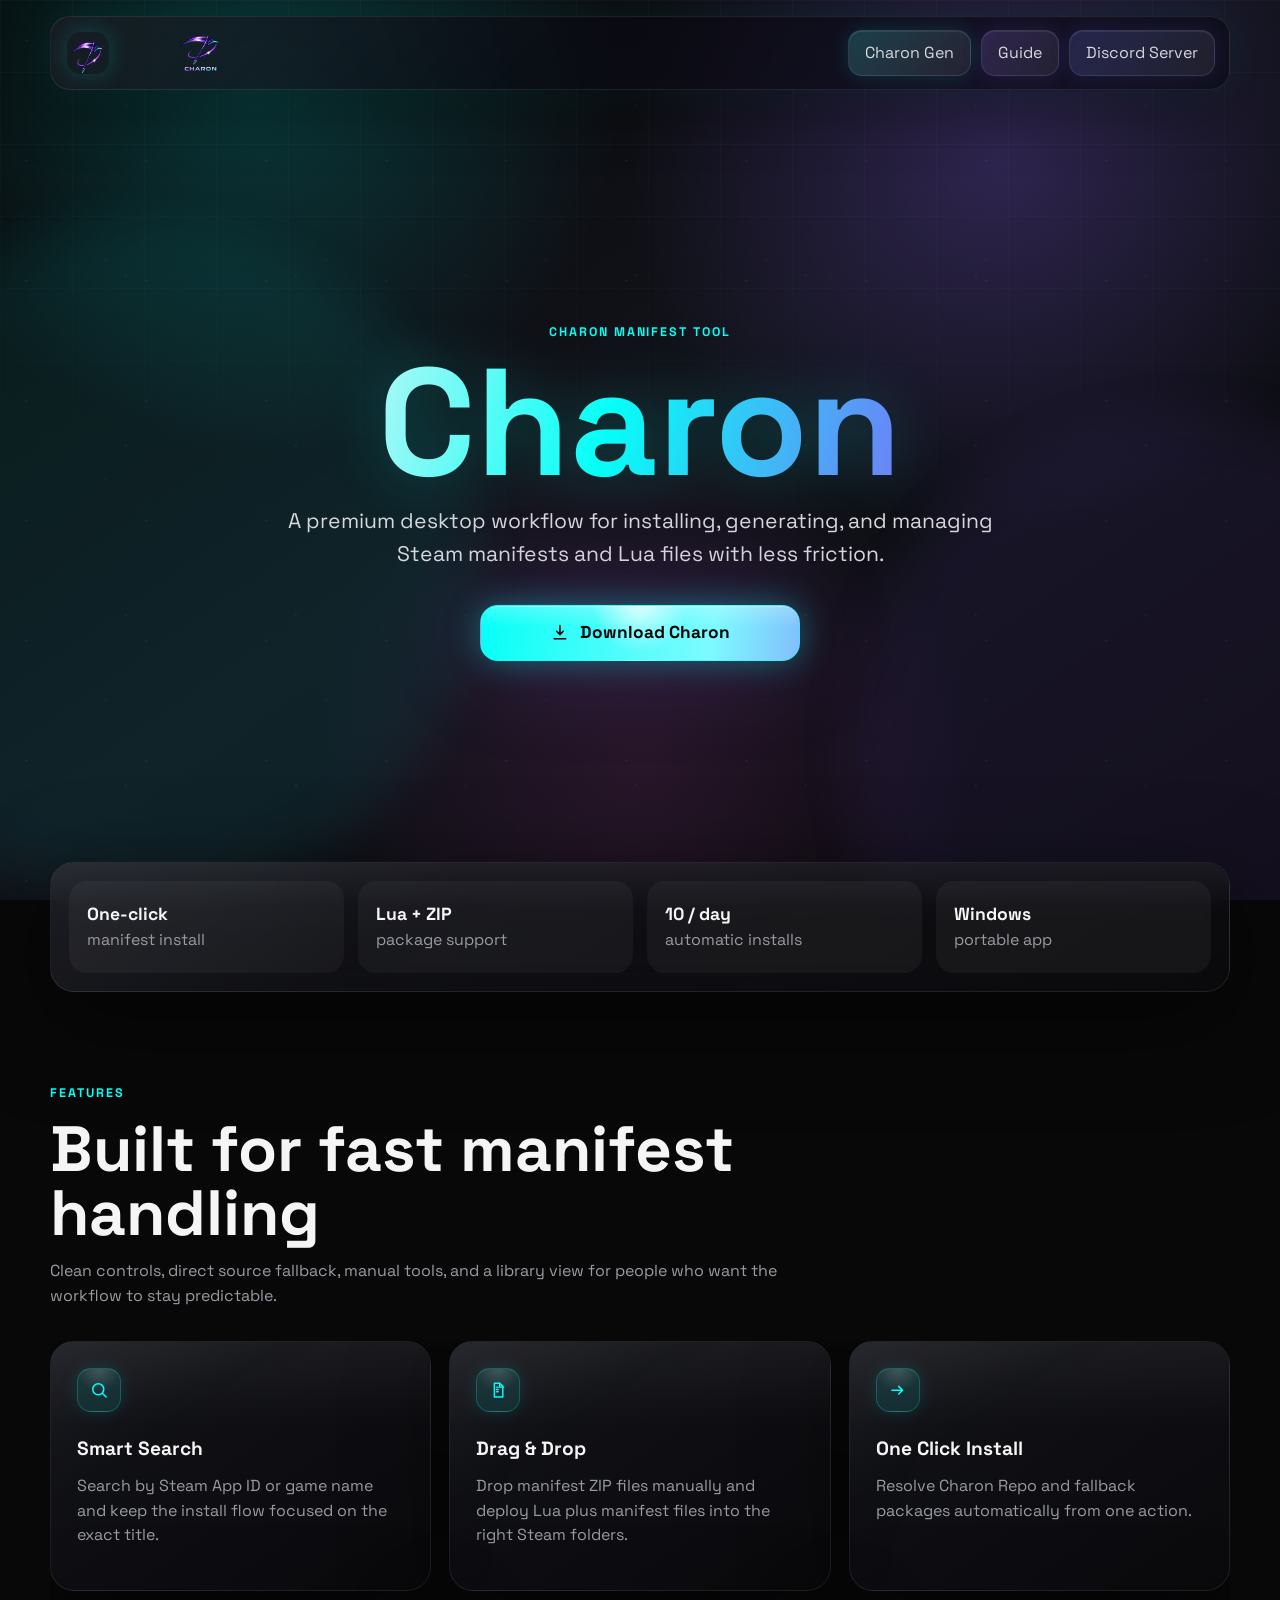
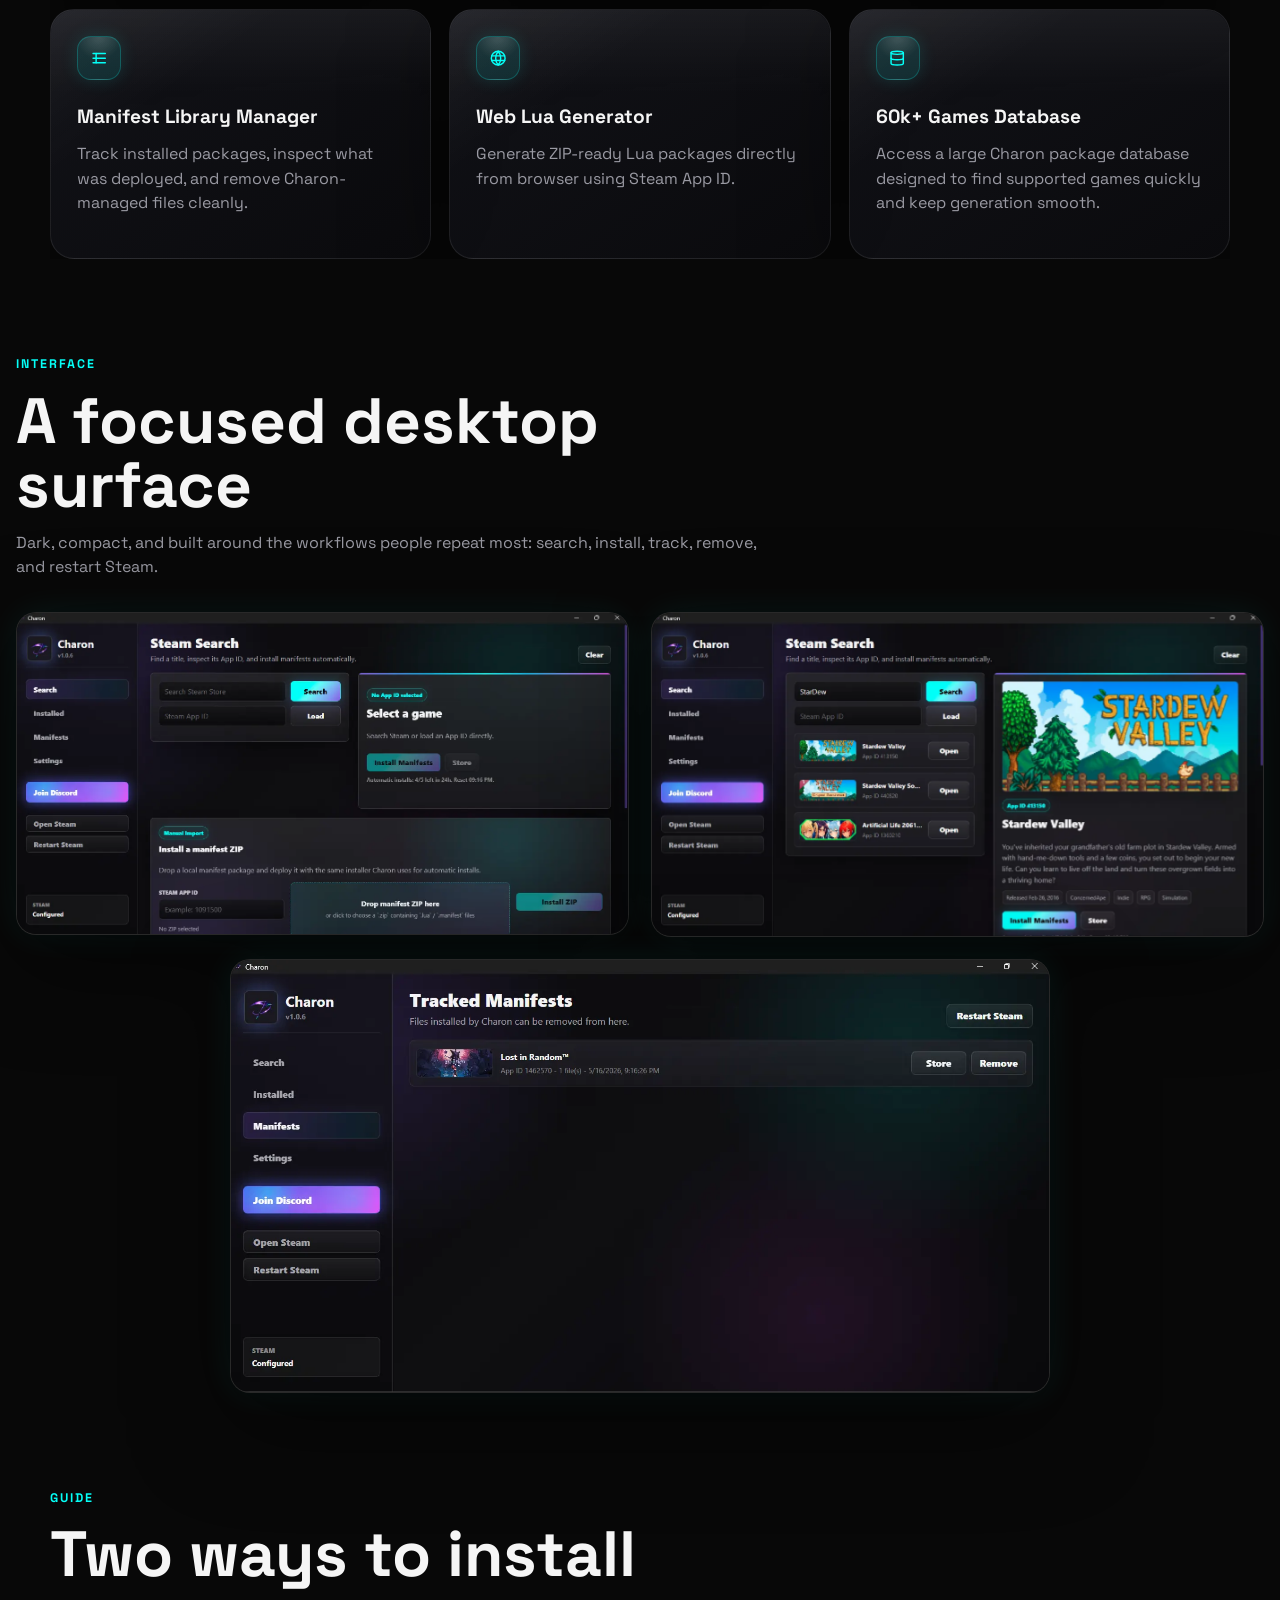
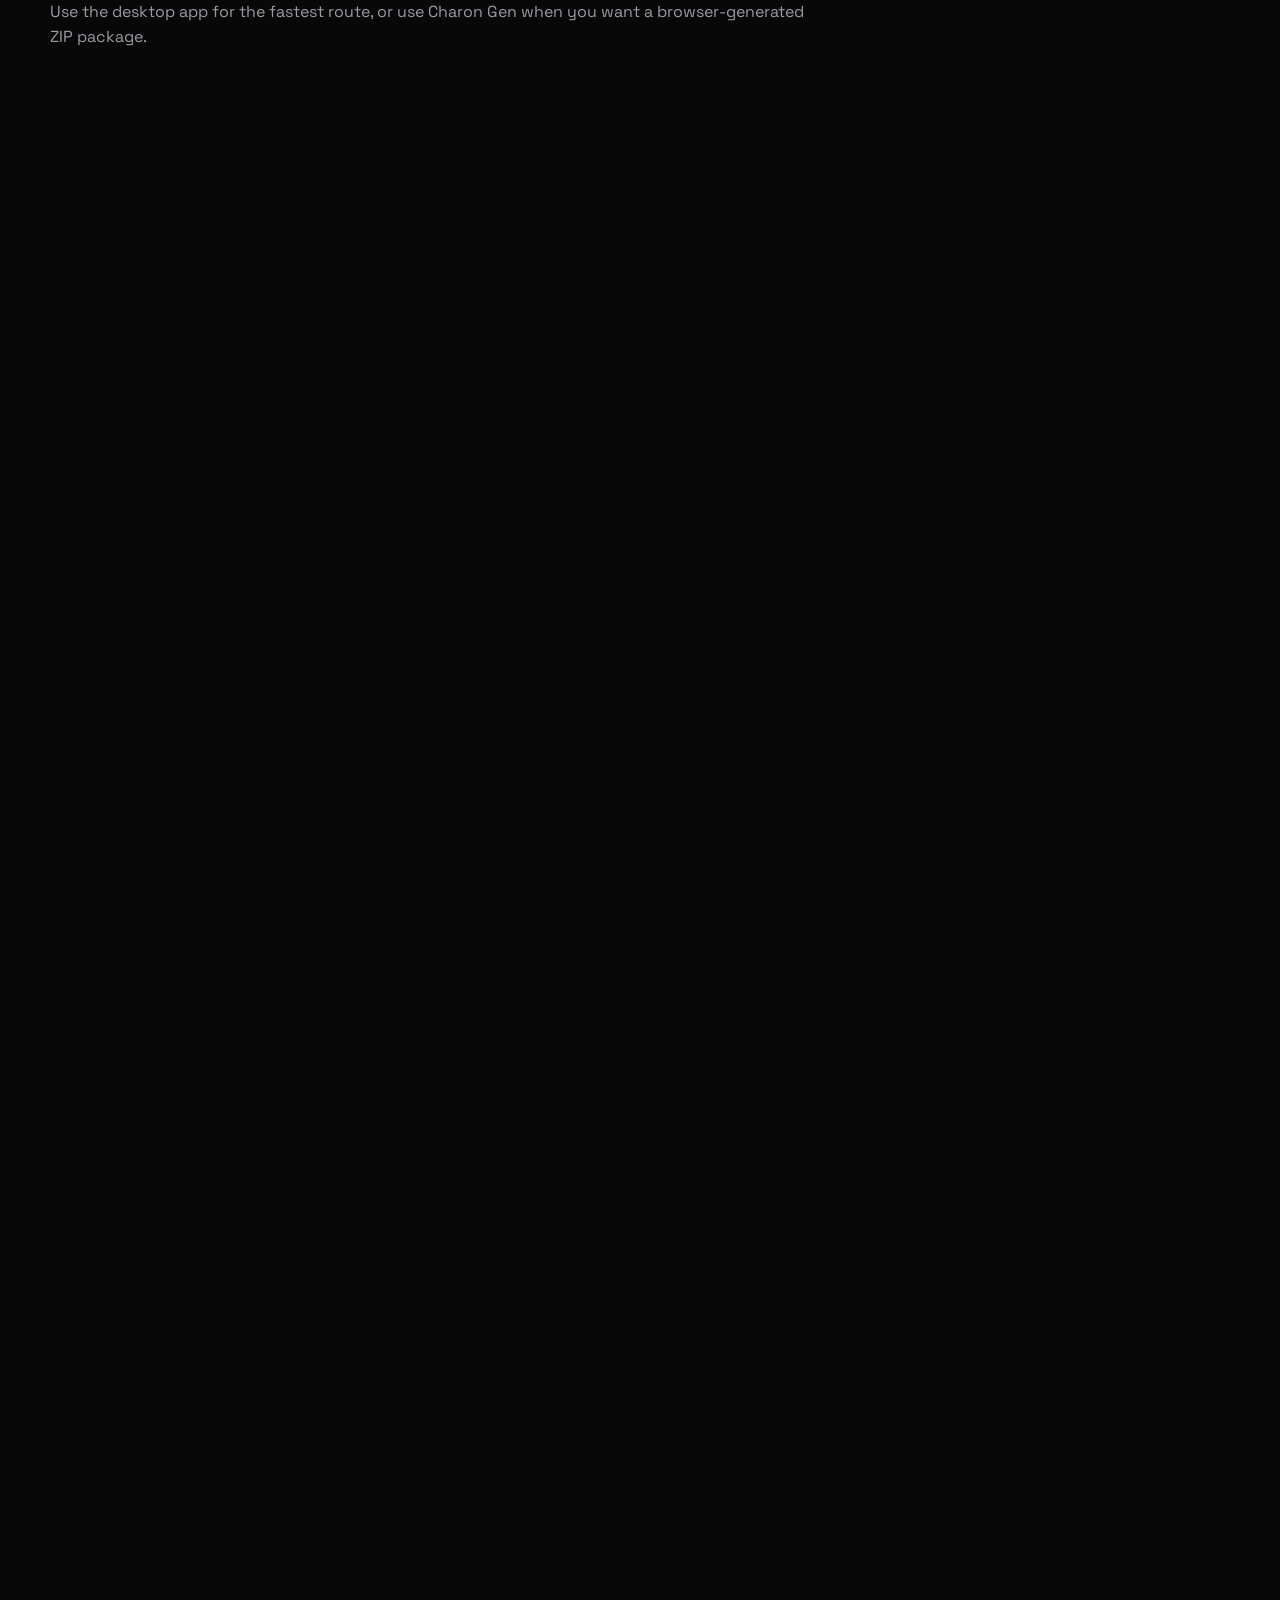
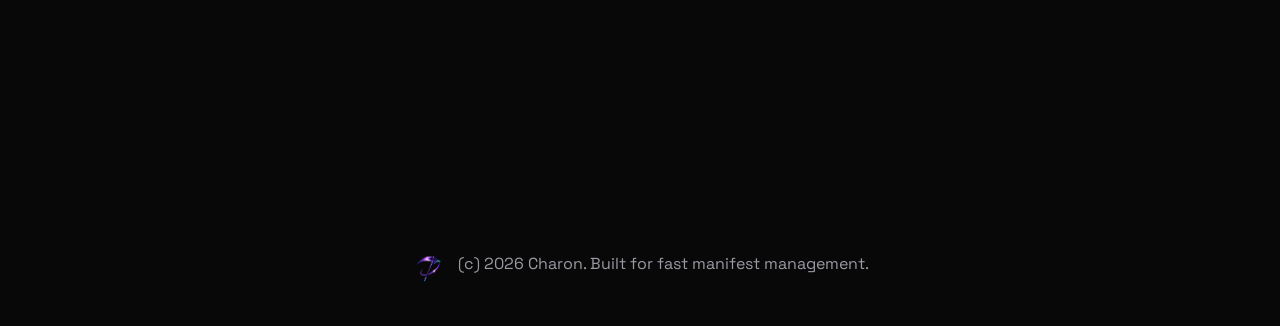
==== index.html @ f1ad20de "Polish Charon website UI interactions" ====
<!DOCTYPE html>
<html lang="en">
<head>
  <meta charset="UTF-8">
  <meta name="viewport" content="width=device-width, initial-scale=1.0">
  <meta name="theme-color" content="#080808">
  <meta name="color-scheme" content="dark">
  <title>Charon Manifest Tool - Steam Lua & Manifest Manager</title>
  <meta name="description" content="Download Charon Manifest Tool, a premium Windows app for Steam manifest and Lua management with automatic install, drag-and-drop ZIP support, manual tools, and Charon Gen.">
  <meta name="keywords" content="Charon, Charon Manifest Tool, Steam manifest tool, Steam Lua manager, Lua ZIP generator, manifest manager, Charon Gen, Steam App ID generator">
  <meta name="author" content="Charon">
  <meta name="robots" content="index, follow, max-image-preview:large">
  <meta name="googlebot" content="index, follow, max-snippet:-1, max-image-preview:large, max-video-preview:-1">
  <meta name="application-name" content="Charon Manifest Tool">
  <meta name="apple-mobile-web-app-title" content="Charon">
  <meta name="format-detection" content="telephone=no">
  <link rel="canonical" href="https://charon.co.in/">

  <meta property="og:title" content="Charon Manifest Tool - Steam Lua & Manifest Manager">
  <meta property="og:description" content="A polished Windows app for Steam manifest and Lua management with automatic install, manual ZIP support, and Charon Gen.">
  <meta property="og:type" content="website">
  <meta property="og:url" content="https://charon.co.in/">
  <meta property="og:site_name" content="Charon">
  <meta property="og:locale" content="en_US">
  <meta property="og:image" content="https://charon.co.in/images/screenshot1.png">
  <meta name="twitter:card" content="summary_large_image">
  <meta name="twitter:title" content="Charon Manifest Tool">
  <meta name="twitter:description" content="Generate, install, and manage Steam manifest packages with a premium desktop workflow.">
  <meta name="twitter:image" content="https://charon.co.in/images/screenshot1.png">

  <link rel="icon" href="favicon.ico" sizes="any">
  <link rel="icon" type="image/png" sizes="192x192" href="images/icon-192.png">
  <link rel="apple-touch-icon" href="apple-touch-icon.png">
  <link rel="manifest" href="site.webmanifest">
  <link rel="preconnect" href="https://fonts.googleapis.com">
  <link rel="preconnect" href="https://fonts.gstatic.com" crossorigin>
  <link rel="preconnect" href="https://www.dropbox.com">
  <link href="https://fonts.googleapis.com/css2?family=Space+Grotesk:wght@400;500;600;700&display=swap" rel="stylesheet">
  <link rel="stylesheet" href="style.css?v=20260529b">
</head>
<body>
  <div class="site-bg" aria-hidden="true">
    <span class="mesh mesh-a"></span>
    <span class="mesh mesh-b"></span>
    <span class="grid-glow"></span>
  </div>

  <header class="topbar" data-reveal>
    <a class="brand" href="index.html" aria-label="Charon home">
      <img src="images/charon-mark-nav.png" alt="" width="42" height="42" decoding="async">
      <img class="brand-logo" src="images/charon-logo-nav.png" alt="Charon" width="158" height="44" decoding="async">
    </a>
    <nav class="nav-links" aria-label="Primary navigation">
      <a href="charon-gen.html">Charon Gen</a>
      <a href="#guide">Guide</a>
      <a href="#discord">Discord Server</a>
    </nav>
  </header>

  <main>
    <section class="hero section-shell" id="home" data-reveal>
      <div class="hero-copy">
        <p class="eyebrow">Charon Manifest Tool</p>
        <h1>Charon</h1>
        <p class="hero-subtitle">
          A premium desktop workflow for installing, generating, and managing Steam manifests and Lua files with less friction.
        </p>
        <a class="btn btn-primary hero-download" href="https://www.dropbox.com/scl/fi/oxwr1hcsx0uu6laa6wk9m/Charon.exe?rlkey=wki4gg5u9v0lpsmtjz7ongapj&amp;st=6cywhvt1&amp;dl=1">
          <svg aria-hidden="true" viewBox="0 0 24 24"><path d="M12 3v11m0 0 4-4m-4 4-4-4M5 19h14"/></svg>
          <span>Download Charon</span>
        </a>
      </div>
    </section>

    <section class="metric-strip glass-panel" aria-label="Charon highlights" data-reveal>
      <div>
        <strong>One-click</strong>
        <span>manifest install</span>
      </div>
      <div>
        <strong>Lua + ZIP</strong>
        <span>package support</span>
      </div>
      <div>
        <strong>10 / day</strong>
        <span>automatic installs</span>
      </div>
      <div>
        <strong>Windows</strong>
        <span>portable app</span>
      </div>
    </section>

    <section class="section-shell" id="features" data-reveal>
      <div class="section-heading">
        <p class="eyebrow">Features</p>
        <h2>Built for fast manifest handling</h2>
        <p>Clean controls, direct source fallback, manual tools, and a library view for people who want the workflow to stay predictable.</p>
      </div>
      <div class="feature-grid">
        <article class="feature-card glass-panel">
          <span class="icon-chip"><svg aria-hidden="true" viewBox="0 0 24 24"><path d="m21 21-4.3-4.3M10.8 18a7.2 7.2 0 1 1 0-14.4 7.2 7.2 0 0 1 0 14.4Z"/></svg></span>
          <h3>Smart Search</h3>
          <p>Search by Steam App ID or game name and keep the install flow focused on the exact title.</p>
        </article>
        <article class="feature-card glass-panel">
          <span class="icon-chip"><svg aria-hidden="true" viewBox="0 0 24 24"><path d="M7 3h7l4 4v14H7z"/><path d="M14 3v5h5M10 8h2m-2 3h2m-2 3h2"/></svg></span>
          <h3>Drag & Drop</h3>
          <p>Drop manifest ZIP files manually and deploy Lua plus manifest files into the right Steam folders.</p>
        </article>
        <article class="feature-card glass-panel">
          <span class="icon-chip"><svg aria-hidden="true" viewBox="0 0 24 24"><path d="M5 12h14m0 0-5-5m5 5-5 5"/></svg></span>
          <h3>One Click Install</h3>
          <p>Resolve Charon Repo and fallback packages automatically from one action.</p>
        </article>
        <article class="feature-card glass-panel">
          <span class="icon-chip"><svg aria-hidden="true" viewBox="0 0 24 24"><path d="M4 6h16M4 12h16M4 18h16"/><path d="M8 6v12"/></svg></span>
          <h3>Manifest Library Manager</h3>
          <p>Track installed packages, inspect what was deployed, and remove Charon-managed files cleanly.</p>
        </article>
        <article class="feature-card glass-panel">
          <span class="icon-chip"><svg aria-hidden="true" viewBox="0 0 24 24"><path d="M12 21a9 9 0 1 0 0-18 9 9 0 0 0 0 18Z"/><path d="M3.6 9h16.8M3.6 15h16.8M12 3a14 14 0 0 1 0 18M12 3a14 14 0 0 0 0 18"/></svg></span>
          <h3>Web Lua Generator</h3>
          <p>Generate ZIP-ready Lua packages directly from browser using Steam App ID.</p>
        </article>
        <article class="feature-card glass-panel">
          <span class="icon-chip"><svg aria-hidden="true" viewBox="0 0 24 24"><path d="M4 5c0-1.1 3.6-2 8-2s8 .9 8 2-3.6 2-8 2-8-.9-8-2Z"/><path d="M4 5v14c0 1.1 3.6 2 8 2s8-.9 8-2V5"/><path d="M4 12c0 1.1 3.6 2 8 2s8-.9 8-2"/></svg></span>
          <h3>60k+ Games Database</h3>
          <p>Access a large Charon package database designed to find supported games quickly and keep generation smooth.</p>
        </article>
      </div>
    </section>

    <section class="section-shell showcase" data-reveal>
      <div class="section-heading">
        <p class="eyebrow">Interface</p>
        <h2>A focused desktop surface</h2>
        <p>Dark, compact, and built around the workflows people repeat most: search, install, track, remove, and restart Steam.</p>
      </div>
      <div class="screens">
        <picture>
          <source srcset="images/screenshot1.webp" type="image/webp">
          <img src="images/screenshot1.png" alt="Charon dashboard screenshot" width="1365" height="717" loading="lazy" decoding="async">
        </picture>
        <picture>
          <source srcset="images/screenshot2.webp" type="image/webp">
          <img src="images/screenshot2.png" alt="Charon manifest install screenshot" width="1363" height="720" loading="lazy" decoding="async">
        </picture>
        <picture>
          <source srcset="images/screenshot3.webp" type="image/webp">
          <img src="images/screenshot3.png" alt="Charon settings screenshot" width="1365" height="721" loading="lazy" decoding="async">
        </picture>
      </div>
    </section>

    <section class="section-shell" id="guide" data-reveal>
      <div class="section-heading">
        <p class="eyebrow">Guide</p>
        <h2>Two ways to install</h2>
        <p>Use the desktop app for the fastest route, or use Charon Gen when you want a browser-generated ZIP package.</p>
      </div>
      <div class="guide-grid">
        <article class="guide-card glass-panel">
          <div class="guide-title">
            <span>01</span>
            <h3>Method 1 - Automatic Install</h3>
          </div>
          <ol>
            <li>Download Charon from the download button.</li>
            <li>Open Charon and let it detect your Steam folder.</li>
            <li>Search or generate from the App ID.</li>
            <li>Install automatically and let Charon prepare the required files.</li>
            <li>Launch Steam and start from the library.</li>
          </ol>
        </article>
        <article class="guide-card glass-panel">
          <div class="guide-title">
            <span>02</span>
            <h3>Method 2 - Manual Install</h3>
          </div>
          <ol>
            <li>Open Charon Gen from the navigation.</li>
            <li>Enter the Steam App ID and wait for game details.</li>
            <li>Generate or resolve a ZIP package.</li>
            <li>Download the ZIP and keep it ready.</li>
            <li>Open Charon and drag the manifest ZIP into the manual drop area.</li>
            <li>Let Charon place the Lua and manifest files into the correct Steam folders.</li>
          </ol>
        </article>
      </div>
    </section>

    <section class="section-shell discord-section" id="discord" data-reveal>
      <div class="discord-card glass-panel">
        <div class="discord-copy">
          <p class="eyebrow">Discord</p>
          <h2>Join CHARON - A Community-Driven Discord Server</h2>
          <p class="lead">More than just a server - a place to play, connect, build, and grow.</p>
          <p>We are building a community for people who love gaming, meaningful conversations, and innovative projects - all in one place.</p>
        </div>
        <div class="discord-grid">
          <article>
            <h3>Gaming Community</h3>
            <p>Connect with players, discover new games, and join others for game nights and discussions.</p>
          </article>
          <article>
            <h3>Active Social Hub</h3>
            <p>Friendly conversations, topic-based channels, and a welcoming environment.</p>
          </article>
          <article>
            <h3>Project Showcases & Updates</h3>
            <p>Community projects and development updates.</p>
          </article>
          <article>
            <h3>Helpful & Supportive Members</h3>
            <p>Collaboration and shared interests.</p>
          </article>
        </div>
        <div class="featured-project">
          <h3>Featured Project: Charon</h3>
          <p>One of our community's flagship projects - designed to simplify Steam game management by letting you install and manage manifests and Lua files in one click, with drag-and-drop and manual installation support for a faster, smoother experience.</p>
          <p>Built to make game manifest handling faster, cleaner, and more accessible while keeping installation simple for both new and advanced users.</p>
        </div>
        <div class="resource-row">
          <span>Tutorials & Guides</span>
          <span>Bypass / Online Fix support for selected games</span>
          <span>Dedicated help channels</span>
          <span>Regular announcements & future updates</span>
        </div>
        <p class="discord-ending">Support the community by staying active, inviting friends, and sharing the server.</p>
        <p class="discord-closing">Whether you want to game, chat, showcase projects, or simply hang out - there's a place for you here.</p>
        <a class="btn btn-discord" href="https://discord.gg/Qq2yACbXyf" target="_blank" rel="noopener">
          <svg aria-hidden="true" viewBox="0 0 24 24"><path d="M8 15s1.5 1 4 1 4-1 4-1"/><path d="M9 10h.01M15 10h.01"/><path d="M7.5 18c-1.5-.5-2.5-1.5-2.5-1.5S4 12 5.5 7.5C7.3 6.2 9 5.8 9 5.8l.7 1.2A12 12 0 0 1 12 6.8a12 12 0 0 1 2.3.2l.7-1.2s1.7.4 3.5 1.7C20 12 19 16.5 19 16.5S18 17.5 16.5 18"/></svg>
          <span>Join Discord</span>
        </a>
      </div>
    </section>
  </main>

  <footer class="footer">
    <img src="images/charon-mark-nav.png" alt="" width="34" height="34" loading="lazy" decoding="async">
    <span>(c) 2026 Charon. Built for fast manifest management.</span>
  </footer>

  <script type="application/ld+json">
    {
      "@context": "https://schema.org",
      "@type": "SoftwareApplication",
      "name": "Charon Manifest Tool",
      "alternateName": "Charon",
      "url": "https://charon.co.in/",
      "downloadUrl": "https://www.dropbox.com/scl/fi/oxwr1hcsx0uu6laa6wk9m/Charon.exe?rlkey=wki4gg5u9v0lpsmtjz7ongapj&st=6cywhvt1&dl=1",
      "applicationCategory": "UtilitiesApplication",
      "operatingSystem": "Windows",
      "description": "Premium Windows app for Steam manifest and Lua management with automatic install, manual ZIP support, and Charon Gen.",
      "publisher": {
        "@type": "Organization",
        "name": "Charon",
        "url": "https://charon.co.in/"
      }
    }
  </script>
  <script type="application/ld+json">
    {
      "@context": "https://schema.org",
      "@type": "WebSite",
      "name": "Charon",
      "url": "https://charon.co.in/",
      "description": "Official website for Charon Manifest Tool and Charon Gen."
    }
  </script>
  <script src="site.js?v=20260529b" defer></script>
</body>
</html>
---- style.css ----
:root {
  color-scheme: dark;
  --bg: #080808;
  --bg-2: #111217;
  --panel: rgba(18, 18, 22, 0.72);
  --panel-strong: rgba(14, 15, 20, 0.9);
  --border: rgba(255, 255, 255, 0.1);
  --border-strong: rgba(5, 255, 247, 0.28);
  --text: #f5f5f5;
  --muted: #9a9aa3;
  --soft: #d7d7dc;
  --cyan: #05fff7;
  --blue: #29a7ff;
  --purple: #8b5cf6;
  --magenta: #ff4fd8;
  --discord: #5865f2;
  --shadow: 0 28px 95px rgba(0, 0, 0, 0.52);
  --shadow-soft: 0 16px 42px rgba(0, 0, 0, 0.3);
  --glow-sm: 0 0 18px rgba(5, 255, 247, 0.12);
  --glow: 0 0 34px rgba(5, 255, 247, 0.2), 0 0 78px rgba(139, 92, 246, 0.18);
  --glow-strong: 0 0 34px rgba(5, 255, 247, 0.34), 0 0 98px rgba(139, 92, 246, 0.28);
  --radius: 24px;
  --radius-sm: 16px;
  --max: 1180px;
}

* {
  box-sizing: border-box;
}

html {
  scroll-behavior: smooth;
  scroll-padding-top: 120px;
}

body {
  min-height: 100vh;
  margin: 0;
  font-family: "Space Grotesk", system-ui, -apple-system, BlinkMacSystemFont, "Segoe UI", sans-serif;
  background: var(--bg);
  color: var(--text);
  line-height: 1.55;
  overflow-x: hidden;
  overscroll-behavior-y: none;
  text-rendering: optimizeLegibility;
  -webkit-font-smoothing: antialiased;
}

body::selection {
  background: rgba(5, 255, 247, 0.28);
}

a {
  color: inherit;
}

a,
button,
input {
  -webkit-tap-highlight-color: transparent;
}

img {
  display: block;
  max-width: 100%;
}

.site-bg {
  position: fixed;
  inset: 0;
  z-index: -2;
  overflow: hidden;
  overflow: clip;
  contain: layout paint size;
  pointer-events: none;
  transform: translate3d(0, 0, 0);
  background:
    radial-gradient(circle at 20% 10%, rgba(5, 255, 247, 0.18), transparent 28%),
    radial-gradient(circle at 78% 18%, rgba(139, 92, 246, 0.24), transparent 30%),
    radial-gradient(circle at 50% 85%, rgba(255, 79, 216, 0.11), transparent 34%),
    linear-gradient(145deg, #070708 0%, #11131a 48%, #08080b 100%);
}

.site-bg::before {
  content: "";
  position: absolute;
  inset: 0;
  opacity: 0.28;
  background:
    radial-gradient(circle at 22% 34%, rgba(255, 255, 255, 0.18) 0 1px, transparent 1.5px),
    radial-gradient(circle at 74% 62%, rgba(5, 255, 247, 0.2) 0 1px, transparent 1.5px),
    radial-gradient(circle at 48% 18%, rgba(139, 92, 246, 0.22) 0 1px, transparent 1.5px);
  background-size: 120px 120px, 170px 170px, 220px 220px;
  animation: particle-drift 18s linear infinite;
}

.mesh {
  position: absolute;
  width: 42rem;
  aspect-ratio: 1;
  border-radius: 50%;
  filter: blur(28px);
  opacity: 0.22;
  animation: drift 20s ease-in-out infinite;
  will-change: transform;
}

.mesh-a {
  left: -12rem;
  top: 14rem;
  background: rgba(5, 255, 247, 0.32);
}

.mesh-b {
  right: -15rem;
  top: 26rem;
  background: rgba(139, 92, 246, 0.4);
  animation-delay: -8s;
}

.grid-glow {
  position: absolute;
  inset: 0;
  background-image:
    linear-gradient(rgba(255, 255, 255, 0.035) 1px, transparent 1px),
    linear-gradient(90deg, rgba(255, 255, 255, 0.035) 1px, transparent 1px);
  background-size: 72px 72px;
  mask-image: linear-gradient(to bottom, rgba(0, 0, 0, 0.7), transparent 74%);
}

.topbar {
  position: sticky;
  top: 16px;
  z-index: 20;
  width: min(var(--max), calc(100% - 32px));
  min-height: 74px;
  margin: 16px auto 0;
  padding: 12px 14px 12px 16px;
  display: flex;
  align-items: center;
  justify-content: space-between;
  gap: 20px;
  border: 1px solid rgba(255, 255, 255, 0.085);
  border-radius: 20px;
  background:
    linear-gradient(135deg, rgba(255, 255, 255, 0.055), transparent 42%),
    rgba(10, 10, 20, 0.62);
  box-shadow: 0 18px 60px rgba(0, 0, 0, 0.36), 0 0 42px rgba(5, 255, 247, 0.08);
  backdrop-filter: blur(16px);
  -webkit-backdrop-filter: blur(16px);
  backface-visibility: hidden;
  transform: translate3d(0, 0, 0);
}

.brand {
  display: inline-flex;
  align-items: center;
  gap: 12px;
  text-decoration: none;
}

.brand > img:first-child {
  width: 42px;
  height: 42px;
  border-radius: 14px;
  box-shadow: 0 0 22px rgba(5, 255, 247, 0.2);
}

.brand-logo {
  width: 158px;
  height: auto;
  max-height: 44px;
  object-fit: contain;
}

.nav-links {
  display: flex;
  align-items: center;
  justify-content: flex-end;
  gap: 10px;
  flex-wrap: wrap;
}

.nav-links a {
  position: relative;
  isolation: isolate;
  overflow: hidden;
  padding: 10px 16px;
  color: var(--soft);
  text-decoration: none;
  border-radius: 14px;
  border: 1px solid rgba(255, 255, 255, 0.1);
  background:
    linear-gradient(135deg, color-mix(in srgb, var(--nav-accent, var(--cyan)) 18%, transparent), rgba(255, 255, 255, 0.035)),
    rgba(255, 255, 255, 0.035);
  box-shadow: inset 0 1px 0 rgba(255, 255, 255, 0.08), 0 0 20px color-mix(in srgb, var(--nav-accent, var(--cyan)) 14%, transparent);
  transition: color 180ms ease, border-color 180ms ease, background 180ms ease, transform 220ms cubic-bezier(0.2, 0.8, 0.2, 1), box-shadow 180ms ease;
}

.nav-links a::after {
  content: "";
  position: absolute;
  left: 16px;
  right: 16px;
  bottom: 5px;
  height: 2px;
  border-radius: 999px;
  opacity: 0;
  background: linear-gradient(90deg, transparent, var(--nav-accent, var(--cyan)), transparent);
  box-shadow: 0 0 16px color-mix(in srgb, var(--nav-accent, var(--cyan)) 44%, transparent);
  transform: scaleX(0.28);
  transition: opacity 180ms ease, transform 220ms ease;
}

.nav-links a:nth-child(1) {
  --nav-accent: var(--cyan);
}

.nav-links a:nth-child(2) {
  --nav-accent: var(--purple);
}

.nav-links a:nth-child(3) {
  --nav-accent: var(--discord);
}

.nav-links a::before {
  content: "";
  position: absolute;
  inset: 0;
  z-index: -1;
  opacity: 0;
  background: radial-gradient(circle at 50% 0%, color-mix(in srgb, var(--nav-accent) 36%, transparent), transparent 62%);
  transition: opacity 180ms ease;
}

.nav-links a:hover,
.nav-links a:focus-visible,
.nav-links a[aria-current="page"] {
  color: var(--text);
  border-color: color-mix(in srgb, var(--nav-accent, var(--cyan)) 42%, transparent);
  background:
    linear-gradient(135deg, color-mix(in srgb, var(--nav-accent, var(--cyan)) 25%, transparent), rgba(255, 255, 255, 0.06)),
    rgba(255, 255, 255, 0.05);
  box-shadow: inset 0 1px 0 rgba(255, 255, 255, 0.12), 0 0 28px color-mix(in srgb, var(--nav-accent, var(--cyan)) 24%, transparent);
  outline: none;
}

.nav-links a:hover::before,
.nav-links a:focus-visible::before,
.nav-links a[aria-current="page"]::before {
  opacity: 1;
}

.nav-links a:hover::after,
.nav-links a:focus-visible::after,
.nav-links a[aria-current="page"]::after {
  opacity: 1;
  transform: scaleX(1);
}

.section-shell {
  width: min(var(--max), calc(100% - 32px));
  margin: 0 auto;
  scroll-margin-top: 120px;
}

.glass-panel {
  position: relative;
  border: 1px solid rgba(255, 255, 255, 0.085);
  border-radius: var(--radius);
  background:
    linear-gradient(145deg, rgba(255, 255, 255, 0.052), transparent 32%),
    linear-gradient(145deg, rgba(20, 21, 28, 0.78), rgba(12, 12, 16, 0.68));
  box-shadow: var(--shadow);
  backdrop-filter: blur(18px);
  -webkit-backdrop-filter: blur(18px);
  backface-visibility: hidden;
}

.glass-panel::before {
  content: "";
  position: absolute;
  inset: 0;
  pointer-events: none;
  border-radius: inherit;
  background: linear-gradient(180deg, rgba(255, 255, 255, 0.08), transparent 34%);
  opacity: 0.65;
}

.hero {
  min-height: calc(100vh - 128px);
  display: grid;
  place-items: center;
  padding: 7rem 0 5rem;
  text-align: center;
}

.hero-copy {
  max-width: 900px;
}

.eyebrow {
  margin: 0 0 14px;
  color: var(--cyan);
  font-size: 0.78rem;
  font-weight: 700;
  letter-spacing: 0.16em;
  text-transform: uppercase;
}

h1,
h2,
h3,
p {
  margin-top: 0;
}

.hero h1 {
  margin-bottom: 18px;
  font-size: clamp(4.4rem, 13vw, 9.5rem);
  line-height: 0.86;
  letter-spacing: 0;
  background: linear-gradient(105deg, #f5f5f5 0%, var(--cyan) 26%, var(--purple) 55%, var(--magenta) 76%, #fff 100%);
  background-size: 180% 100%;
  -webkit-background-clip: text;
  background-clip: text;
  color: transparent;
  filter: drop-shadow(0 0 28px rgba(5, 255, 247, 0.22));
  animation: title-shimmer 8s ease-in-out infinite;
}

.hero-subtitle {
  max-width: 740px;
  margin: 0 auto 34px;
  color: var(--soft);
  font-size: clamp(1.05rem, 2vw, 1.32rem);
}

.btn {
  min-height: 56px;
  display: inline-flex;
  align-items: center;
  justify-content: center;
  gap: 10px;
  padding: 0 32px;
  color: var(--text);
  font: inherit;
  font-weight: 700;
  text-decoration: none;
  border: 1px solid rgba(255, 255, 255, 0.11);
  border-radius: 18px;
  cursor: pointer;
  position: relative;
  overflow: hidden;
  transition: transform 220ms cubic-bezier(0.2, 0.8, 0.2, 1), box-shadow 220ms ease, filter 220ms ease, border-color 220ms ease;
  backface-visibility: hidden;
}

.btn svg,
.btn span,
.icon-chip svg {
  position: relative;
  z-index: 1;
}

.btn svg,
.icon-chip svg {
  width: 1.15em;
  height: 1.15em;
  fill: none;
  stroke: currentColor;
  stroke-width: 1.9;
  stroke-linecap: round;
  stroke-linejoin: round;
}

.btn::before {
  content: "";
  position: absolute;
  inset: 0;
  transform: translateX(-120%);
  background: linear-gradient(90deg, transparent, rgba(255, 255, 255, 0.32), transparent);
  transition: transform 680ms ease;
}

.btn::after {
  content: "";
  position: absolute;
  inset: 1px;
  pointer-events: none;
  border-radius: calc(18px - 1px);
  background: linear-gradient(180deg, rgba(255, 255, 255, 0.28), transparent 38%);
  opacity: 0.75;
}

.btn:hover,
.btn:focus-visible {
  transform: translateY(-2px) scale(1.03);
  outline: none;
}

.btn:active {
  transform: translateY(0) scale(0.985);
  filter: brightness(0.92);
}

.btn:hover::before,
.btn:focus-visible::before {
  transform: translateX(120%);
}

.btn-primary {
  color: #050505;
  border-color: rgba(5, 255, 247, 0.42);
  background:
    radial-gradient(circle at 50% 0%, rgba(255, 255, 255, 0.72), transparent 28%),
    linear-gradient(100deg, var(--cyan), #7cfbff, var(--purple), var(--magenta));
  background-size: 100% 100%, 220% 100%;
  box-shadow: var(--glow-strong), inset 0 1px 0 rgba(255, 255, 255, 0.45);
  animation: gradient-shift 9s ease-in-out infinite;
}

.btn-primary:hover,
.btn-primary:focus-visible {
  box-shadow: 0 0 42px rgba(5, 255, 247, 0.42), 0 0 118px rgba(139, 92, 246, 0.34);
}

.btn-secondary {
  color: var(--text);
  border-color: rgba(5, 255, 247, 0.2);
  background:
    linear-gradient(180deg, rgba(255, 255, 255, 0.08), rgba(255, 255, 255, 0.025)),
    rgba(5, 255, 247, 0.035);
  box-shadow: var(--shadow-soft), var(--glow-sm), inset 0 1px 0 rgba(255, 255, 255, 0.1);
}

.btn-secondary:hover,
.btn-secondary:focus-visible {
  border-color: rgba(5, 255, 247, 0.42);
  box-shadow: var(--shadow-soft), 0 0 34px rgba(5, 255, 247, 0.18);
}

.btn-ghost {
  min-height: 48px;
  color: var(--soft);
  border-color: transparent;
  background: transparent;
  box-shadow: none;
}

.hero-download {
  min-width: min(320px, 100%);
  font-size: 1.08rem;
}

.btn-discord {
  border-color: rgba(88, 101, 242, 0.42);
  background: linear-gradient(90deg, var(--discord), #a855f7);
  box-shadow: 0 0 28px rgba(88, 101, 242, 0.3), 0 0 66px rgba(168, 85, 247, 0.2);
}

.metric-strip {
  width: min(var(--max), calc(100% - 32px));
  margin: 0 auto 92px;
  padding: 18px;
  display: grid;
  grid-template-columns: repeat(4, 1fr);
  gap: 14px;
}

.metric-strip div {
  min-height: 92px;
  padding: 18px;
  display: grid;
  align-content: center;
  border-radius: 18px;
  background: rgba(255, 255, 255, 0.045);
}

.metric-strip strong {
  font-size: 1.1rem;
}

.metric-strip span {
  color: var(--muted);
}

.section-heading {
  max-width: 760px;
  margin-bottom: 32px;
}

.section-heading h2,
.discord-copy h2 {
  margin-bottom: 14px;
  font-size: clamp(2.2rem, 5vw, 4rem);
  line-height: 1;
  letter-spacing: 0;
}

.section-heading p:not(.eyebrow),
.discord-copy p,
.featured-project p,
.discord-ending,
.discord-closing {
  color: var(--muted);
}

.feature-grid {
  display: grid;
  grid-template-columns: repeat(3, 1fr);
  gap: 18px;
  margin-bottom: 96px;
}

.feature-card {
  position: relative;
  overflow: hidden;
  min-height: 232px;
  padding: 26px;
  transition: transform 220ms cubic-bezier(0.2, 0.8, 0.2, 1), border-color 220ms ease, box-shadow 220ms ease;
  backface-visibility: hidden;
}

.feature-card::after {
  content: "";
  position: absolute;
  inset: auto 16px 0;
  height: 2px;
  opacity: 0;
  border-radius: 999px;
  background: linear-gradient(90deg, transparent, var(--cyan), var(--purple), transparent);
  box-shadow: var(--glow-sm);
  transition: opacity 220ms ease;
}

.feature-card:hover {
  transform: perspective(900px) translateY(-6px) rotateX(1deg);
  border-color: var(--border-strong);
  box-shadow: var(--shadow), var(--glow);
}

.feature-card:hover::after {
  opacity: 1;
}

.icon-chip {
  width: 44px;
  height: 44px;
  margin-bottom: 22px;
  display: grid;
  place-items: center;
  border-radius: 14px;
  color: var(--cyan);
  background:
    radial-gradient(circle at 50% 0%, rgba(255, 255, 255, 0.16), transparent 48%),
    rgba(5, 255, 247, 0.1);
  border: 1px solid rgba(5, 255, 247, 0.22);
  box-shadow: var(--glow-sm);
}

.feature-card h3,
.guide-card h3,
.discord-grid h3,
.featured-project h3 {
  margin-bottom: 10px;
  font-size: 1.2rem;
}

.feature-card p,
.guide-card li,
.discord-grid p {
  color: var(--muted);
}

.showcase {
  width: min(1420px, calc(100% - 32px));
  margin-bottom: 96px;
}

.screens {
  display: grid;
  grid-template-columns: repeat(2, minmax(0, 1fr));
  gap: 22px;
  align-items: start;
}

.screens picture,
.screens img {
  width: 100%;
  height: auto;
}

.screens picture {
  display: block;
}

.screens img {
  object-fit: contain;
  border-radius: 20px;
  border: 1px solid var(--border);
  background: rgba(255, 255, 255, 0.04);
  box-shadow: var(--shadow), 0 0 36px rgba(5, 255, 247, 0.08);
  backface-visibility: hidden;
}

.screens picture:nth-child(3) {
  grid-column: 1 / -1;
  justify-self: center;
  width: min(820px, 100%);
}

.guide-grid {
  display: grid;
  grid-template-columns: repeat(2, 1fr);
  gap: 18px;
  margin-bottom: 96px;
}

.guide-card {
  padding: 28px;
}

.guide-title {
  display: flex;
  gap: 16px;
  align-items: center;
  margin-bottom: 18px;
}

.guide-title span {
  width: 48px;
  height: 48px;
  display: grid;
  place-items: center;
  border-radius: 16px;
  color: #050505;
  font-weight: 700;
  background: linear-gradient(90deg, var(--cyan), var(--purple));
}

.guide-card ol {
  margin: 0;
  padding-left: 22px;
}

.guide-card li + li {
  margin-top: 10px;
}

.discord-section {
  margin-bottom: 72px;
}

.discord-card {
  padding: clamp(26px, 5vw, 54px);
  overflow: hidden;
  position: relative;
}

.discord-card::after {
  content: "";
  position: absolute;
  inset: auto -12% -30% 45%;
  height: 360px;
  background: radial-gradient(circle, rgba(88, 101, 242, 0.26), transparent 68%);
  pointer-events: none;
}

.discord-copy,
.discord-grid,
.featured-project,
.resource-row,
.discord-ending,
.discord-closing,
.discord-card .btn {
  position: relative;
  z-index: 1;
}

.lead {
  font-size: 1.16rem;
  color: var(--soft) !important;
}

.discord-grid {
  display: grid;
  grid-template-columns: repeat(2, 1fr);
  gap: 14px;
  margin: 28px 0;
}

.discord-grid article,
.featured-project {
  padding: 20px;
  border: 1px solid rgba(88, 101, 242, 0.2);
  border-radius: 18px;
  background: rgba(88, 101, 242, 0.07);
}

.resource-row {
  display: flex;
  gap: 10px;
  flex-wrap: wrap;
  margin: 20px 0;
}

.resource-row span {
  padding: 10px 12px;
  border: 1px solid rgba(5, 255, 247, 0.18);
  border-radius: 999px;
  color: var(--soft);
  background: rgba(5, 255, 247, 0.06);
}

.footer {
  width: min(var(--max), calc(100% - 32px));
  margin: 0 auto;
  padding: 34px 0 44px;
  display: flex;
  align-items: center;
  justify-content: center;
  gap: 12px;
  color: var(--muted);
}

.footer img {
  border-radius: 12px;
}

[data-reveal] {
  opacity: 1;
  transform: translateY(0);
}

[data-reveal].is-visible {
  animation: reveal-in 620ms ease both;
}

@keyframes reveal-in {
  from {
    opacity: 0;
    transform: translateY(18px);
  }

  to {
    opacity: 1;
    transform: translateY(0);
  }
}

@keyframes drift {
  0%, 100% {
    transform: translate3d(0, 0, 0) scale(1);
  }
  50% {
    transform: translate3d(30px, -24px, 0) scale(1.06);
  }
}

@keyframes particle-drift {
  from {
    transform: translate3d(0, 0, 0);
  }

  to {
    transform: translate3d(-120px, 80px, 0);
  }
}

@keyframes gradient-shift {
  0%, 100% {
    background-position: 0 0, 0% 50%;
  }

  50% {
    background-position: 0 0, 100% 50%;
  }
}

@keyframes title-shimmer {
  0%, 100% {
    background-position: 0% 50%;
  }

  50% {
    background-position: 100% 50%;
  }
}

@media (max-width: 980px) {
  .topbar {
    align-items: flex-start;
    flex-direction: column;
  }

  .nav-links {
    width: 100%;
    justify-content: flex-start;
  }

  .metric-strip,
  .feature-grid,
  .guide-grid,
  .discord-grid {
    grid-template-columns: repeat(2, 1fr);
  }
}

@media (max-width: 720px) {
  .mesh {
    width: 28rem;
  }

  .mesh-a {
    left: -15rem;
  }

  .mesh-b {
    right: -16rem;
  }

  .topbar,
  .section-shell,
  .metric-strip,
  .footer {
    width: min(100% - 24px, var(--max));
  }

  .brand-logo {
    width: 128px;
  }

  .nav-links {
    gap: 4px;
  }

  .nav-links a {
    padding: 9px 10px;
    font-size: 0.92rem;
  }

  .hero {
    min-height: auto;
    padding: 5.5rem 0 4.5rem;
  }

  .metric-strip,
  .feature-grid,
  .guide-grid,
  .discord-grid,
  .screens {
    grid-template-columns: 1fr;
  }

  .screens picture:nth-child(3) {
    grid-column: auto;
    width: 100%;
  }

  .metric-strip {
    margin-bottom: 64px;
  }

  .feature-grid,
  .showcase,
  .guide-grid {
    margin-bottom: 72px;
  }
}

@media (pointer: fine) {
  .nav-links a:hover {
    transform: translateY(-1px);
  }
}

@supports (content-visibility: auto) {
  .feature-grid,
  .guide-grid,
  .discord-section {
    content-visibility: auto;
    contain-intrinsic-size: auto 720px;
  }
}

@media (prefers-reduced-motion: reduce) {
  *,
  *::before,
  *::after {
    scroll-behavior: auto !important;
    animation: none !important;
    transition-duration: 0.01ms !important;
  }
}
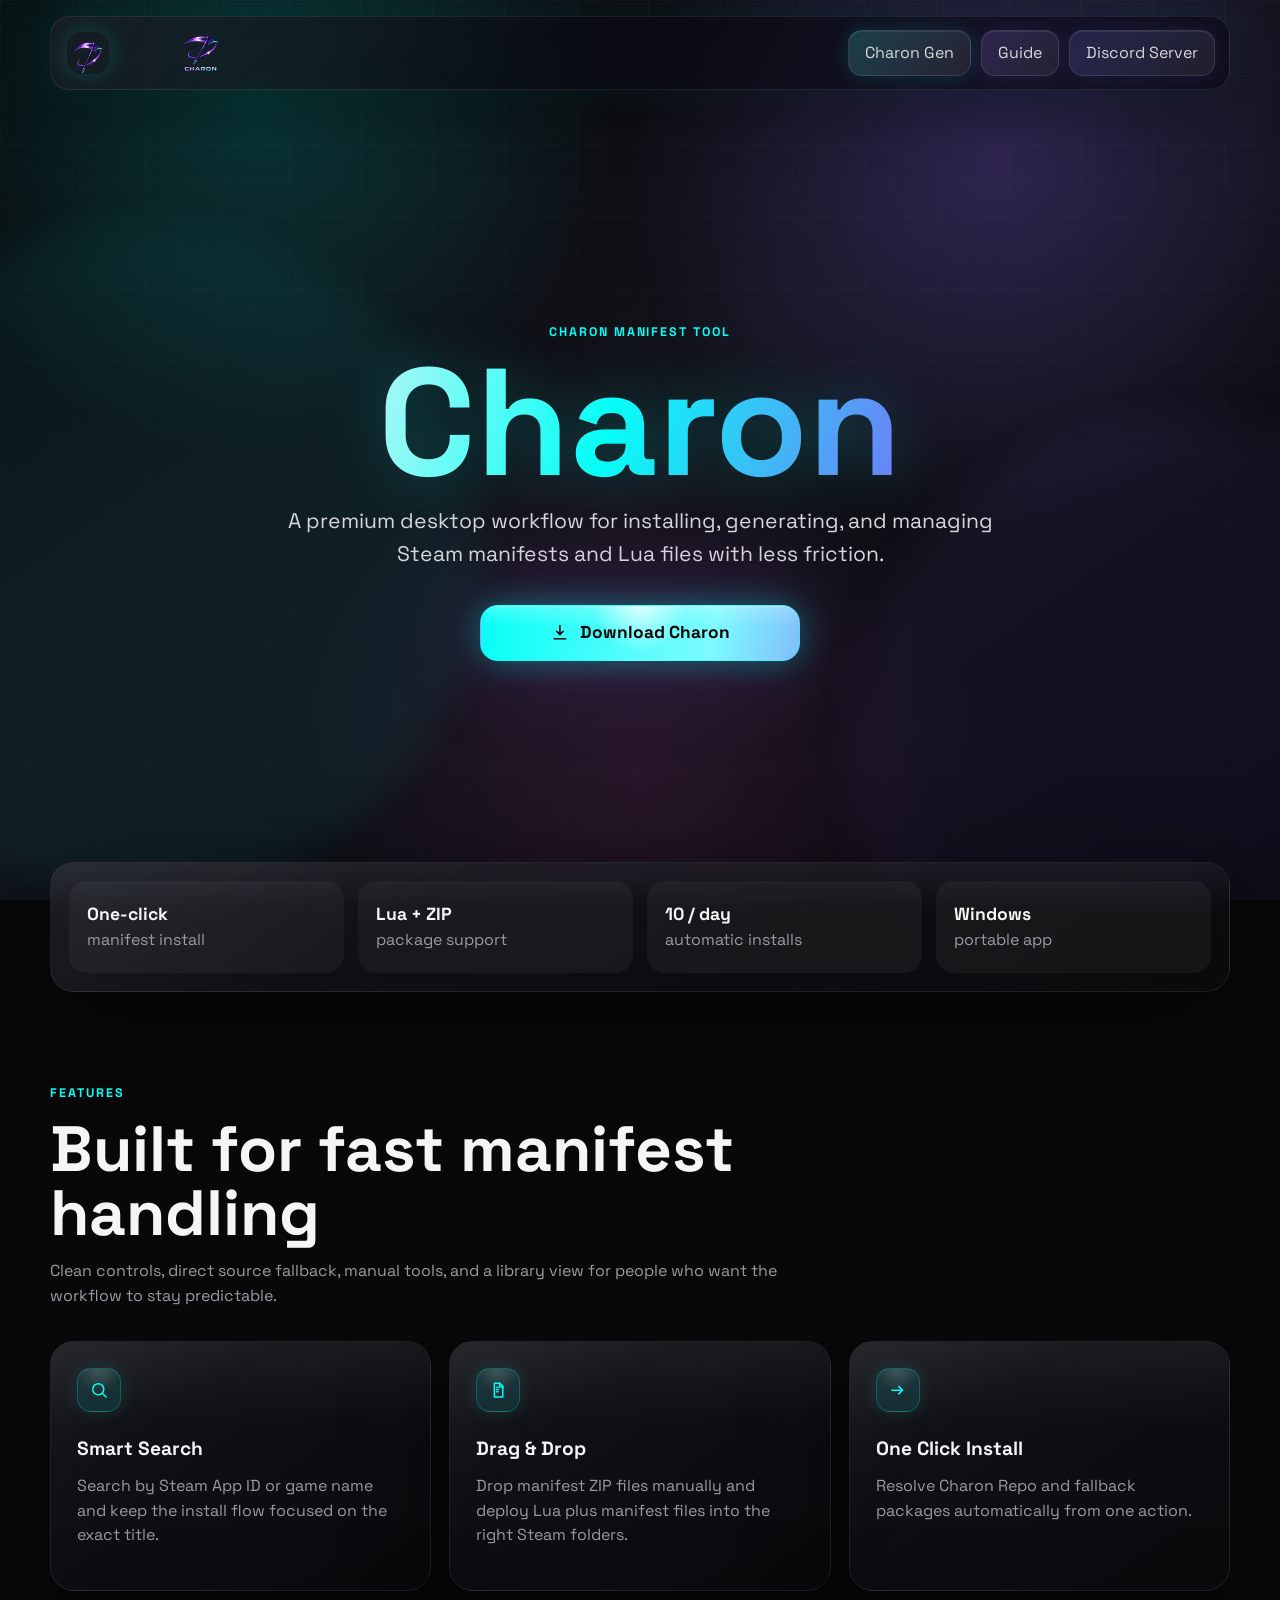
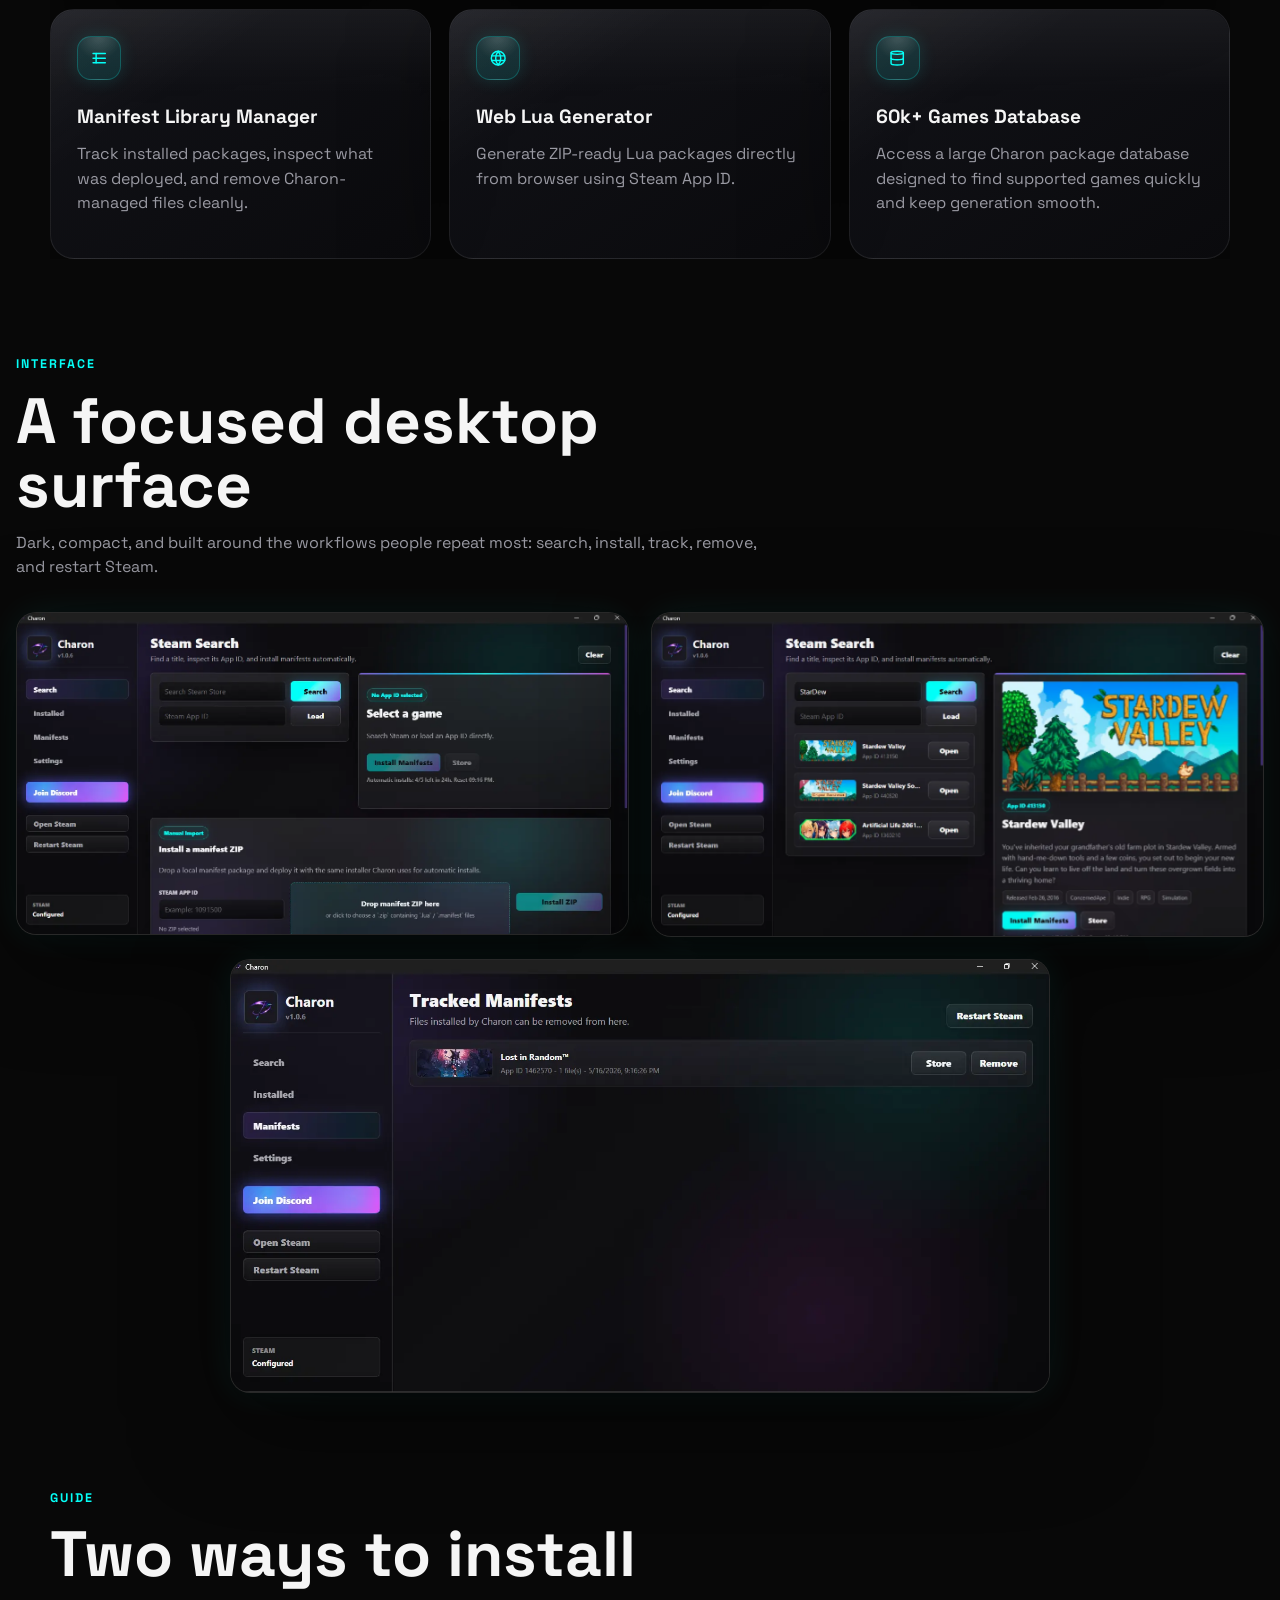
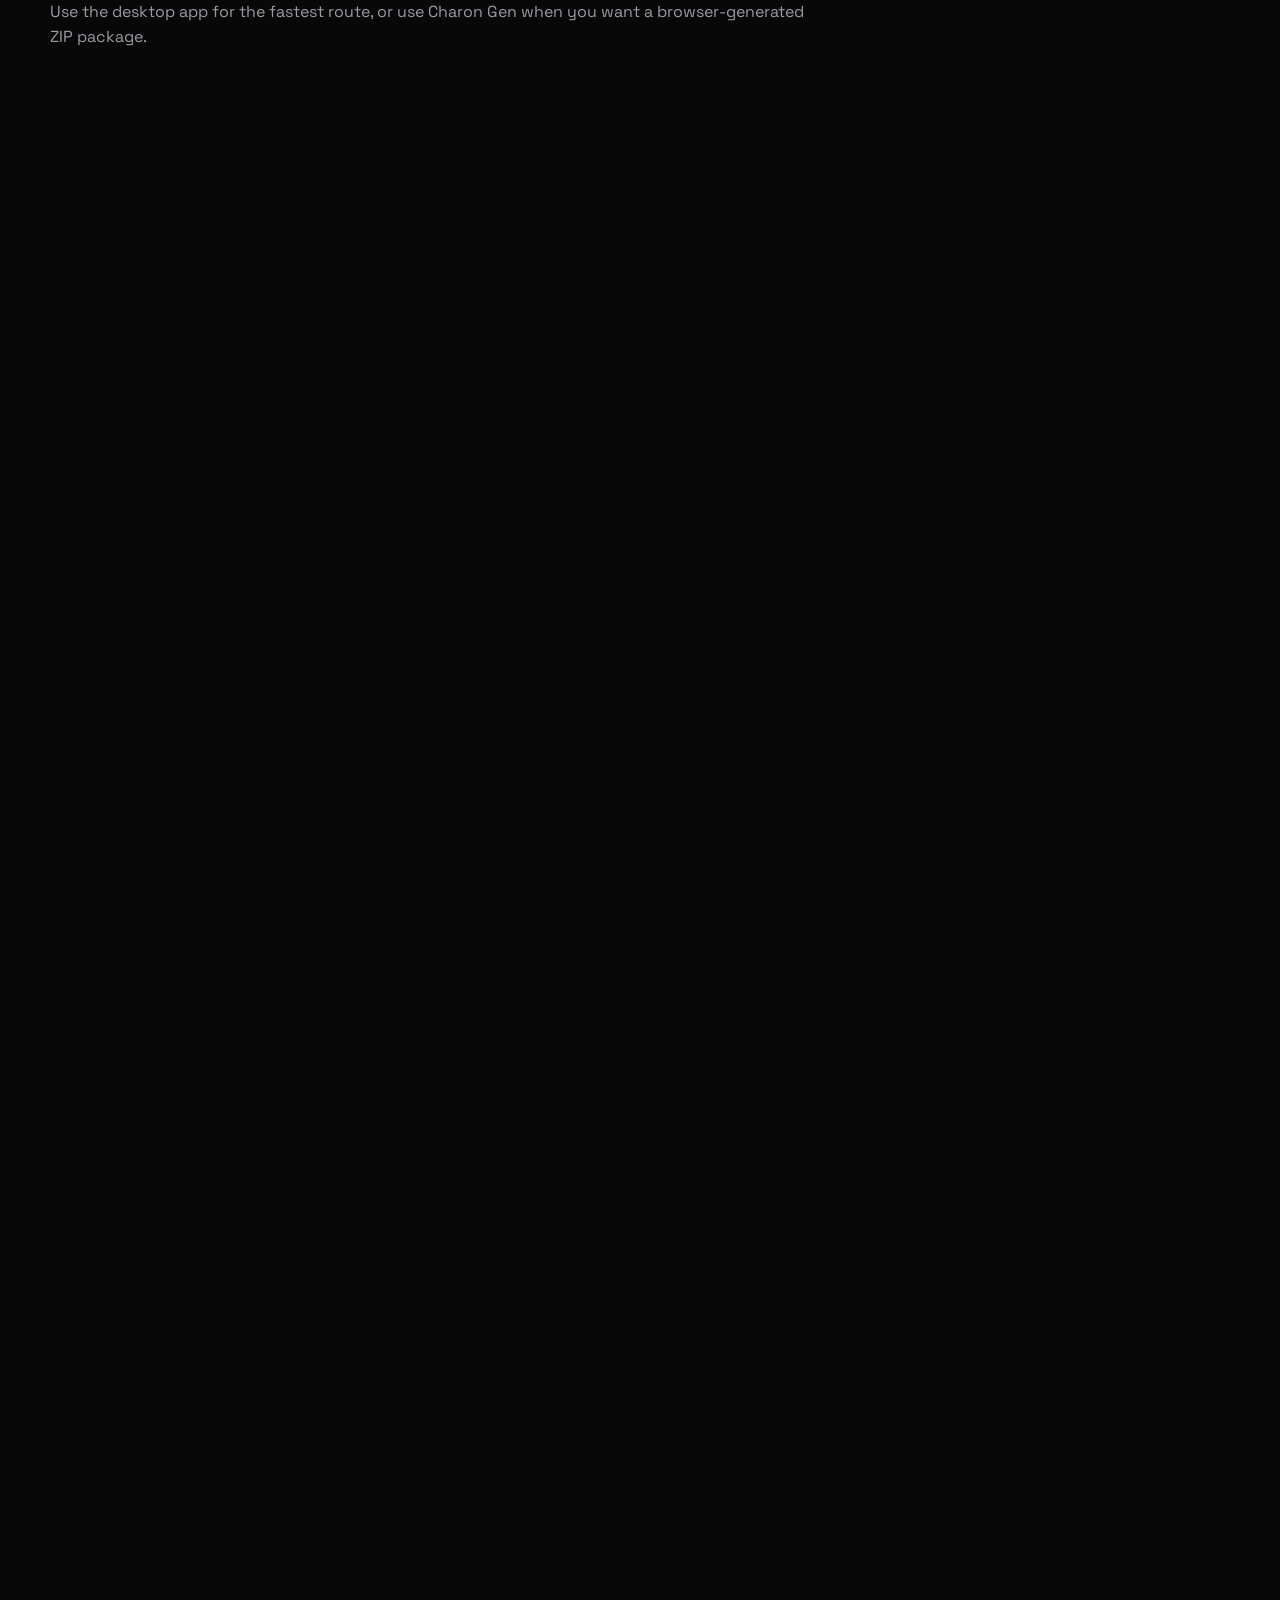
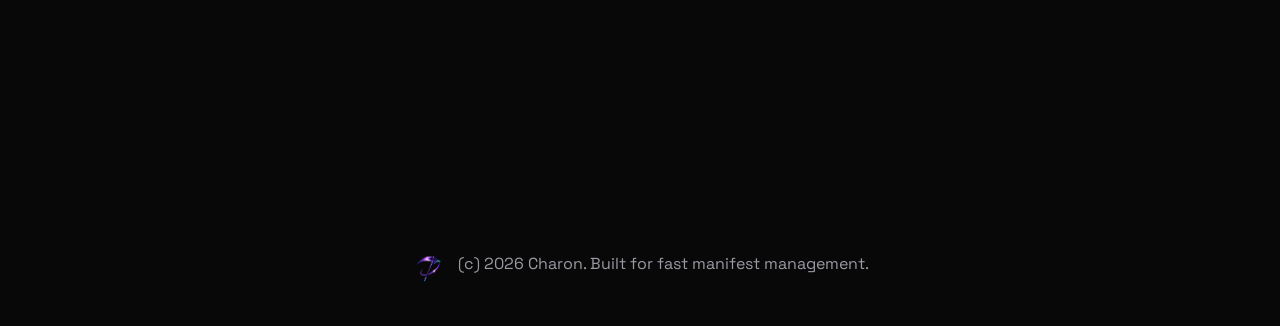
==== commit 1367850b: "Fix generator search alignment and thumbnails" ====
--- a/index.html
+++ b/index.html
@@ -36,7 +36,7 @@
   <link rel="preconnect" href="https://fonts.gstatic.com" crossorigin>
   <link rel="preconnect" href="https://www.dropbox.com">
   <link href="https://fonts.googleapis.com/css2?family=Space+Grotesk:wght@400;500;600;700&display=swap" rel="stylesheet">
-  <link rel="stylesheet" href="style.css?v=20260529b">
+  <link rel="stylesheet" href="style.css?v=20260529c">
 </head>
 <body>
   <div class="site-bg" aria-hidden="true">
@@ -269,6 +269,6 @@
       "description": "Official website for Charon Manifest Tool and Charon Gen."
     }
   </script>
-  <script src="site.js?v=20260529b" defer></script>
+  <script src="site.js?v=20260529c" defer></script>
 </body>
 </html>
--- a/style.css
+++ b/style.css
@@ -85,13 +85,13 @@
   content: "";
   position: absolute;
   inset: 0;
-  opacity: 0.28;
+  opacity: 0.18;
   background:
     radial-gradient(circle at 22% 34%, rgba(255, 255, 255, 0.18) 0 1px, transparent 1.5px),
     radial-gradient(circle at 74% 62%, rgba(5, 255, 247, 0.2) 0 1px, transparent 1.5px),
     radial-gradient(circle at 48% 18%, rgba(139, 92, 246, 0.22) 0 1px, transparent 1.5px);
   background-size: 120px 120px, 170px 170px, 220px 220px;
-  animation: particle-drift 18s linear infinite;
+  animation: particle-drift 34s linear infinite;
 }
 
 .mesh {
@@ -99,9 +99,9 @@
   width: 42rem;
   aspect-ratio: 1;
   border-radius: 50%;
-  filter: blur(28px);
-  opacity: 0.22;
-  animation: drift 20s ease-in-out infinite;
+  filter: blur(22px);
+  opacity: 0.18;
+  animation: drift 34s ease-in-out infinite;
   will-change: transform;
 }
 
@@ -146,8 +146,8 @@
     linear-gradient(135deg, rgba(255, 255, 255, 0.055), transparent 42%),
     rgba(10, 10, 20, 0.62);
   box-shadow: 0 18px 60px rgba(0, 0, 0, 0.36), 0 0 42px rgba(5, 255, 247, 0.08);
-  backdrop-filter: blur(16px);
-  -webkit-backdrop-filter: blur(16px);
+  backdrop-filter: blur(14px);
+  -webkit-backdrop-filter: blur(14px);
   backface-visibility: hidden;
   transform: translate3d(0, 0, 0);
 }
@@ -273,8 +273,8 @@
     linear-gradient(145deg, rgba(255, 255, 255, 0.052), transparent 32%),
     linear-gradient(145deg, rgba(20, 21, 28, 0.78), rgba(12, 12, 16, 0.68));
   box-shadow: var(--shadow);
-  backdrop-filter: blur(18px);
-  -webkit-backdrop-filter: blur(18px);
+  backdrop-filter: blur(12px);
+  -webkit-backdrop-filter: blur(12px);
   backface-visibility: hidden;
 }
 
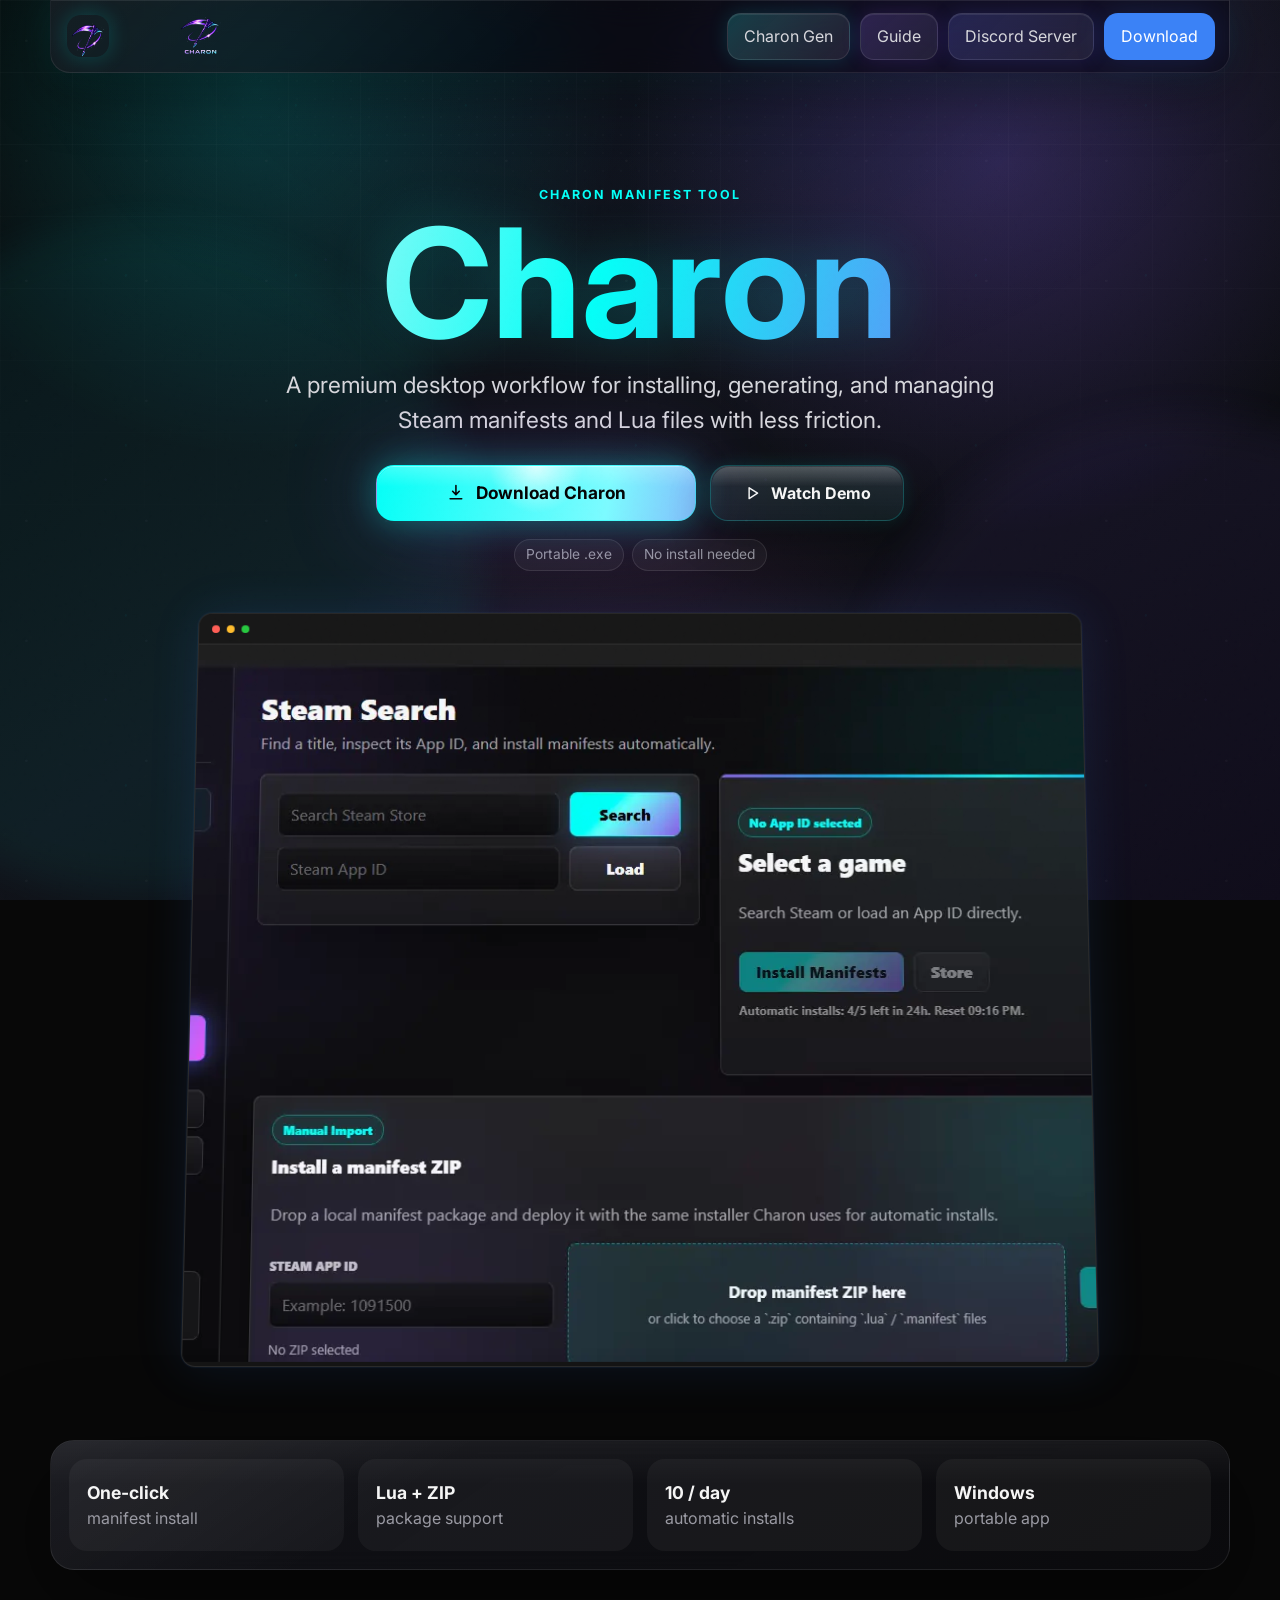
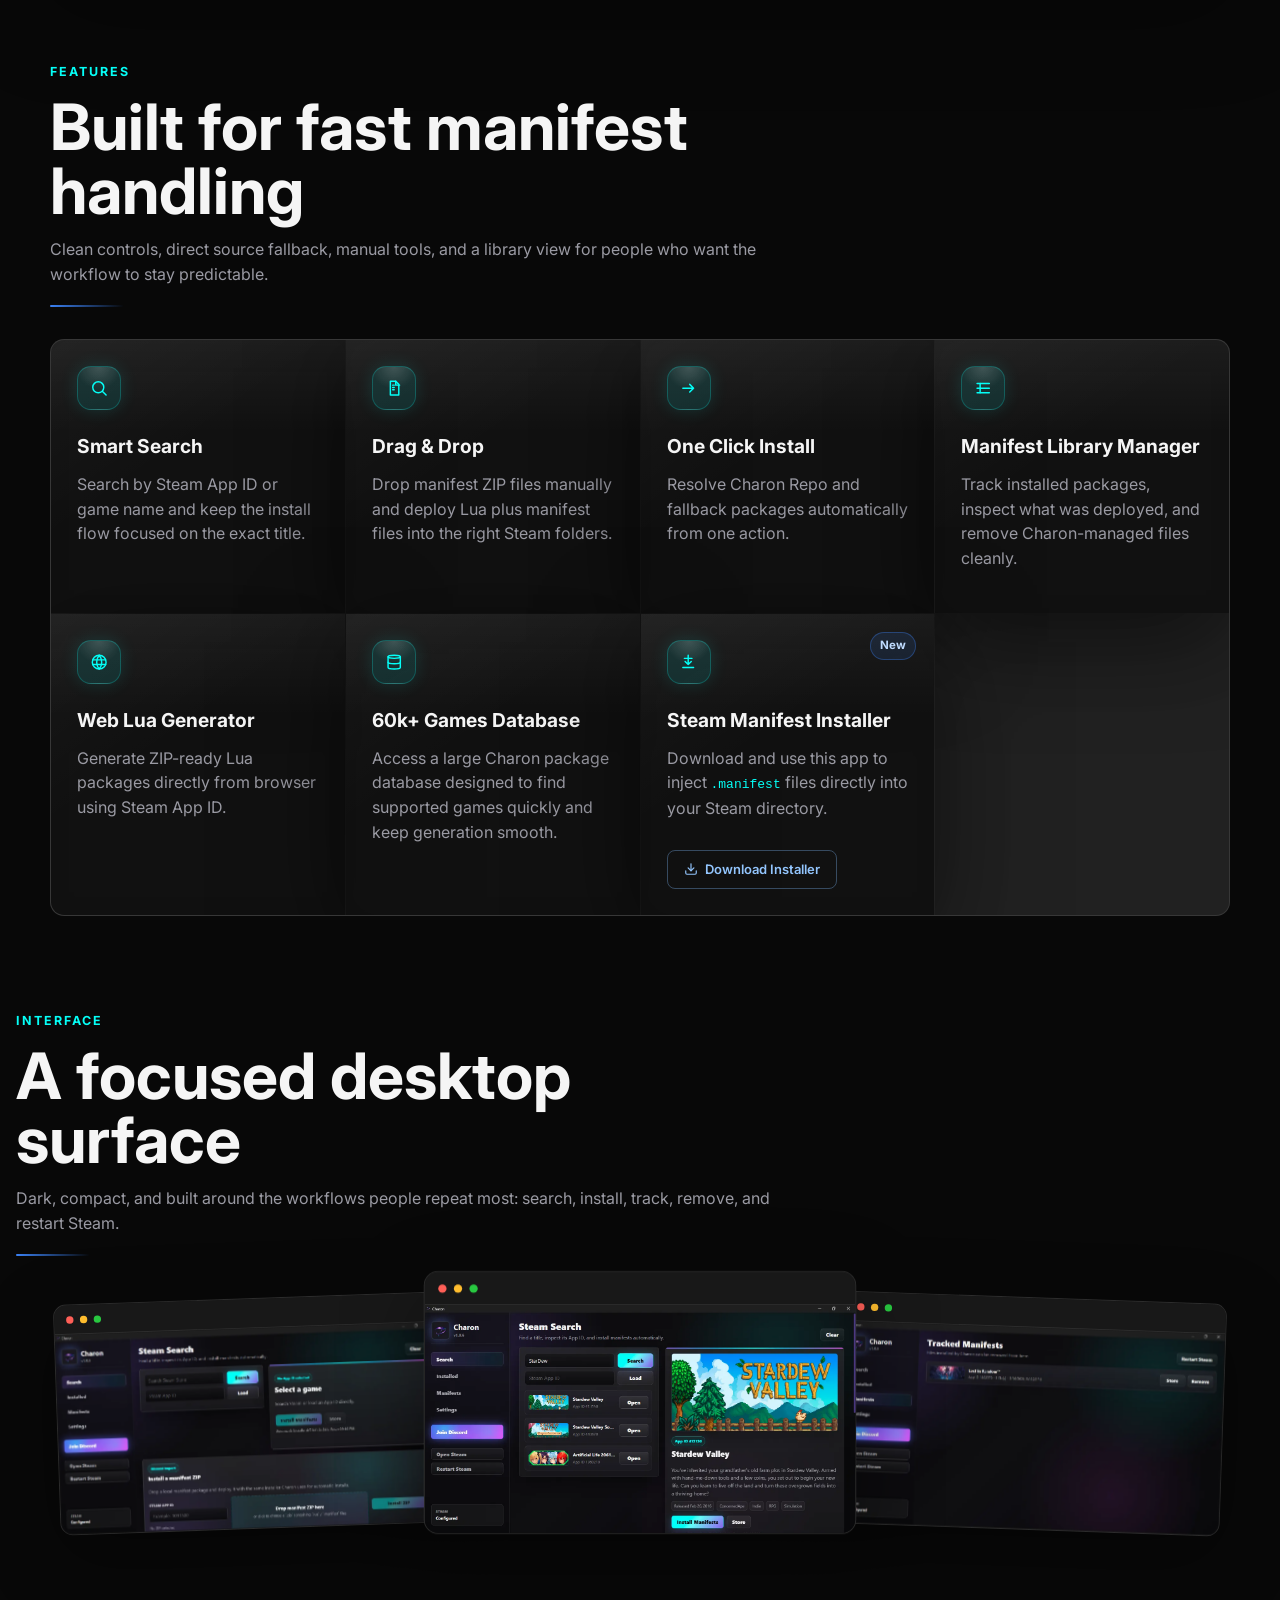
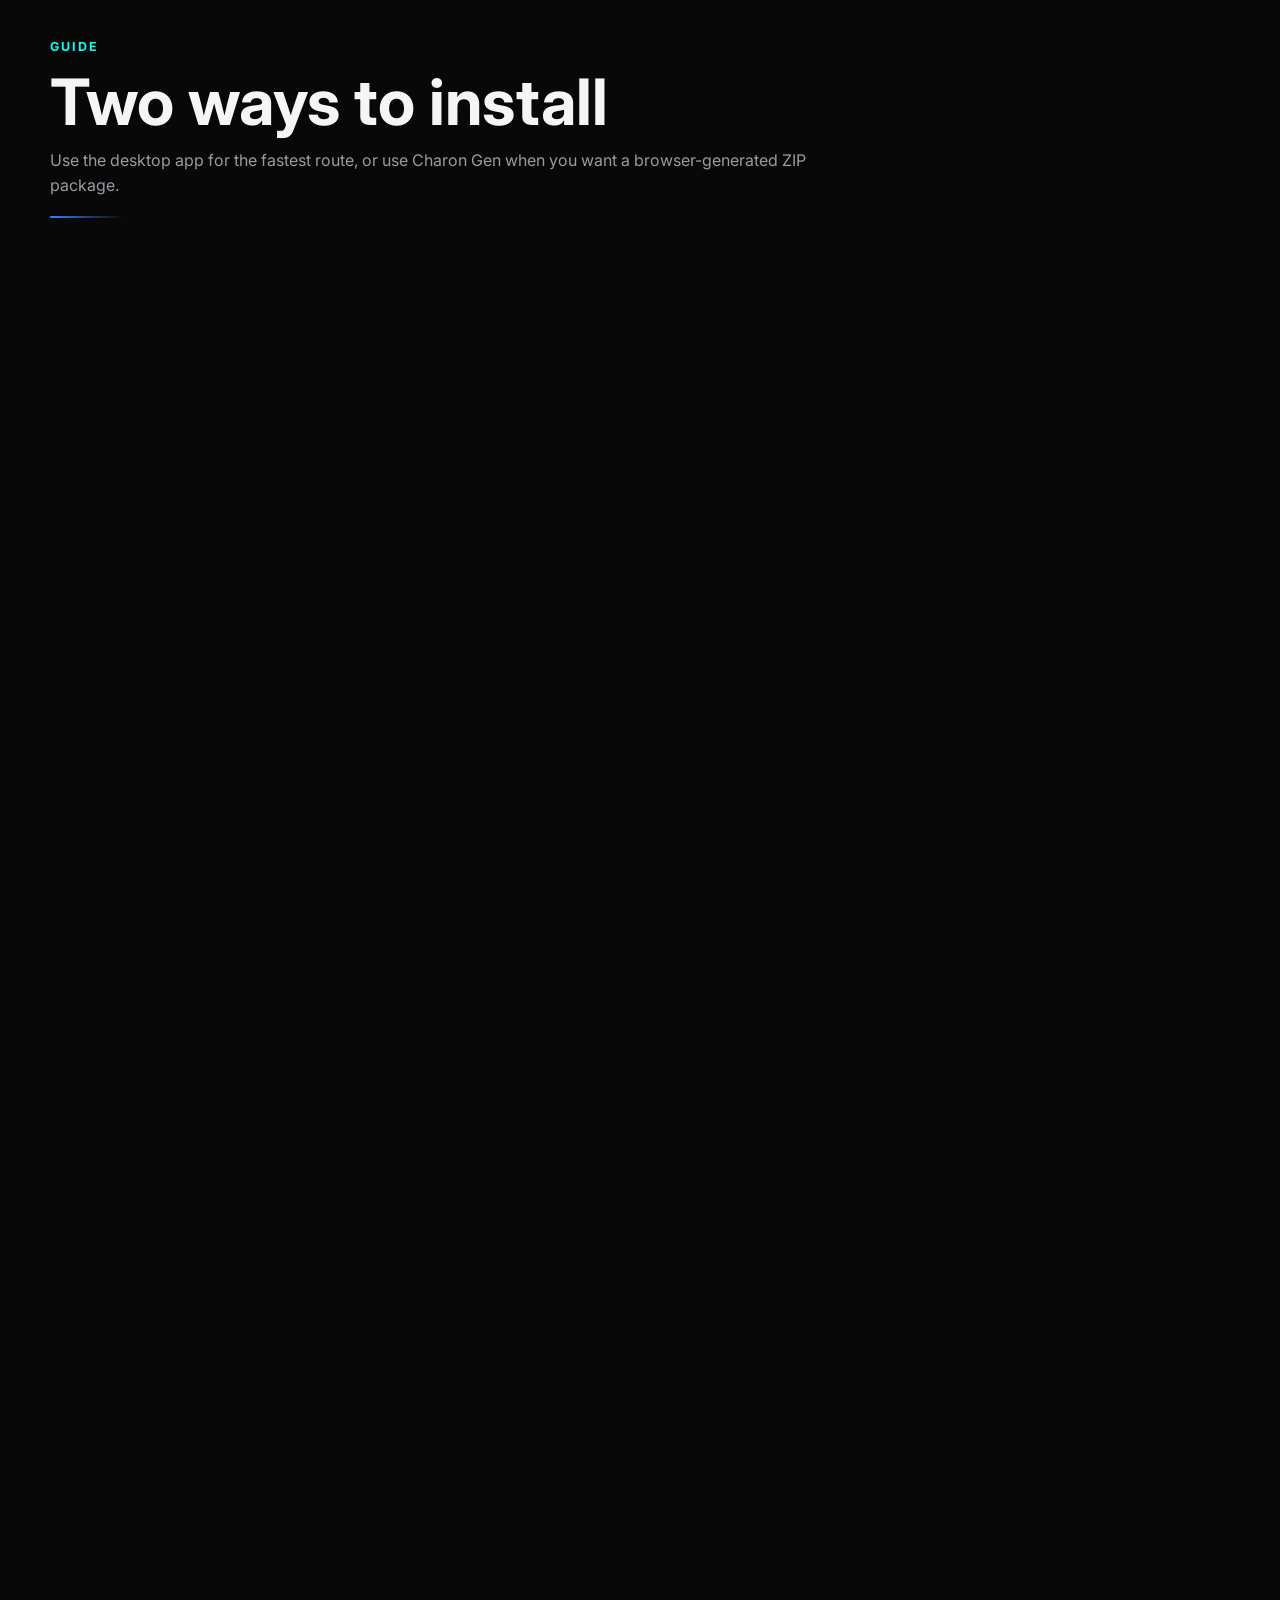
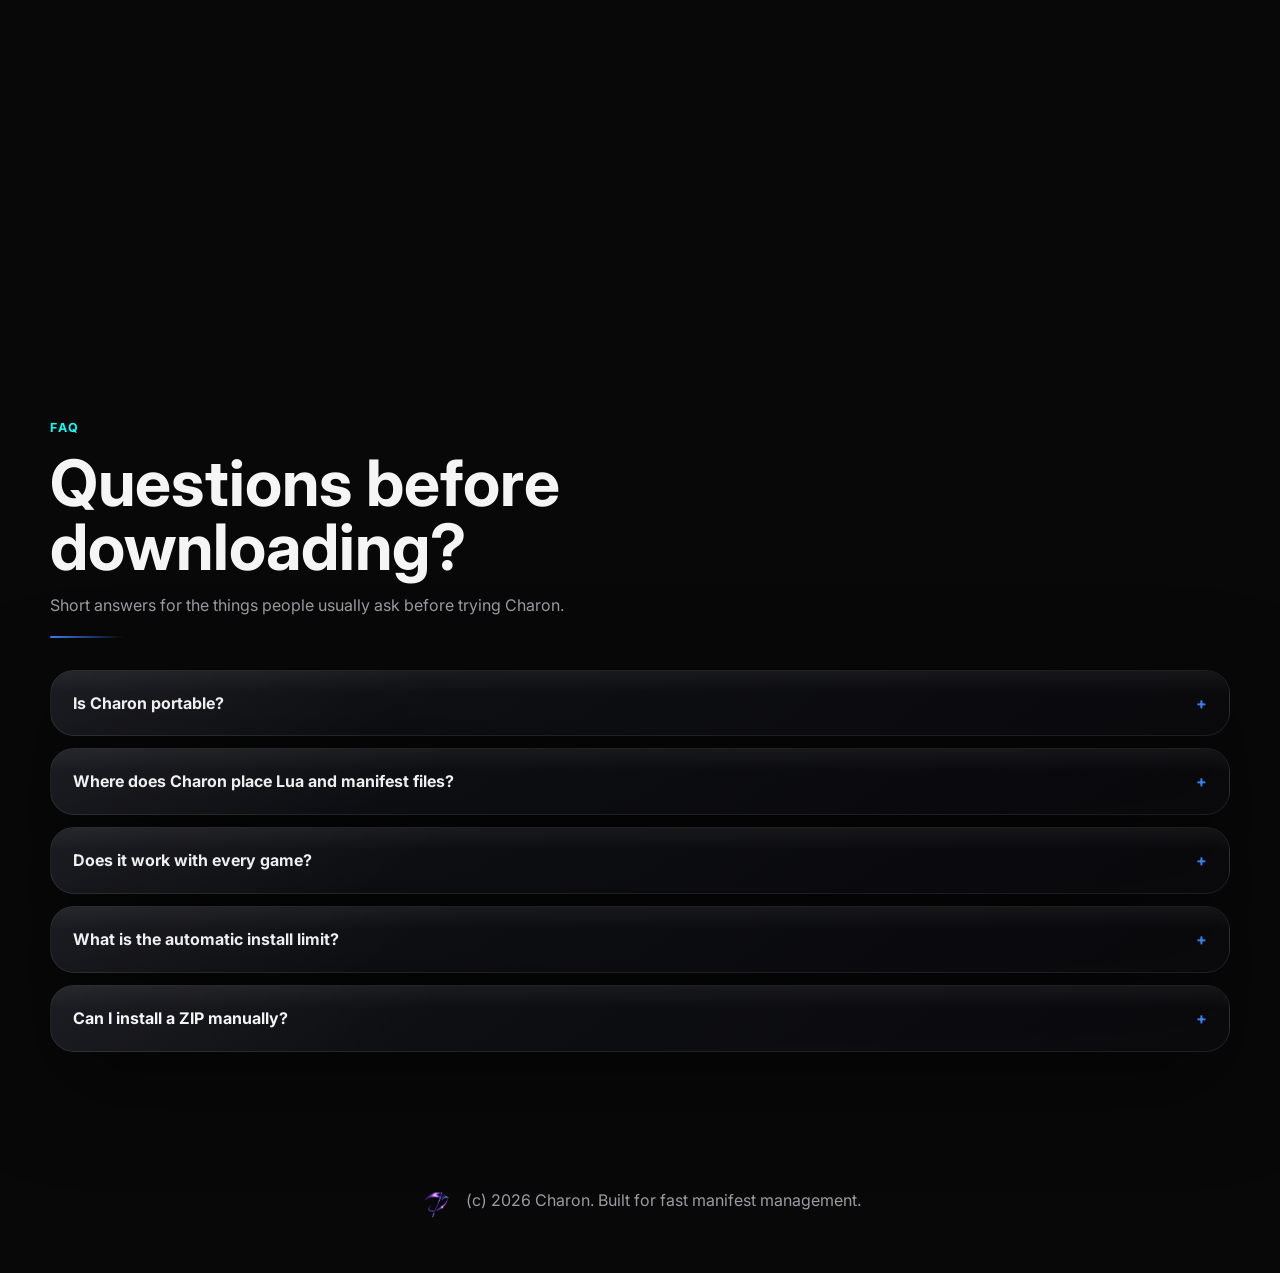
==== commit 5a8a4cb9: "Polish Charon website homepage" ====
--- a/index.html
+++ b/index.html
@@ -35,8 +35,8 @@
   <link rel="preconnect" href="https://fonts.googleapis.com">
   <link rel="preconnect" href="https://fonts.gstatic.com" crossorigin>
   <link rel="preconnect" href="https://www.dropbox.com">
-  <link href="https://fonts.googleapis.com/css2?family=Space+Grotesk:wght@400;500;600;700&display=swap" rel="stylesheet">
-  <link rel="stylesheet" href="style.css?v=20260529c">
+  <link href="https://fonts.googleapis.com/css2?family=Inter:wght@400;500;600;700;800&family=Space+Grotesk:wght@400;500;600;700&display=swap" rel="stylesheet">
+  <link rel="stylesheet" href="style.css?v=20260602a">
 </head>
 <body>
   <div class="site-bg" aria-hidden="true">
@@ -50,10 +50,16 @@
       <img src="images/charon-mark-nav.png" alt="" width="42" height="42" decoding="async">
       <img class="brand-logo" src="images/charon-logo-nav.png" alt="Charon" width="158" height="44" decoding="async">
     </a>
-    <nav class="nav-links" aria-label="Primary navigation">
+    <button class="nav-toggle" type="button" aria-label="Open navigation" aria-expanded="false" aria-controls="primary-nav">
+      <span></span>
+      <span></span>
+      <span></span>
+    </button>
+    <nav class="nav-links" id="primary-nav" aria-label="Primary navigation">
       <a href="charon-gen.html">Charon Gen</a>
       <a href="#guide">Guide</a>
       <a href="#discord">Discord Server</a>
+      <a class="nav-download" href="https://www.dropbox.com/scl/fi/oxwr1hcsx0uu6laa6wk9m/Charon.exe?rlkey=wki4gg5u9v0lpsmtjz7ongapj&amp;st=6cywhvt1&amp;dl=1">Download</a>
     </nav>
   </header>
 
@@ -65,10 +71,39 @@
         <p class="hero-subtitle">
           A premium desktop workflow for installing, generating, and managing Steam manifests and Lua files with less friction.
         </p>
-        <a class="btn btn-primary hero-download" href="https://www.dropbox.com/scl/fi/oxwr1hcsx0uu6laa6wk9m/Charon.exe?rlkey=wki4gg5u9v0lpsmtjz7ongapj&amp;st=6cywhvt1&amp;dl=1">
-          <svg aria-hidden="true" viewBox="0 0 24 24"><path d="M12 3v11m0 0 4-4m-4 4-4-4M5 19h14"/></svg>
-          <span>Download Charon</span>
-        </a>
+        <div class="hero-cta-row">
+          <a class="btn btn-primary hero-download" href="https://www.dropbox.com/scl/fi/oxwr1hcsx0uu6laa6wk9m/Charon.exe?rlkey=wki4gg5u9v0lpsmtjz7ongapj&amp;st=6cywhvt1&amp;dl=1">
+            <svg aria-hidden="true" viewBox="0 0 24 24"><path d="M12 3v11m0 0 4-4m-4 4-4-4M5 19h14"/></svg>
+            <span>Download Charon</span>
+          </a>
+          <a class="btn btn-secondary" href="https://drive.google.com/file/d/1zFi4BKB8sHG7lF1yZrAUVuvqOsPmZD2d/view?usp=sharing" target="_blank" rel="noopener">
+            <svg aria-hidden="true" viewBox="0 0 24 24"><path d="m8 5 11 7-11 7z"/></svg>
+            <span>Watch Demo</span>
+          </a>
+        </div>
+        <div class="hero-trust">
+          <span>Portable .exe</span>
+          <span>No install needed</span>
+        </div>
+        <div class="hero-demo" aria-label="Charon interface preview">
+          <div class="browser-frame">
+            <div class="browser-bar"><span></span><span></span><span></span></div>
+            <div class="demo-reel">
+              <picture>
+                <source srcset="images/screenshot1.webp" type="image/webp">
+                <img src="images/screenshot1.png" alt="Charon app dashboard preview" width="1365" height="717" decoding="async">
+              </picture>
+              <picture>
+                <source srcset="images/screenshot2.webp" type="image/webp">
+                <img src="images/screenshot2.png" alt="Charon install preview" width="1363" height="720" decoding="async">
+              </picture>
+              <picture>
+                <source srcset="images/screenshot3.webp" type="image/webp">
+                <img src="images/screenshot3.png" alt="Charon settings preview" width="1365" height="721" decoding="async">
+              </picture>
+            </div>
+          </div>
+        </div>
       </div>
     </section>
 
@@ -128,6 +163,16 @@
           <h3>60k+ Games Database</h3>
           <p>Access a large Charon package database designed to find supported games quickly and keep generation smooth.</p>
         </article>
+        <article class="feature-card glass-panel installer-feature">
+          <span class="new-badge">New</span>
+          <span class="icon-chip"><svg aria-hidden="true" viewBox="0 0 24 24"><path d="M12 3v12m0 0 4-4m-4 4-4-4"/><path d="M5 19h14"/><path d="M7 7h10"/></svg></span>
+          <h3>Steam Manifest Installer</h3>
+          <p>Download and use this app to inject <code>.manifest</code> files directly into your Steam directory.</p>
+          <a href="https://www.dropbox.com/scl/fi/a5bk24ax0eu8mdgujydmv/CharonManifestInstaller.exe?rlkey=ll5zh0bi7sjn643wbot878tcf&amp;st=6qbaeeq2&amp;dl=1" class="feature-download-btn" download>
+            <svg aria-hidden="true" width="14" height="14" viewBox="0 0 24 24"><path d="M21 15v4a2 2 0 0 1-2 2H5a2 2 0 0 1-2-2v-4"/><path d="m7 10 5 5 5-5"/><path d="M12 15V3"/></svg>
+            <span>Download Installer</span>
+          </a>
+        </article>
       </div>
     </section>
 
@@ -138,18 +183,27 @@
         <p>Dark, compact, and built around the workflows people repeat most: search, install, track, remove, and restart Steam.</p>
       </div>
       <div class="screens">
-        <picture>
-          <source srcset="images/screenshot1.webp" type="image/webp">
-          <img src="images/screenshot1.png" alt="Charon dashboard screenshot" width="1365" height="717" loading="lazy" decoding="async">
-        </picture>
-        <picture>
-          <source srcset="images/screenshot2.webp" type="image/webp">
-          <img src="images/screenshot2.png" alt="Charon manifest install screenshot" width="1363" height="720" loading="lazy" decoding="async">
-        </picture>
-        <picture>
-          <source srcset="images/screenshot3.webp" type="image/webp">
-          <img src="images/screenshot3.png" alt="Charon settings screenshot" width="1365" height="721" loading="lazy" decoding="async">
-        </picture>
+        <button class="screenshot-frame" type="button" data-lightbox="images/screenshot1.png" aria-label="Open Charon dashboard screenshot">
+          <span class="browser-bar"><span></span><span></span><span></span></span>
+          <picture>
+            <source srcset="images/screenshot1.webp" type="image/webp">
+            <img src="images/screenshot1.png" alt="Charon dashboard screenshot" width="1365" height="717" loading="lazy" decoding="async">
+          </picture>
+        </button>
+        <button class="screenshot-frame" type="button" data-lightbox="images/screenshot2.png" aria-label="Open Charon manifest install screenshot">
+          <span class="browser-bar"><span></span><span></span><span></span></span>
+          <picture>
+            <source srcset="images/screenshot2.webp" type="image/webp">
+            <img src="images/screenshot2.png" alt="Charon manifest install screenshot" width="1363" height="720" loading="lazy" decoding="async">
+          </picture>
+        </button>
+        <button class="screenshot-frame" type="button" data-lightbox="images/screenshot3.png" aria-label="Open Charon settings screenshot">
+          <span class="browser-bar"><span></span><span></span><span></span></span>
+          <picture>
+            <source srcset="images/screenshot3.webp" type="image/webp">
+            <img src="images/screenshot3.png" alt="Charon settings screenshot" width="1365" height="721" loading="lazy" decoding="async">
+          </picture>
+        </button>
       </div>
     </section>
 
@@ -196,6 +250,7 @@
           <p class="eyebrow">Discord</p>
           <h2>Join CHARON - A Community-Driven Discord Server</h2>
           <p class="lead">More than just a server - a place to play, connect, build, and grow.</p>
+          <p class="discord-count" id="discord-count">Checking Discord community activity...</p>
           <p>We are building a community for people who love gaming, meaningful conversations, and innovative projects - all in one place.</p>
         </div>
         <div class="discord-grid">
@@ -235,7 +290,42 @@
         </a>
       </div>
     </section>
+
+    <section class="section-shell faq-section" id="faq" data-reveal>
+      <div class="section-heading">
+        <p class="eyebrow">FAQ</p>
+        <h2>Questions before downloading?</h2>
+        <p>Short answers for the things people usually ask before trying Charon.</p>
+      </div>
+      <div class="faq-list">
+        <details class="faq-item glass-panel">
+          <summary>Is Charon portable?</summary>
+          <p>Yes. Charon is shared as a portable Windows `.exe`, so users can run it without a traditional installer.</p>
+        </details>
+        <details class="faq-item glass-panel">
+          <summary>Where does Charon place Lua and manifest files?</summary>
+          <p>Lua files go into Steam's `config/stplug-in` folder, and `.manifest` files go into Steam's `depotcache` folder.</p>
+        </details>
+        <details class="faq-item glass-panel">
+          <summary>Does it work with every game?</summary>
+          <p>Charon depends on available Lua and manifest packages. If a package is missing or broken, use the Discord community to request or report it.</p>
+        </details>
+        <details class="faq-item glass-panel">
+          <summary>What is the automatic install limit?</summary>
+          <p>The desktop app currently allows 10 automatic manifest installs per 24 hours.</p>
+        </details>
+        <details class="faq-item glass-panel">
+          <summary>Can I install a ZIP manually?</summary>
+          <p>Yes. Download or generate a ZIP, then drag it into the manual import area inside Charon.</p>
+        </details>
+      </div>
+    </section>
   </main>
+
+  <div class="lightbox" id="screenshot-lightbox" aria-hidden="true" role="dialog" aria-label="Screenshot preview">
+    <button class="lightbox-close" type="button" aria-label="Close screenshot preview">×</button>
+    <img src="" alt="">
+  </div>
 
   <footer class="footer">
     <img src="images/charon-mark-nav.png" alt="" width="34" height="34" loading="lazy" decoding="async">
@@ -269,6 +359,6 @@
       "description": "Official website for Charon Manifest Tool and Charon Gen."
     }
   </script>
-  <script src="site.js?v=20260529c" defer></script>
+  <script src="site.js?v=20260602a" defer></script>
 </body>
 </html>
--- a/style.css
+++ b/style.css
@@ -14,6 +14,9 @@
   --purple: #8b5cf6;
   --magenta: #ff4fd8;
   --discord: #5865f2;
+  --accent: #3b82f6;
+  --accent-glow: rgba(59, 130, 246, 0.15);
+  --accent-dim: rgba(59, 130, 246, 0.08);
   --shadow: 0 28px 95px rgba(0, 0, 0, 0.52);
   --shadow-soft: 0 16px 42px rgba(0, 0, 0, 0.3);
   --glow-sm: 0 0 18px rgba(5, 255, 247, 0.12);
@@ -33,10 +36,20 @@
   scroll-padding-top: 120px;
 }
 
+body::before {
+  content: "";
+  position: fixed;
+  inset: 0;
+  z-index: 1;
+  pointer-events: none;
+  opacity: 0.22;
+  background-image: url("data:image/svg+xml,%3Csvg viewBox='0 0 200 200' xmlns='http://www.w3.org/2000/svg'%3E%3Cfilter id='n'%3E%3CfeTurbulence type='fractalNoise' baseFrequency='0.9' numOctaves='4' stitchTiles='stitch'/%3E%3C/filter%3E%3Crect width='100%25' height='100%25' filter='url(%23n)' opacity='0.04'/%3E%3C/svg%3E");
+}
+
 body {
   min-height: 100vh;
   margin: 0;
-  font-family: "Space Grotesk", system-ui, -apple-system, BlinkMacSystemFont, "Segoe UI", sans-serif;
+  font-family: "Inter", "Space Grotesk", system-ui, -apple-system, BlinkMacSystemFont, "Segoe UI", sans-serif;
   background: var(--bg);
   color: var(--text);
   line-height: 1.55;
@@ -44,6 +57,10 @@
   overscroll-behavior-y: none;
   text-rendering: optimizeLegibility;
   -webkit-font-smoothing: antialiased;
+}
+
+body.nav-open {
+  overflow: hidden;
 }
 
 body::selection {
@@ -128,28 +145,45 @@
   mask-image: linear-gradient(to bottom, rgba(0, 0, 0, 0.7), transparent 74%);
 }
 
+.grid-glow::after {
+  content: "";
+  position: absolute;
+  inset: 0;
+  opacity: 0.42;
+  background-image: radial-gradient(rgba(255, 255, 255, 0.15) 1px, transparent 1px);
+  background-size: 18px 18px;
+  mask-image: radial-gradient(ellipse 80% 50% at 50% 0%, #000, transparent 70%);
+}
+
 .topbar {
   position: sticky;
-  top: 16px;
-  z-index: 20;
+  top: 0;
+  z-index: 100;
   width: min(var(--max), calc(100% - 32px));
-  min-height: 74px;
-  margin: 16px auto 0;
+  min-height: 68px;
+  margin: 0 auto;
   padding: 12px 14px 12px 16px;
   display: flex;
   align-items: center;
   justify-content: space-between;
   gap: 20px;
   border: 1px solid rgba(255, 255, 255, 0.085);
-  border-radius: 20px;
+  border-radius: 0 0 20px 20px;
   background:
     linear-gradient(135deg, rgba(255, 255, 255, 0.055), transparent 42%),
     rgba(10, 10, 20, 0.62);
   box-shadow: 0 18px 60px rgba(0, 0, 0, 0.36), 0 0 42px rgba(5, 255, 247, 0.08);
-  backdrop-filter: blur(14px);
-  -webkit-backdrop-filter: blur(14px);
+  backdrop-filter: blur(16px) saturate(180%);
+  -webkit-backdrop-filter: blur(16px) saturate(180%);
   backface-visibility: hidden;
   transform: translate3d(0, 0, 0);
+}
+
+.topbar.scrolled {
+  border-color: rgba(255, 255, 255, 0.16);
+  background:
+    linear-gradient(135deg, rgba(255, 255, 255, 0.06), transparent 42%),
+    rgba(8, 8, 8, 0.82);
 }
 
 .brand {
@@ -179,6 +213,39 @@
   justify-content: flex-end;
   gap: 10px;
   flex-wrap: wrap;
+}
+
+.nav-toggle {
+  display: none;
+  width: 44px;
+  height: 44px;
+  padding: 0;
+  border: 1px solid var(--border);
+  border-radius: 12px;
+  background: rgba(255, 255, 255, 0.045);
+  color: var(--text);
+}
+
+.nav-toggle span {
+  display: block;
+  width: 18px;
+  height: 2px;
+  margin: 4px auto;
+  border-radius: 999px;
+  background: currentColor;
+  transition: transform 180ms ease, opacity 180ms ease;
+}
+
+.nav-toggle[aria-expanded="true"] span:nth-child(1) {
+  transform: translateY(6px) rotate(45deg);
+}
+
+.nav-toggle[aria-expanded="true"] span:nth-child(2) {
+  opacity: 0;
+}
+
+.nav-toggle[aria-expanded="true"] span:nth-child(3) {
+  transform: translateY(-6px) rotate(-45deg);
 }
 
 .nav-links a {
@@ -197,6 +264,13 @@
   transition: color 180ms ease, border-color 180ms ease, background 180ms ease, transform 220ms cubic-bezier(0.2, 0.8, 0.2, 1), box-shadow 180ms ease;
 }
 
+.nav-links .nav-download {
+  color: #fff;
+  border-color: rgba(59, 130, 246, 0.56);
+  background: var(--accent);
+  box-shadow: 0 0 32px var(--accent-glow);
+}
+
 .nav-links a::after {
   content: "";
   position: absolute;
@@ -289,15 +363,17 @@
 }
 
 .hero {
+  position: relative;
   min-height: calc(100vh - 128px);
   display: grid;
   place-items: center;
   padding: 7rem 0 5rem;
   text-align: center;
+  background: radial-gradient(ellipse 80% 50% at 50% -10%, rgba(59, 130, 246, 0.08), transparent 70%);
 }
 
 .hero-copy {
-  max-width: 900px;
+  max-width: 1040px;
 }
 
 .eyebrow {
@@ -332,9 +408,103 @@
 
 .hero-subtitle {
   max-width: 740px;
-  margin: 0 auto 34px;
+  margin: 0 auto 28px;
   color: var(--soft);
-  font-size: clamp(1.05rem, 2vw, 1.32rem);
+  font-size: clamp(1.12rem, 2vw, 1.42rem);
+}
+
+.hero-cta-row {
+  display: flex;
+  justify-content: center;
+  align-items: center;
+  gap: 14px;
+  flex-wrap: wrap;
+}
+
+.hero-trust {
+  margin: 18px auto 34px;
+  display: flex;
+  justify-content: center;
+  gap: 8px;
+  flex-wrap: wrap;
+  color: var(--muted);
+  font-size: 0.86rem;
+}
+
+.hero-trust span {
+  min-height: 28px;
+  display: inline-flex;
+  align-items: center;
+  padding: 4px 11px;
+  border: 1px solid var(--border);
+  border-radius: 999px;
+  background: rgba(255, 255, 255, 0.045);
+}
+
+.version-badge {
+  color: var(--text) !important;
+  border-color: rgba(59, 130, 246, 0.36) !important;
+  background: rgba(59, 130, 246, 0.12) !important;
+}
+
+.hero-demo {
+  width: min(900px, 100%);
+  margin: 0 auto;
+  perspective: 1000px;
+}
+
+.browser-frame,
+.screenshot-frame {
+  overflow: hidden;
+  border: 1px solid var(--border);
+  border-radius: 14px;
+  background: #151515;
+}
+
+.browser-frame {
+  box-shadow: 0 0 0 1px rgba(59, 130, 246, 0.06), 0 0 50px rgba(59, 130, 246, 0.12);
+  transform: rotateX(3deg);
+}
+
+.browser-bar {
+  min-height: 32px;
+  display: flex;
+  align-items: center;
+  gap: 7px;
+  padding: 0 13px;
+  border-bottom: 1px solid var(--border);
+  background: #181818;
+}
+
+.browser-bar span {
+  width: 8px;
+  height: 8px;
+  border-radius: 50%;
+  background: #ff5f57;
+}
+
+.browser-bar span:nth-child(2) {
+  background: #ffbd2e;
+}
+
+.browser-bar span:nth-child(3) {
+  background: #28c840;
+}
+
+.demo-reel {
+  display: grid;
+  grid-template-columns: repeat(3, 100%);
+  overflow: hidden;
+}
+
+.demo-reel picture {
+  animation: demo-slide 12s ease-in-out infinite;
+}
+
+.demo-reel img {
+  width: 100%;
+  aspect-ratio: 1365 / 717;
+  object-fit: cover;
 }
 
 .btn {
@@ -491,6 +661,16 @@
   margin-bottom: 32px;
 }
 
+.section-heading::after {
+  content: "";
+  display: block;
+  width: 74px;
+  height: 2px;
+  margin-top: 18px;
+  border-radius: 999px;
+  background: linear-gradient(90deg, var(--accent), transparent);
+}
+
 .section-heading h2,
 .discord-copy h2 {
   margin-bottom: 14px;
@@ -509,16 +689,25 @@
 
 .feature-grid {
   display: grid;
-  grid-template-columns: repeat(3, 1fr);
-  gap: 18px;
+  grid-template-columns: repeat(auto-fit, minmax(280px, 1fr));
+  gap: 1px;
   margin-bottom: 96px;
+  overflow: hidden;
+  border: 1px solid var(--border);
+  border-radius: 14px;
+  background: var(--border);
 }
 
 .feature-card {
   position: relative;
   overflow: hidden;
   min-height: 232px;
+  border: 0;
+  border-radius: 0;
   padding: 26px;
+  background:
+    linear-gradient(145deg, rgba(255, 255, 255, 0.035), transparent 42%),
+    rgba(15, 15, 15, 0.94);
   transition: transform 220ms cubic-bezier(0.2, 0.8, 0.2, 1), border-color 220ms ease, box-shadow 220ms ease;
   backface-visibility: hidden;
 }
@@ -536,9 +725,13 @@
 }
 
 .feature-card:hover {
-  transform: perspective(900px) translateY(-6px) rotateX(1deg);
+  transform: translateY(-4px);
   border-color: var(--border-strong);
   box-shadow: var(--shadow), var(--glow);
+}
+
+.feature-card:hover .icon-chip {
+  transform: scale(1.08);
 }
 
 .feature-card:hover::after {
@@ -558,6 +751,56 @@
     rgba(5, 255, 247, 0.1);
   border: 1px solid rgba(5, 255, 247, 0.22);
   box-shadow: var(--glow-sm);
+  transition: transform 200ms ease;
+}
+
+.feature-card code {
+  color: var(--cyan);
+}
+
+.new-badge {
+  position: absolute;
+  top: 18px;
+  right: 18px;
+  z-index: 2;
+  padding: 4px 9px;
+  border: 1px solid rgba(59, 130, 246, 0.34);
+  border-radius: 999px;
+  color: #bfdbfe;
+  font-size: 0.72rem;
+  font-weight: 700;
+  background: rgba(59, 130, 246, 0.12);
+}
+
+.feature-download-btn {
+  display: inline-flex;
+  align-items: center;
+  gap: 7px;
+  margin-top: 14px;
+  padding: 8px 16px;
+  color: #93c5fd;
+  border: 1px solid rgba(126, 184, 247, 0.35);
+  border-radius: 8px;
+  text-decoration: none;
+  font-size: 13px;
+  font-weight: 600;
+  transition: background 150ms ease, border-color 150ms ease, transform 150ms ease;
+}
+
+.feature-download-btn svg {
+  fill: none;
+  stroke: currentColor;
+  stroke-width: 2;
+  stroke-linecap: round;
+  stroke-linejoin: round;
+}
+
+.feature-download-btn:hover,
+.feature-download-btn:focus-visible {
+  background: rgba(126, 184, 247, 0.1);
+  border-color: rgba(126, 184, 247, 0.6);
+  transform: translateY(-1px);
+  outline: none;
 }
 
 .feature-card h3,
@@ -581,34 +824,63 @@
 
 .screens {
   display: grid;
-  grid-template-columns: repeat(2, minmax(0, 1fr));
-  gap: 22px;
-  align-items: start;
+  grid-template-columns: repeat(3, minmax(0, 1fr));
+  gap: 0;
+  align-items: center;
+  perspective: 1000px;
 }
 
 .screens picture,
+.screens img,
+.screenshot-frame {
+  width: 100%;
+}
+
+.screenshot-frame {
+  padding: 0;
+  color: inherit;
+  cursor: zoom-in;
+  box-shadow: 0 24px 78px rgba(0, 0, 0, 0.38);
+  transition: transform 220ms ease, border-color 220ms ease;
+}
+
 .screens img {
-  width: 100%;
   height: auto;
-}
-
-.screens picture {
-  display: block;
-}
-
-.screens img {
   object-fit: contain;
-  border-radius: 20px;
-  border: 1px solid var(--border);
-  background: rgba(255, 255, 255, 0.04);
-  box-shadow: var(--shadow), 0 0 36px rgba(5, 255, 247, 0.08);
   backface-visibility: hidden;
 }
 
-.screens picture:nth-child(3) {
-  grid-column: 1 / -1;
-  justify-self: center;
-  width: min(820px, 100%);
+.screenshot-frame:nth-child(1) {
+  transform: rotate(-2deg) translateX(24px) scale(0.92);
+  z-index: 1;
+}
+
+.screenshot-frame:nth-child(2) {
+  transform: translateY(-12px) scale(1.04);
+  z-index: 3;
+}
+
+.screenshot-frame:nth-child(3) {
+  transform: rotate(2deg) translateX(-24px) scale(0.92);
+  z-index: 1;
+}
+
+.screenshot-frame:hover,
+.screenshot-frame:focus-visible {
+  border-color: var(--border-hover);
+  outline: none;
+  z-index: 4;
+}
+
+.discord-count {
+  display: inline-flex;
+  width: fit-content;
+  margin: 4px 0 18px;
+  padding: 6px 12px;
+  border: 1px solid rgba(88, 101, 242, 0.26);
+  border-radius: 999px;
+  color: #c7d2fe !important;
+  background: rgba(88, 101, 242, 0.11);
 }
 
 .guide-grid {
@@ -717,7 +989,7 @@
 .footer {
   width: min(var(--max), calc(100% - 32px));
   margin: 0 auto;
-  padding: 34px 0 44px;
+  padding: 42px 0 56px;
   display: flex;
   align-items: center;
   justify-content: center;
@@ -725,6 +997,85 @@
   color: var(--muted);
 }
 
+.faq-section {
+  margin-bottom: 90px;
+}
+
+.faq-list {
+  display: grid;
+  gap: 12px;
+}
+
+.faq-item {
+  padding: 0;
+  overflow: hidden;
+}
+
+.faq-item summary {
+  cursor: pointer;
+  padding: 20px 22px;
+  color: var(--text);
+  font-weight: 700;
+  list-style: none;
+}
+
+.faq-item summary::-webkit-details-marker {
+  display: none;
+}
+
+.faq-item summary::after {
+  content: "+";
+  float: right;
+  color: var(--accent);
+}
+
+.faq-item[open] summary::after {
+  content: "–";
+}
+
+.faq-item p {
+  margin: 0;
+  padding: 0 22px 22px;
+  color: var(--muted);
+}
+
+.lightbox {
+  position: fixed;
+  inset: 0;
+  z-index: 200;
+  display: none;
+  place-items: center;
+  padding: 28px;
+  background: rgba(0, 0, 0, 0.82);
+  backdrop-filter: blur(12px);
+}
+
+.lightbox.is-open {
+  display: grid;
+}
+
+.lightbox img {
+  max-width: min(1200px, 96vw);
+  max-height: 86vh;
+  border: 1px solid var(--border-hover);
+  border-radius: 14px;
+  background: #111;
+}
+
+.lightbox-close {
+  position: fixed;
+  top: 18px;
+  right: 20px;
+  width: 44px;
+  height: 44px;
+  border: 1px solid var(--border);
+  border-radius: 999px;
+  color: var(--text);
+  background: rgba(255, 255, 255, 0.08);
+  font-size: 28px;
+  cursor: pointer;
+}
+
 .footer img {
   border-radius: 12px;
 }
@@ -789,19 +1140,53 @@
   }
 }
 
+@keyframes demo-slide {
+  0%, 28% {
+    transform: translateX(0);
+  }
+  36%, 64% {
+    transform: translateX(-100%);
+  }
+  72%, 100% {
+    transform: translateX(-200%);
+  }
+}
+
 @media (max-width: 980px) {
   .topbar {
-    align-items: flex-start;
-    flex-direction: column;
+    align-items: center;
+    flex-direction: row;
   }
 
   .nav-links {
+    position: fixed;
+    top: 76px;
+    left: 16px;
+    right: 16px;
+    display: none;
+    padding: 16px;
+    border: 1px solid var(--border);
+    border-radius: 18px;
+    background: rgba(8, 8, 8, 0.94);
+    backdrop-filter: blur(18px);
+    -webkit-backdrop-filter: blur(18px);
+    box-shadow: var(--shadow);
+  }
+
+  .nav-links.is-open {
+    display: grid;
+    justify-content: stretch;
+  }
+
+  .nav-links a {
     width: 100%;
-    justify-content: flex-start;
+  }
+
+  .nav-toggle {
+    display: block;
   }
 
   .metric-strip,
-  .feature-grid,
   .guide-grid,
   .discord-grid {
     grid-template-columns: repeat(2, 1fr);
@@ -847,16 +1232,24 @@
   }
 
   .metric-strip,
-  .feature-grid,
   .guide-grid,
   .discord-grid,
   .screens {
     grid-template-columns: 1fr;
   }
 
-  .screens picture:nth-child(3) {
-    grid-column: auto;
-    width: 100%;
+  .feature-grid {
+    grid-template-columns: 1fr;
+  }
+
+  .screens {
+    gap: 16px;
+  }
+
+  .screenshot-frame:nth-child(1),
+  .screenshot-frame:nth-child(2),
+  .screenshot-frame:nth-child(3) {
+    transform: none;
   }
 
   .metric-strip {
@@ -867,6 +1260,18 @@
   .showcase,
   .guide-grid {
     margin-bottom: 72px;
+  }
+}
+
+@media (max-width: 480px) {
+  .hero-cta-row .btn,
+  .hero-download {
+    width: 100%;
+    min-height: 44px;
+  }
+
+  .feature-grid {
+    grid-template-columns: 1fr;
   }
 }
 
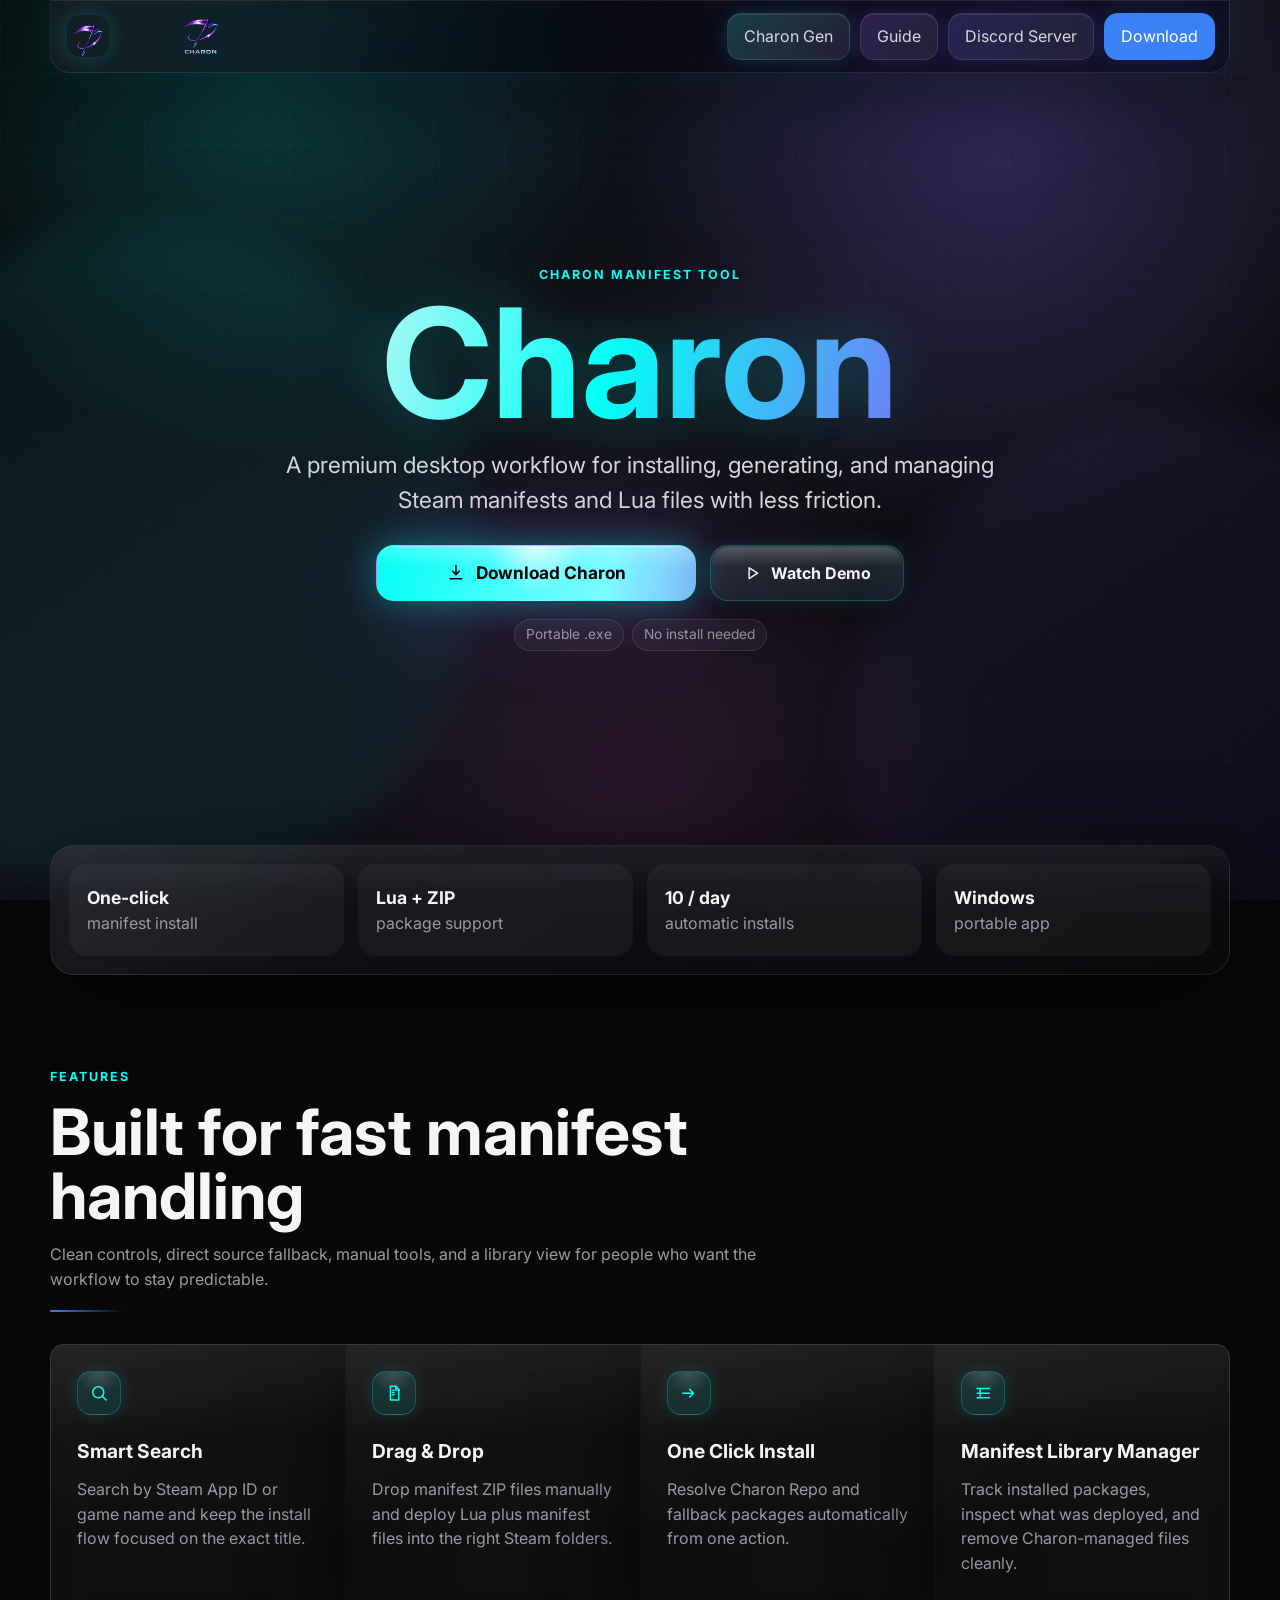
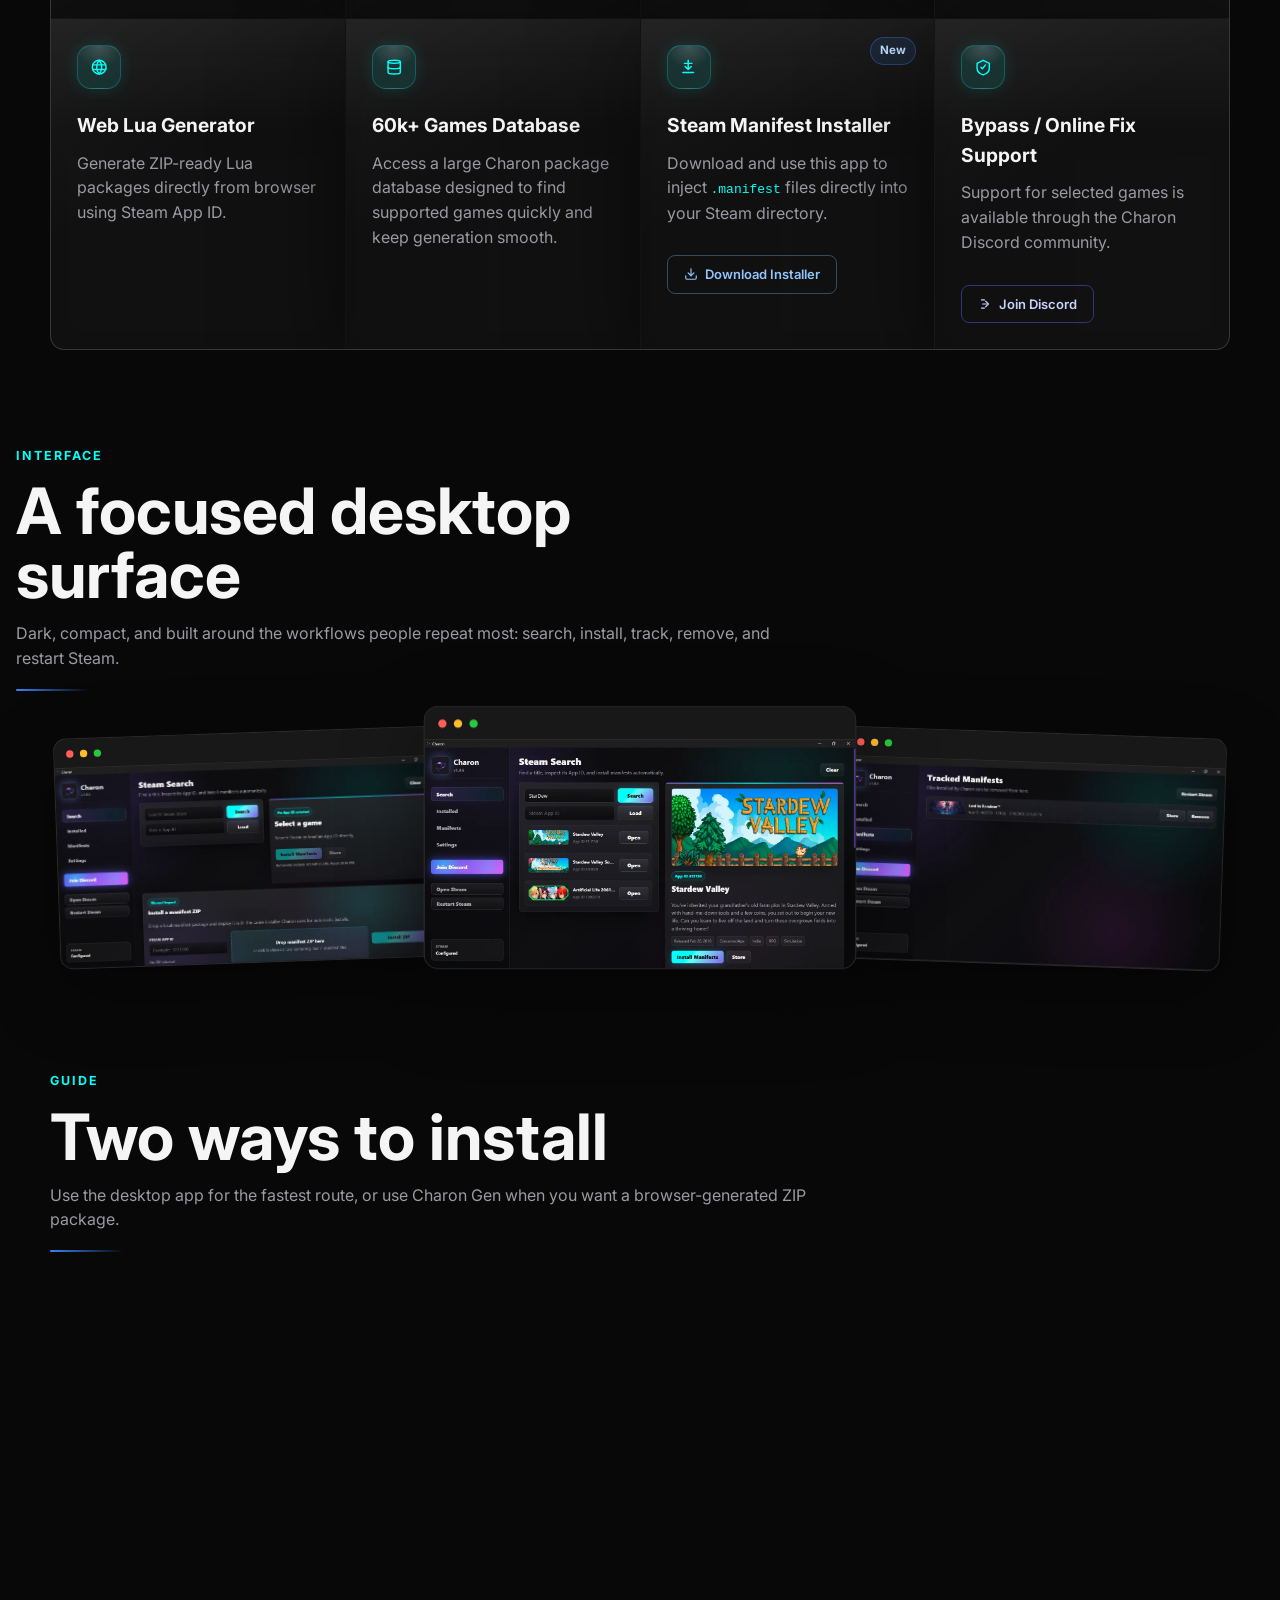
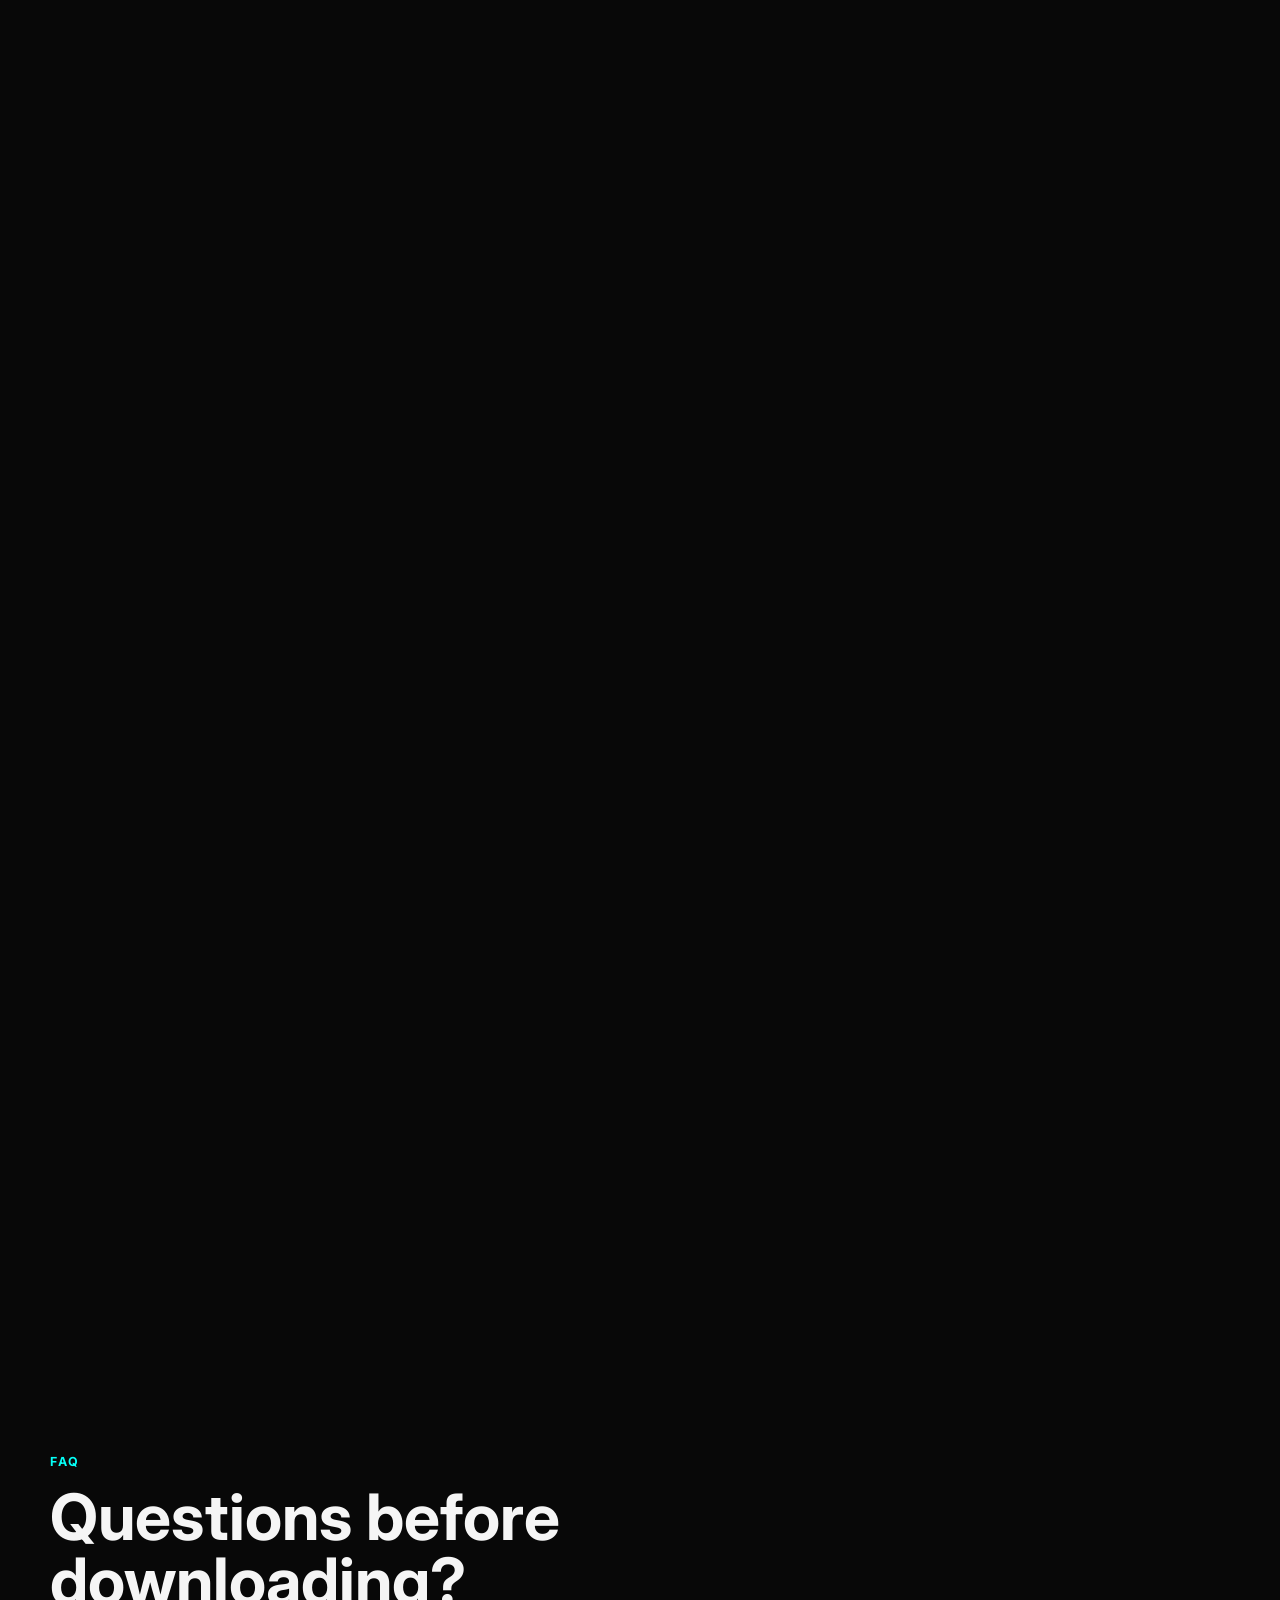
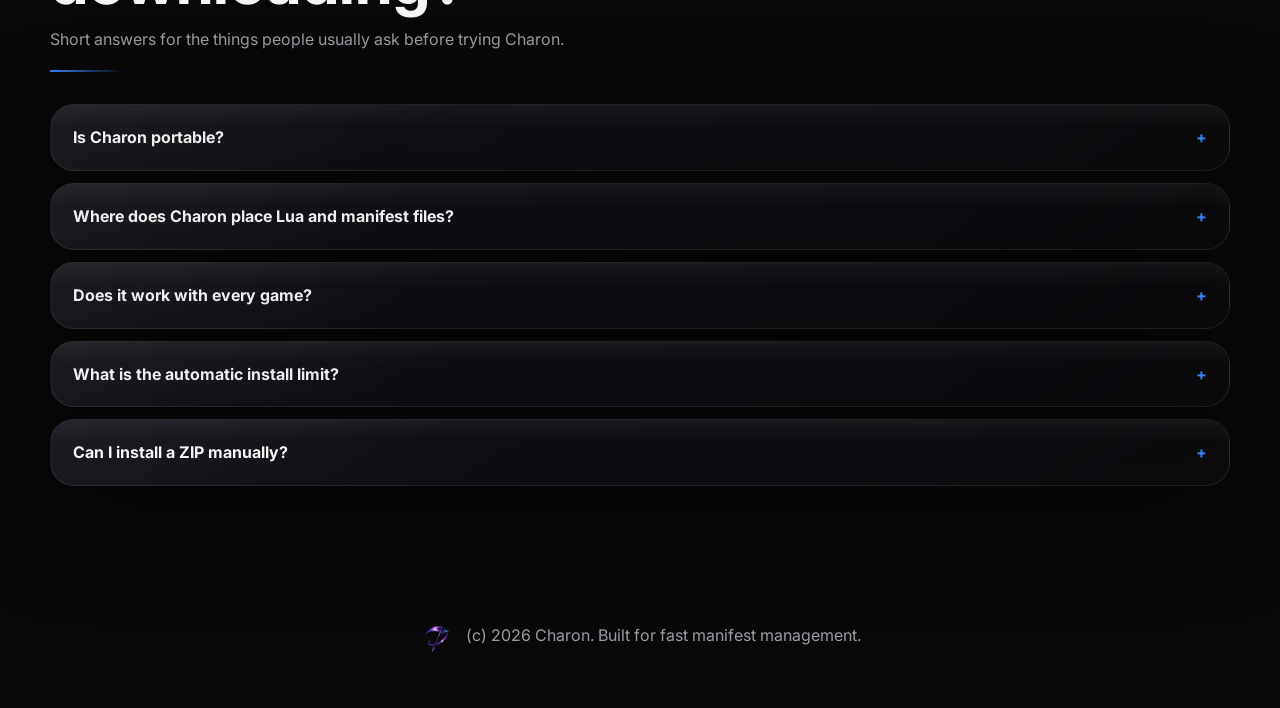
==== commit 57ee0930: "Update homepage feature grid" ====
--- a/index.html
+++ b/index.html
@@ -85,25 +85,6 @@
           <span>Portable .exe</span>
           <span>No install needed</span>
         </div>
-        <div class="hero-demo" aria-label="Charon interface preview">
-          <div class="browser-frame">
-            <div class="browser-bar"><span></span><span></span><span></span></div>
-            <div class="demo-reel">
-              <picture>
-                <source srcset="images/screenshot1.webp" type="image/webp">
-                <img src="images/screenshot1.png" alt="Charon app dashboard preview" width="1365" height="717" decoding="async">
-              </picture>
-              <picture>
-                <source srcset="images/screenshot2.webp" type="image/webp">
-                <img src="images/screenshot2.png" alt="Charon install preview" width="1363" height="720" decoding="async">
-              </picture>
-              <picture>
-                <source srcset="images/screenshot3.webp" type="image/webp">
-                <img src="images/screenshot3.png" alt="Charon settings preview" width="1365" height="721" decoding="async">
-              </picture>
-            </div>
-          </div>
-        </div>
       </div>
     </section>
 
@@ -171,6 +152,15 @@
           <a href="https://www.dropbox.com/scl/fi/a5bk24ax0eu8mdgujydmv/CharonManifestInstaller.exe?rlkey=ll5zh0bi7sjn643wbot878tcf&amp;st=6qbaeeq2&amp;dl=1" class="feature-download-btn" download>
             <svg aria-hidden="true" width="14" height="14" viewBox="0 0 24 24"><path d="M21 15v4a2 2 0 0 1-2 2H5a2 2 0 0 1-2-2v-4"/><path d="m7 10 5 5 5-5"/><path d="M12 15V3"/></svg>
             <span>Download Installer</span>
+          </a>
+        </article>
+        <article class="feature-card glass-panel">
+          <span class="icon-chip"><svg aria-hidden="true" viewBox="0 0 24 24"><path d="M12 3 4 7v6c0 5 3.4 7.6 8 9 4.6-1.4 8-4 8-9V7z"/><path d="m9 12 2 2 4-5"/></svg></span>
+          <h3>Bypass / Online Fix Support</h3>
+          <p>Support for selected games is available through the Charon Discord community.</p>
+          <a href="https://discord.gg/Qq2yACbXyf" class="feature-download-btn discord-feature-btn" target="_blank" rel="noopener">
+            <svg aria-hidden="true" width="14" height="14" viewBox="0 0 24 24"><path d="M8 12h8"/><path d="M13 7l5 5-5 5"/><path d="M6 5h5"/><path d="M6 19h5"/></svg>
+            <span>Join Discord</span>
           </a>
         </article>
       </div>
--- a/style.css
+++ b/style.css
@@ -447,23 +447,11 @@
   background: rgba(59, 130, 246, 0.12) !important;
 }
 
-.hero-demo {
-  width: min(900px, 100%);
-  margin: 0 auto;
-  perspective: 1000px;
-}
-
-.browser-frame,
 .screenshot-frame {
   overflow: hidden;
   border: 1px solid var(--border);
   border-radius: 14px;
   background: #151515;
-}
-
-.browser-frame {
-  box-shadow: 0 0 0 1px rgba(59, 130, 246, 0.06), 0 0 50px rgba(59, 130, 246, 0.12);
-  transform: rotateX(3deg);
 }
 
 .browser-bar {
@@ -489,22 +477,6 @@
 
 .browser-bar span:nth-child(3) {
   background: #28c840;
-}
-
-.demo-reel {
-  display: grid;
-  grid-template-columns: repeat(3, 100%);
-  overflow: hidden;
-}
-
-.demo-reel picture {
-  animation: demo-slide 12s ease-in-out infinite;
-}
-
-.demo-reel img {
-  width: 100%;
-  aspect-ratio: 1365 / 717;
-  object-fit: cover;
 }
 
 .btn {
@@ -803,6 +775,17 @@
   outline: none;
 }
 
+.discord-feature-btn {
+  color: #c7d2fe;
+  border-color: rgba(88, 101, 242, 0.45);
+}
+
+.discord-feature-btn:hover,
+.discord-feature-btn:focus-visible {
+  background: rgba(88, 101, 242, 0.14);
+  border-color: rgba(88, 101, 242, 0.72);
+}
+
 .feature-card h3,
 .guide-card h3,
 .discord-grid h3,
@@ -1137,18 +1120,6 @@
 
   50% {
     background-position: 100% 50%;
-  }
-}
-
-@keyframes demo-slide {
-  0%, 28% {
-    transform: translateX(0);
-  }
-  36%, 64% {
-    transform: translateX(-100%);
-  }
-  72%, 100% {
-    transform: translateX(-200%);
   }
 }
 
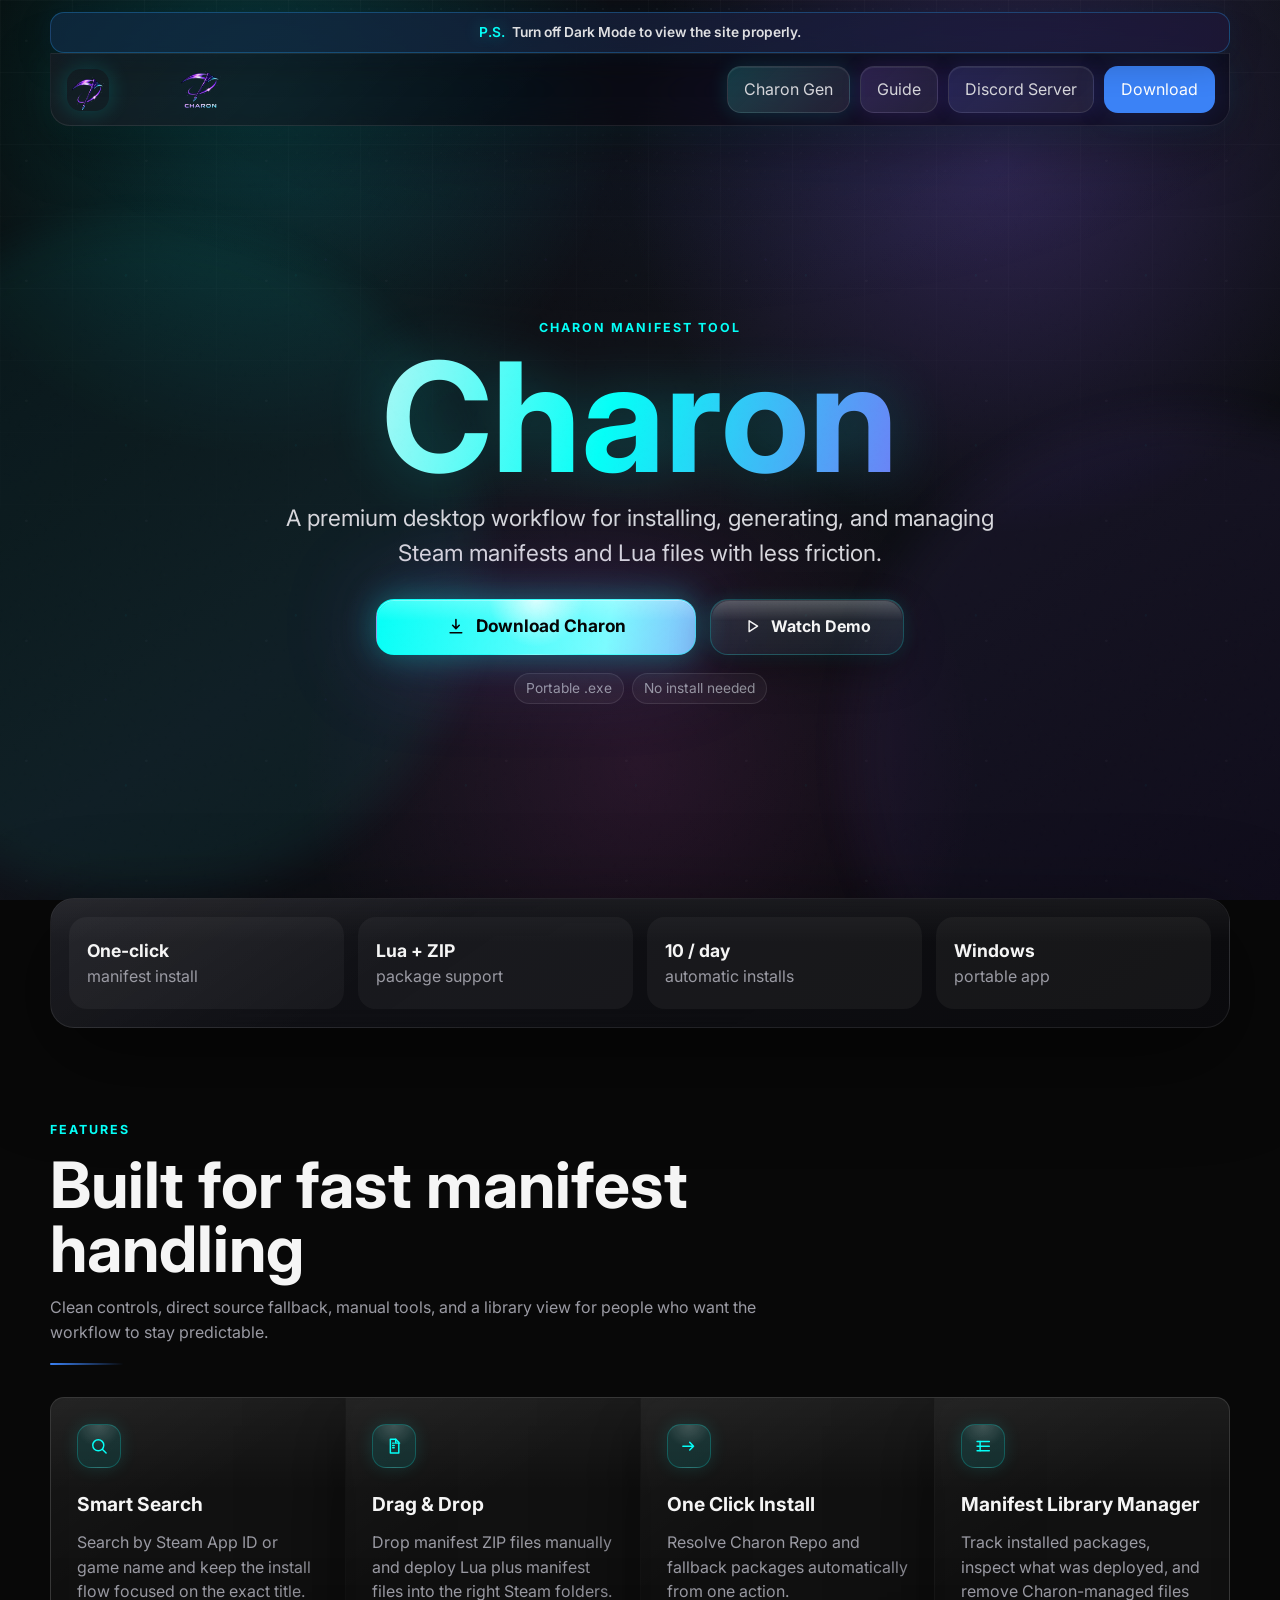
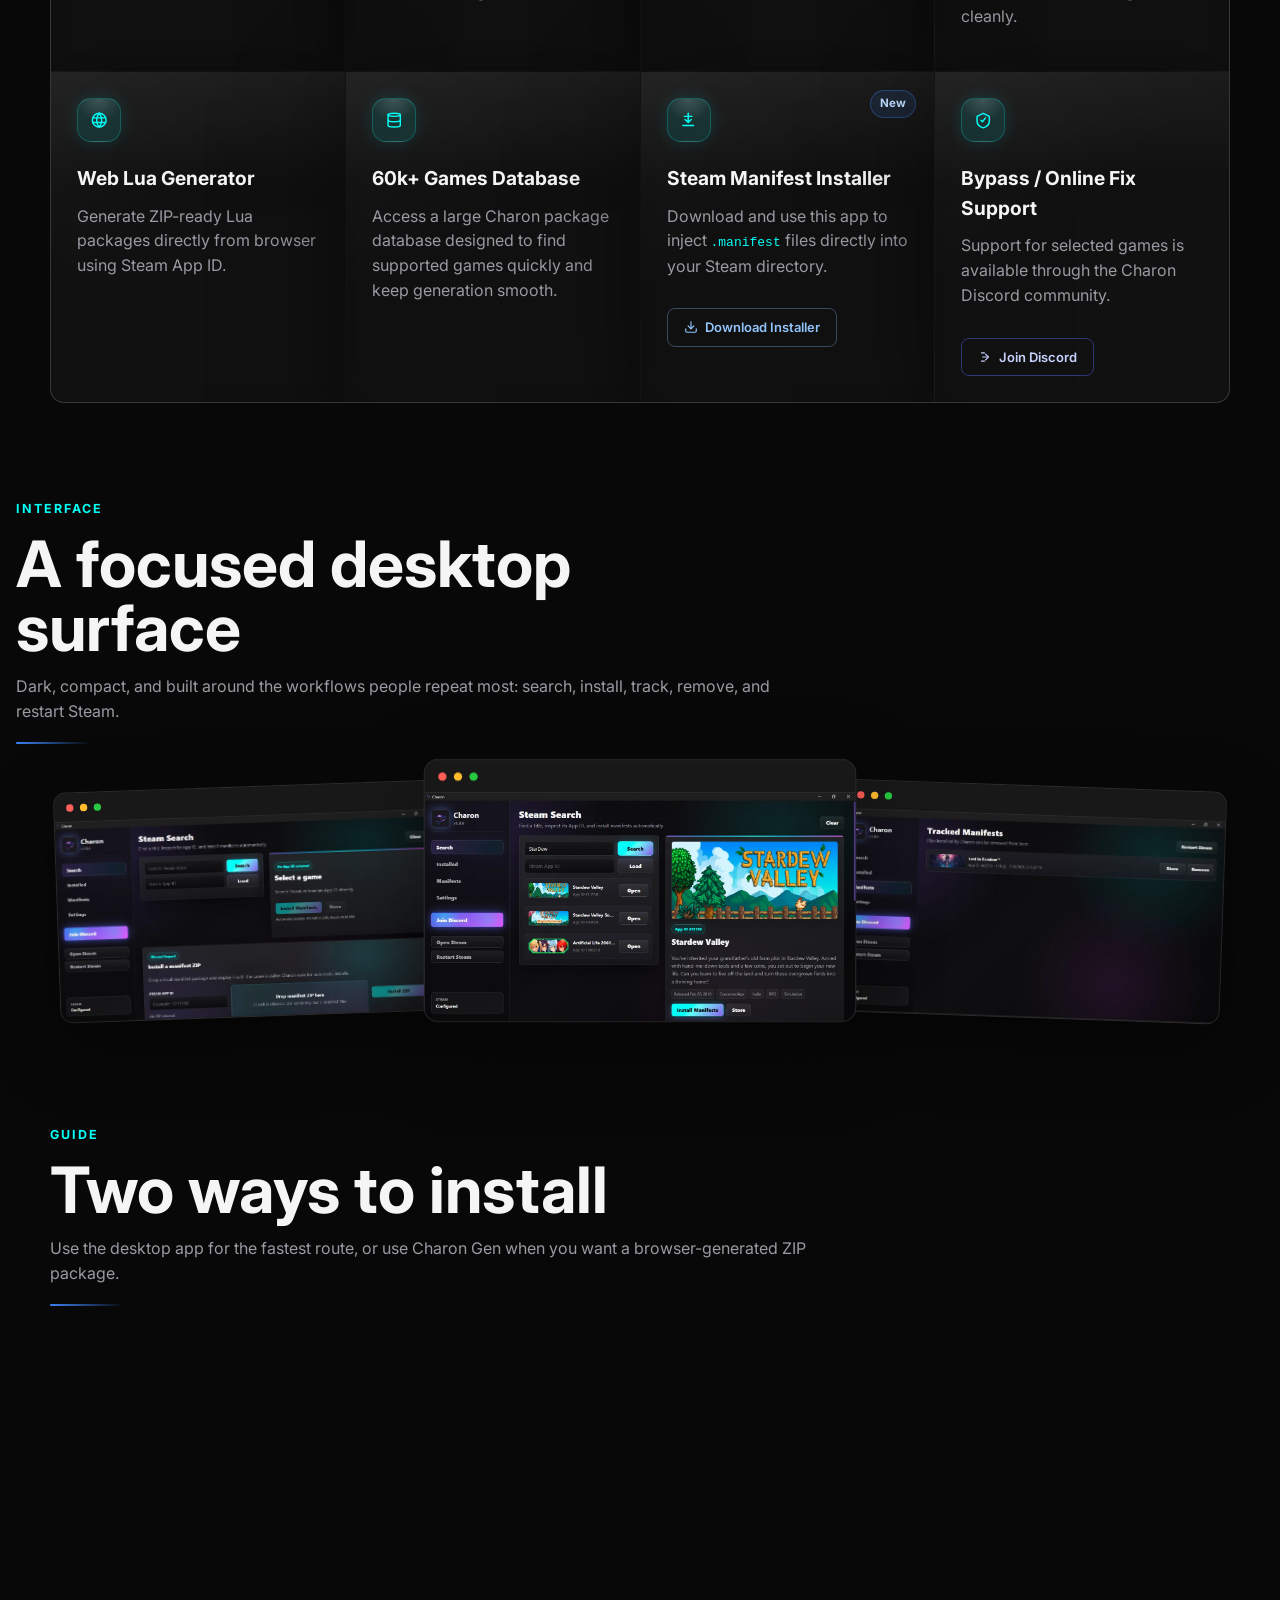
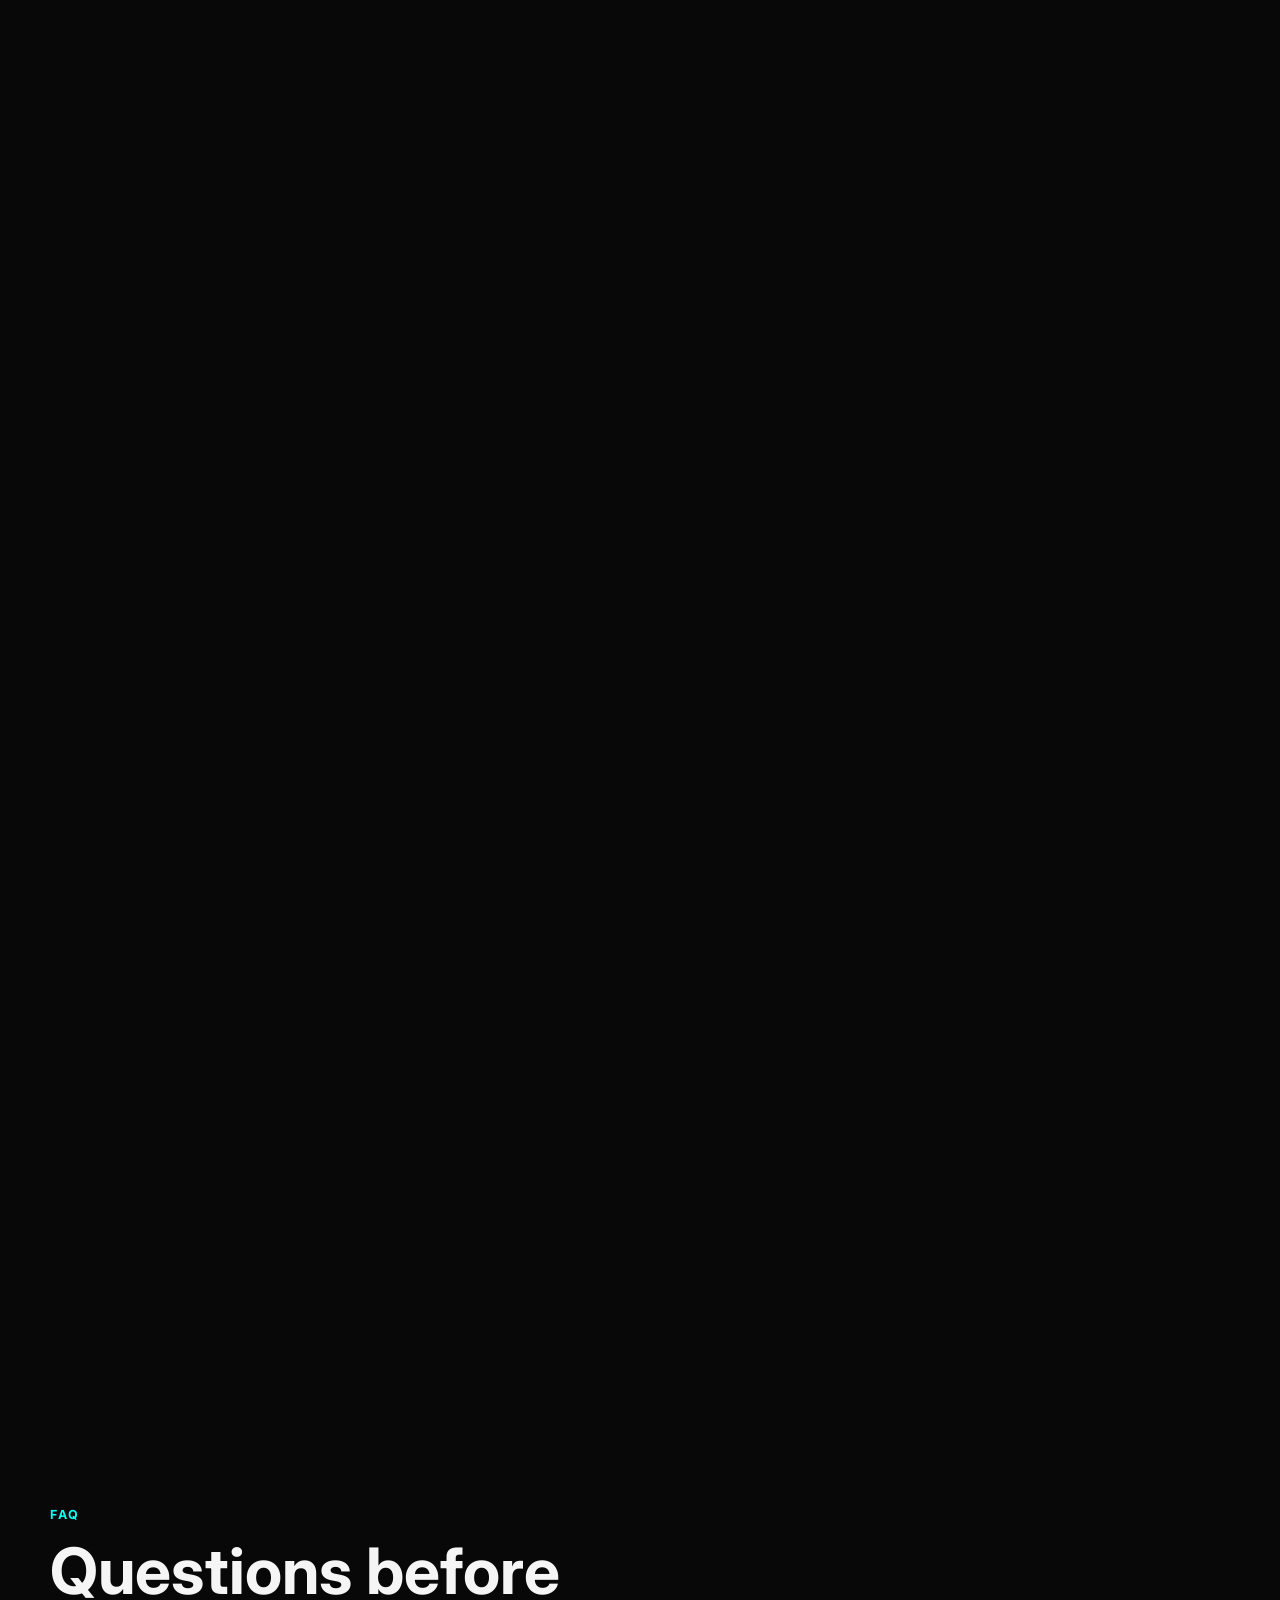
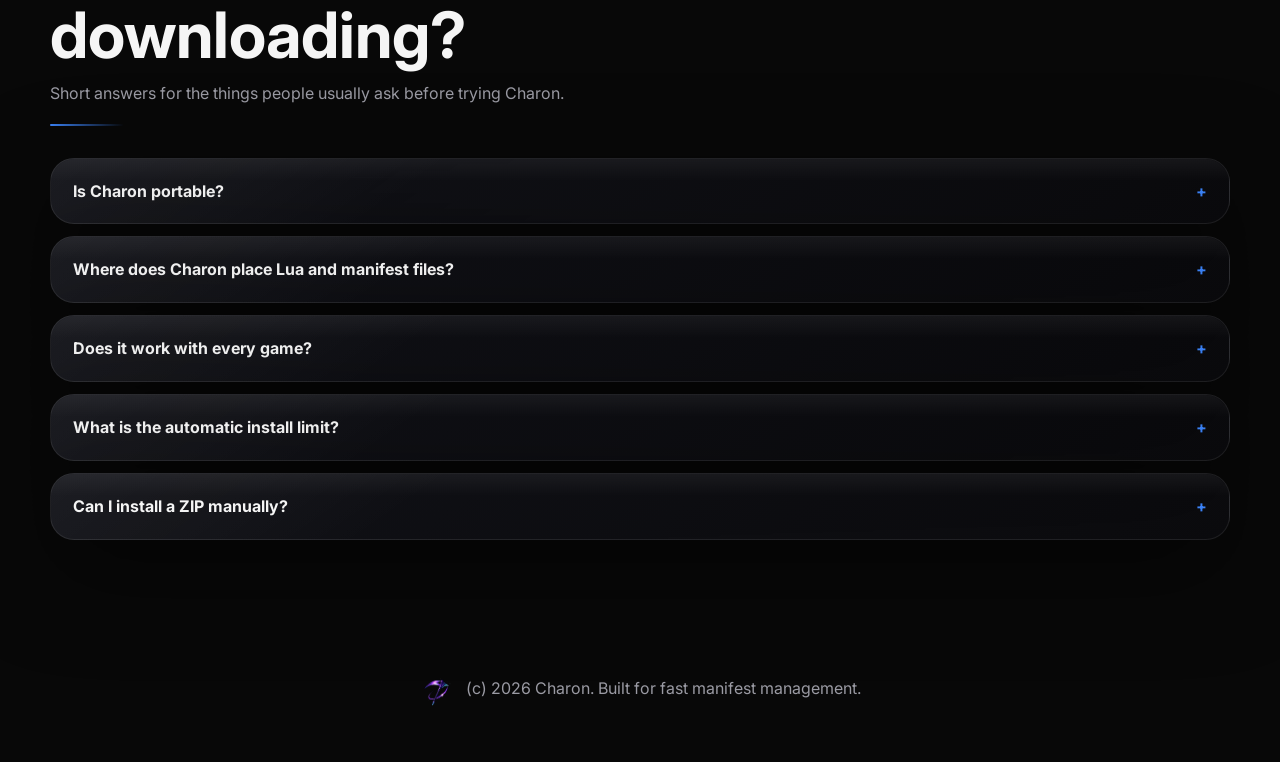
==== commit ad4658c7: "Add dark mode viewing notice" ====
--- a/index.html
+++ b/index.html
@@ -3,8 +3,11 @@
 <head>
   <meta charset="UTF-8">
   <meta name="viewport" content="width=device-width, initial-scale=1.0">
-  <meta name="theme-color" content="#080808">
-  <meta name="color-scheme" content="dark">
+  <script>
+    document.documentElement.setAttribute("data-theme", "light");
+  </script>
+  <meta name="theme-color" content="#ffffff">
+  <meta name="color-scheme" content="light">
   <title>Charon Manifest Tool - Steam Lua & Manifest Manager</title>
   <meta name="description" content="Download Charon Manifest Tool, a premium Windows app for Steam manifest and Lua management with automatic install, drag-and-drop ZIP support, manual tools, and Charon Gen.">
   <meta name="keywords" content="Charon, Charon Manifest Tool, Steam manifest tool, Steam Lua manager, Lua ZIP generator, manifest manager, Charon Gen, Steam App ID generator">
@@ -36,13 +39,17 @@
   <link rel="preconnect" href="https://fonts.gstatic.com" crossorigin>
   <link rel="preconnect" href="https://www.dropbox.com">
   <link href="https://fonts.googleapis.com/css2?family=Inter:wght@400;500;600;700;800&family=Space+Grotesk:wght@400;500;600;700&display=swap" rel="stylesheet">
-  <link rel="stylesheet" href="style.css?v=20260602a">
+  <link rel="stylesheet" href="style.css?v=20260602c">
 </head>
 <body>
   <div class="site-bg" aria-hidden="true">
     <span class="mesh mesh-a"></span>
     <span class="mesh mesh-b"></span>
     <span class="grid-glow"></span>
+  </div>
+
+  <div class="theme-ps" role="note">
+    <span>P.S.</span> Turn off Dark Mode to view the site properly.
   </div>
 
   <header class="topbar" data-reveal>
--- a/style.css
+++ b/style.css
@@ -1,5 +1,5 @@
 :root {
-  color-scheme: dark;
+  color-scheme: light;
   --bg: #080808;
   --bg-2: #111217;
   --panel: rgba(18, 18, 22, 0.72);
@@ -27,6 +27,10 @@
   --max: 1180px;
 }
 
+html[data-theme="light"] {
+  color-scheme: light;
+}
+
 * {
   box-sizing: border-box;
 }
@@ -153,6 +157,32 @@
   background-image: radial-gradient(rgba(255, 255, 255, 0.15) 1px, transparent 1px);
   background-size: 18px 18px;
   mask-image: radial-gradient(ellipse 80% 50% at 50% 0%, #000, transparent 70%);
+}
+
+.theme-ps {
+  position: relative;
+  z-index: 120;
+  width: min(var(--max), calc(100% - 32px));
+  margin: 12px auto 0;
+  padding: 9px 14px;
+  border: 1px solid rgba(41, 167, 255, 0.3);
+  border-radius: 14px;
+  background:
+    linear-gradient(135deg, rgba(41, 167, 255, 0.16), rgba(139, 92, 246, 0.12)),
+    rgba(10, 10, 18, 0.74);
+  color: rgba(245, 245, 245, 0.9);
+  box-shadow: 0 10px 34px rgba(0, 0, 0, 0.22), 0 0 28px rgba(41, 167, 255, 0.08);
+  backdrop-filter: blur(14px) saturate(170%);
+  -webkit-backdrop-filter: blur(14px) saturate(170%);
+  font-size: 0.86rem;
+  font-weight: 600;
+  text-align: center;
+}
+
+.theme-ps span {
+  color: var(--cyan);
+  margin-right: 4px;
+  text-shadow: 0 0 16px rgba(5, 255, 247, 0.42);
 }
 
 .topbar {
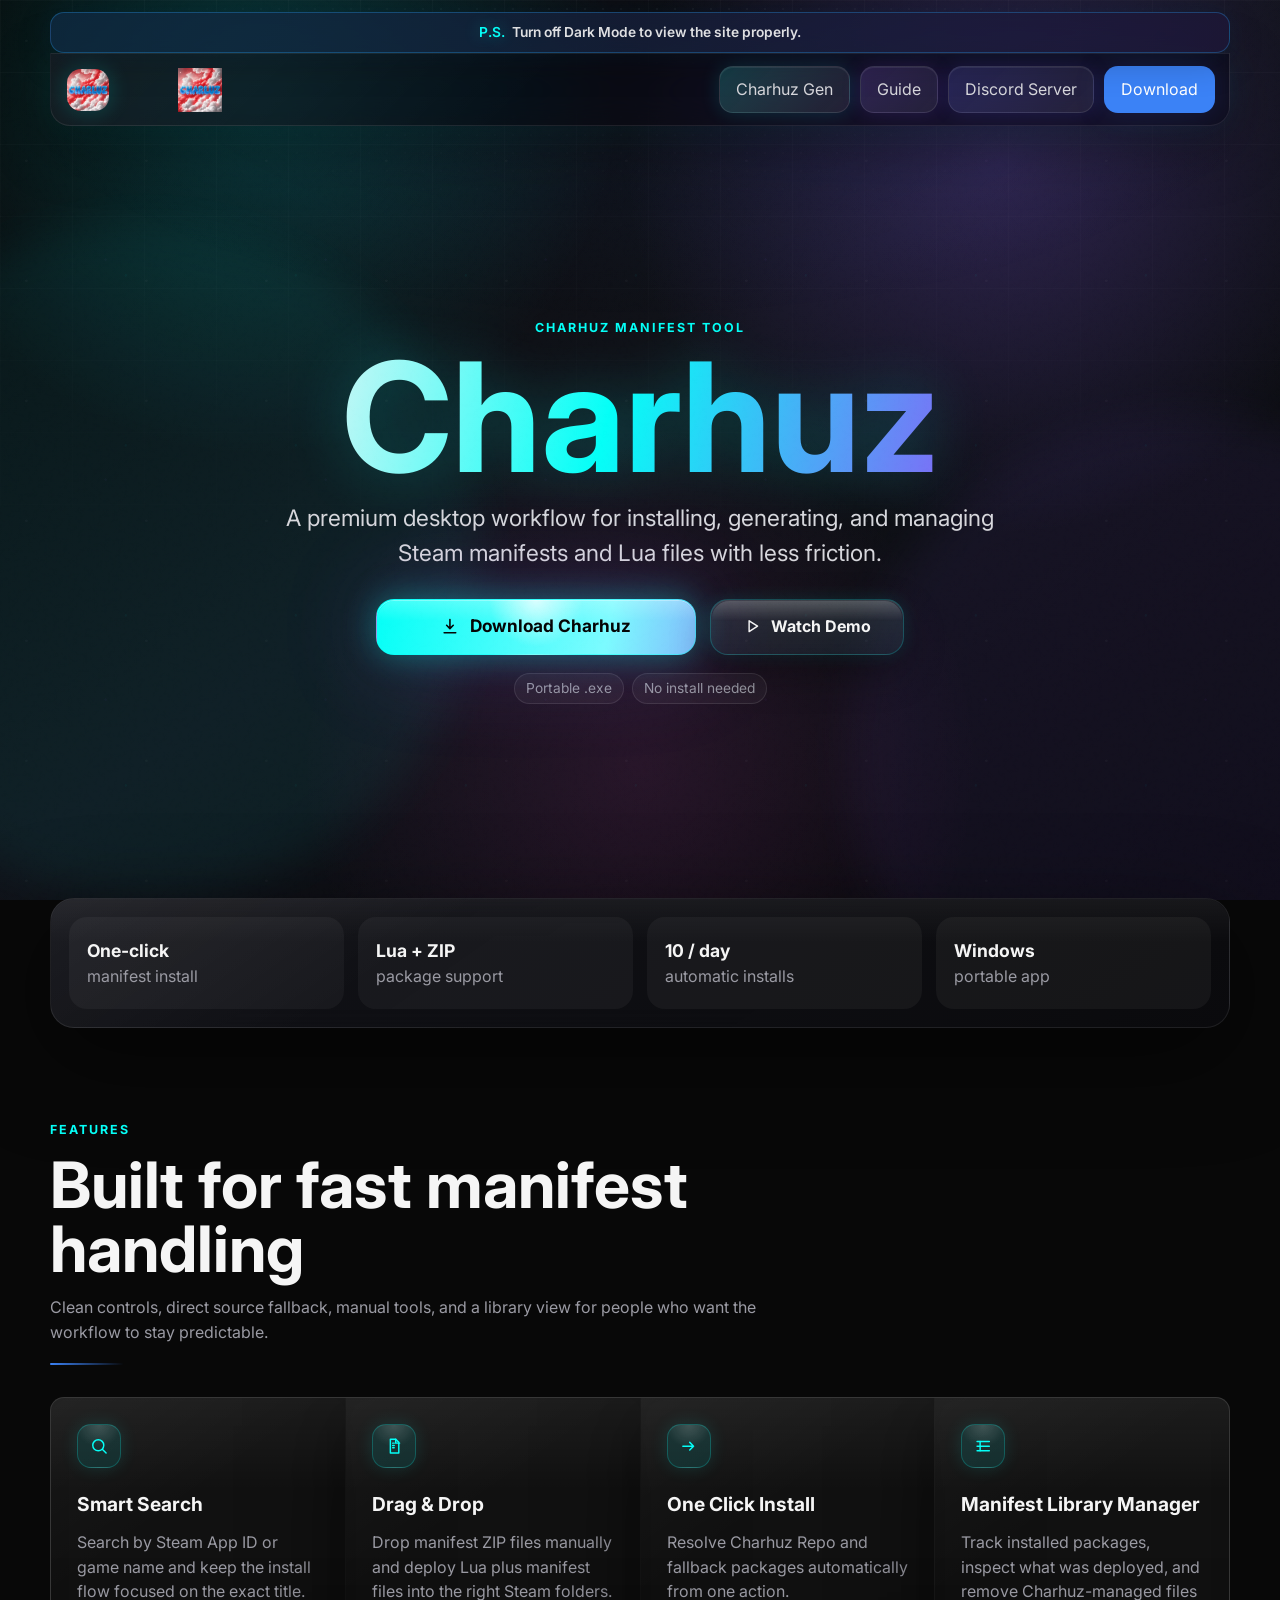
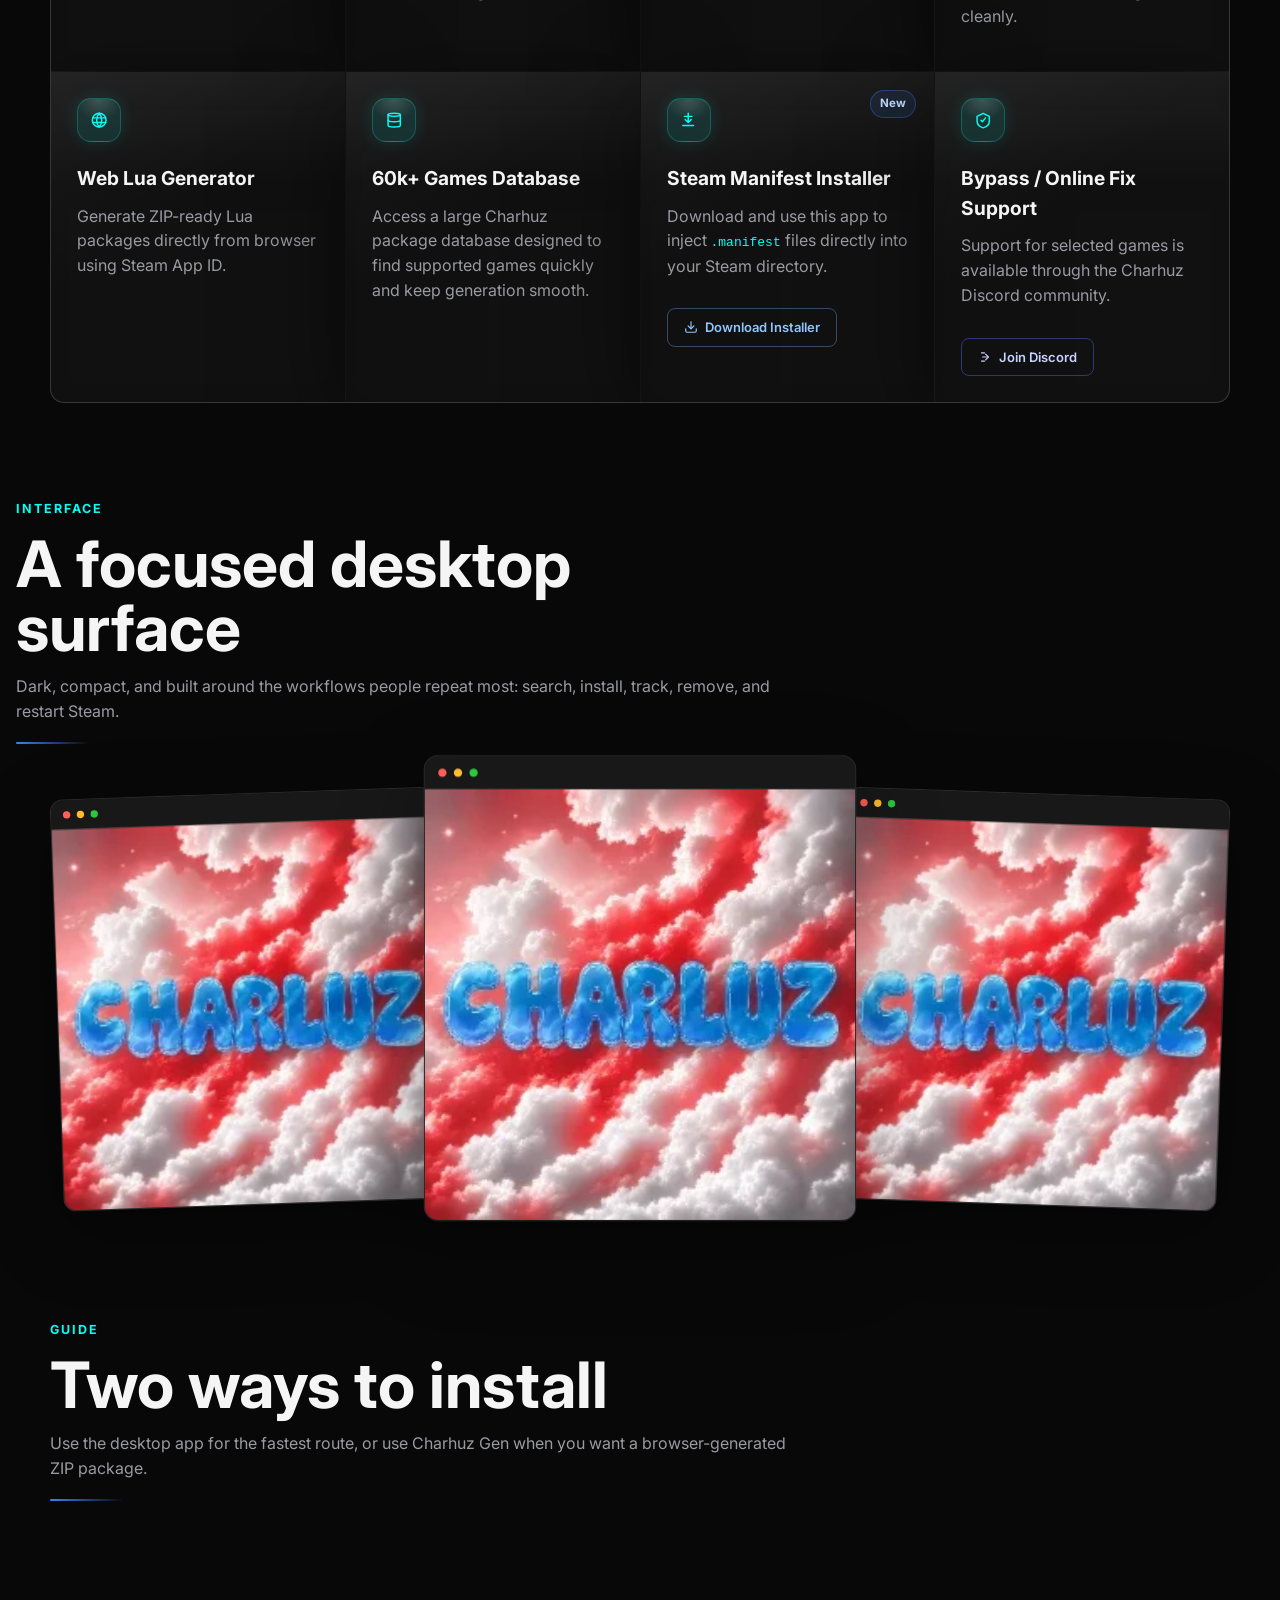
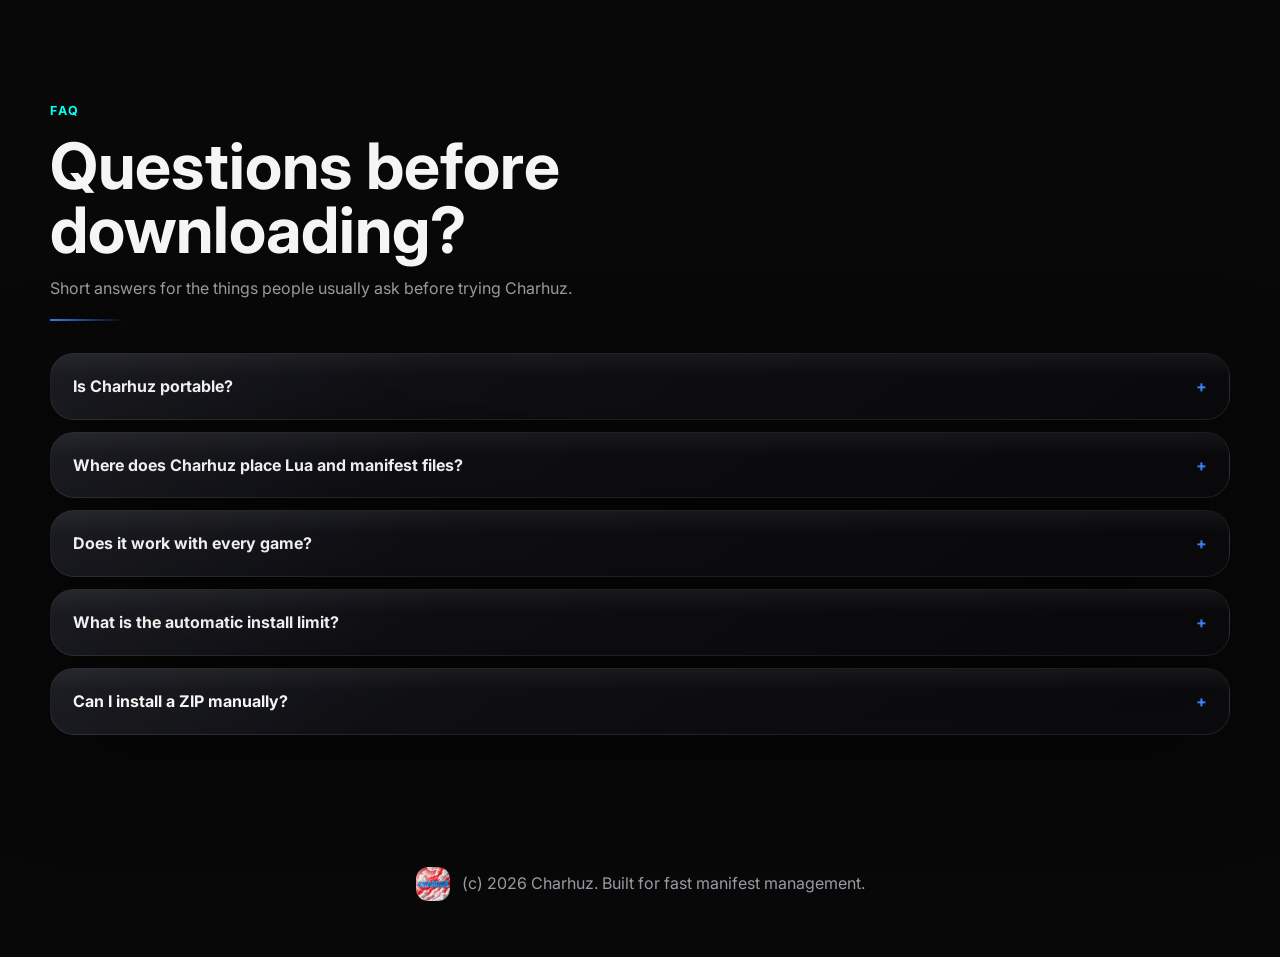
==== commit d77f3153: "Rename Charon site to Charhuz" ====
--- a/index.html
+++ b/index.html
@@ -8,28 +8,28 @@
   </script>
   <meta name="theme-color" content="#ffffff">
   <meta name="color-scheme" content="light">
-  <title>Charon Manifest Tool - Steam Lua & Manifest Manager</title>
-  <meta name="description" content="Download Charon Manifest Tool, a premium Windows app for Steam manifest and Lua management with automatic install, drag-and-drop ZIP support, manual tools, and Charon Gen.">
-  <meta name="keywords" content="Charon, Charon Manifest Tool, Steam manifest tool, Steam Lua manager, Lua ZIP generator, manifest manager, Charon Gen, Steam App ID generator">
-  <meta name="author" content="Charon">
+  <title>Charhuz Manifest Tool - Steam Lua & Manifest Manager</title>
+  <meta name="description" content="Download Charhuz Manifest Tool, a premium Windows app for Steam manifest and Lua management with automatic install, drag-and-drop ZIP support, manual tools, and Charhuz Gen.">
+  <meta name="keywords" content="Charhuz, Charhuz Manifest Tool, Steam manifest tool, Steam Lua manager, Lua ZIP generator, manifest manager, Charhuz Gen, Steam App ID generator">
+  <meta name="author" content="Charhuz">
   <meta name="robots" content="index, follow, max-image-preview:large">
   <meta name="googlebot" content="index, follow, max-snippet:-1, max-image-preview:large, max-video-preview:-1">
-  <meta name="application-name" content="Charon Manifest Tool">
-  <meta name="apple-mobile-web-app-title" content="Charon">
+  <meta name="application-name" content="Charhuz Manifest Tool">
+  <meta name="apple-mobile-web-app-title" content="Charhuz">
   <meta name="format-detection" content="telephone=no">
-  <link rel="canonical" href="https://charon.co.in/">
-
-  <meta property="og:title" content="Charon Manifest Tool - Steam Lua & Manifest Manager">
-  <meta property="og:description" content="A polished Windows app for Steam manifest and Lua management with automatic install, manual ZIP support, and Charon Gen.">
+  <link rel="canonical" href="https://charhuz.co.in/">
+
+  <meta property="og:title" content="Charhuz Manifest Tool - Steam Lua & Manifest Manager">
+  <meta property="og:description" content="A polished Windows app for Steam manifest and Lua management with automatic install, manual ZIP support, and Charhuz Gen.">
   <meta property="og:type" content="website">
-  <meta property="og:url" content="https://charon.co.in/">
-  <meta property="og:site_name" content="Charon">
+  <meta property="og:url" content="https://charhuz.co.in/">
+  <meta property="og:site_name" content="Charhuz">
   <meta property="og:locale" content="en_US">
-  <meta property="og:image" content="https://charon.co.in/images/screenshot1.png">
+  <meta property="og:image" content="https://charhuz.co.in/images/screenshot1.png">
   <meta name="twitter:card" content="summary_large_image">
-  <meta name="twitter:title" content="Charon Manifest Tool">
+  <meta name="twitter:title" content="Charhuz Manifest Tool">
   <meta name="twitter:description" content="Generate, install, and manage Steam manifest packages with a premium desktop workflow.">
-  <meta name="twitter:image" content="https://charon.co.in/images/screenshot1.png">
+  <meta name="twitter:image" content="https://charhuz.co.in/images/screenshot1.png">
 
   <link rel="icon" href="favicon.ico" sizes="any">
   <link rel="icon" type="image/png" sizes="192x192" href="images/icon-192.png">
@@ -53,9 +53,9 @@
   </div>
 
   <header class="topbar" data-reveal>
-    <a class="brand" href="index.html" aria-label="Charon home">
+    <a class="brand" href="index.html" aria-label="Charhuz home">
       <img src="images/charon-mark-nav.png" alt="" width="42" height="42" decoding="async">
-      <img class="brand-logo" src="images/charon-logo-nav.png" alt="Charon" width="158" height="44" decoding="async">
+      <img class="brand-logo" src="images/charon-logo-nav.png" alt="Charhuz" width="158" height="44" decoding="async">
     </a>
     <button class="nav-toggle" type="button" aria-label="Open navigation" aria-expanded="false" aria-controls="primary-nav">
       <span></span>
@@ -63,25 +63,25 @@
       <span></span>
     </button>
     <nav class="nav-links" id="primary-nav" aria-label="Primary navigation">
-      <a href="charon-gen.html">Charon Gen</a>
+      <a href="charhuz-gen.html">Charhuz Gen</a>
       <a href="#guide">Guide</a>
       <a href="#discord">Discord Server</a>
-      <a class="nav-download" href="https://www.dropbox.com/scl/fi/oxwr1hcsx0uu6laa6wk9m/Charon.exe?rlkey=wki4gg5u9v0lpsmtjz7ongapj&amp;st=6cywhvt1&amp;dl=1">Download</a>
+      <a class="nav-download" href="https://www.dropbox.com/scl/fi/oxwr1hcsx0uu6laa6wk9m/Charhuz.exe?rlkey=wki4gg5u9v0lpsmtjz7ongapj&amp;st=6cywhvt1&amp;dl=1">Download</a>
     </nav>
   </header>
 
   <main>
     <section class="hero section-shell" id="home" data-reveal>
       <div class="hero-copy">
-        <p class="eyebrow">Charon Manifest Tool</p>
-        <h1>Charon</h1>
+        <p class="eyebrow">Charhuz Manifest Tool</p>
+        <h1>Charhuz</h1>
         <p class="hero-subtitle">
           A premium desktop workflow for installing, generating, and managing Steam manifests and Lua files with less friction.
         </p>
         <div class="hero-cta-row">
-          <a class="btn btn-primary hero-download" href="https://www.dropbox.com/scl/fi/oxwr1hcsx0uu6laa6wk9m/Charon.exe?rlkey=wki4gg5u9v0lpsmtjz7ongapj&amp;st=6cywhvt1&amp;dl=1">
+          <a class="btn btn-primary hero-download" href="https://www.dropbox.com/scl/fi/oxwr1hcsx0uu6laa6wk9m/Charhuz.exe?rlkey=wki4gg5u9v0lpsmtjz7ongapj&amp;st=6cywhvt1&amp;dl=1">
             <svg aria-hidden="true" viewBox="0 0 24 24"><path d="M12 3v11m0 0 4-4m-4 4-4-4M5 19h14"/></svg>
-            <span>Download Charon</span>
+            <span>Download Charhuz</span>
           </a>
           <a class="btn btn-secondary" href="https://drive.google.com/file/d/1zFi4BKB8sHG7lF1yZrAUVuvqOsPmZD2d/view?usp=sharing" target="_blank" rel="noopener">
             <svg aria-hidden="true" viewBox="0 0 24 24"><path d="m8 5 11 7-11 7z"/></svg>
@@ -95,7 +95,7 @@
       </div>
     </section>
 
-    <section class="metric-strip glass-panel" aria-label="Charon highlights" data-reveal>
+    <section class="metric-strip glass-panel" aria-label="Charhuz highlights" data-reveal>
       <div>
         <strong>One-click</strong>
         <span>manifest install</span>
@@ -134,12 +134,12 @@
         <article class="feature-card glass-panel">
           <span class="icon-chip"><svg aria-hidden="true" viewBox="0 0 24 24"><path d="M5 12h14m0 0-5-5m5 5-5 5"/></svg></span>
           <h3>One Click Install</h3>
-          <p>Resolve Charon Repo and fallback packages automatically from one action.</p>
+          <p>Resolve Charhuz Repo and fallback packages automatically from one action.</p>
         </article>
         <article class="feature-card glass-panel">
           <span class="icon-chip"><svg aria-hidden="true" viewBox="0 0 24 24"><path d="M4 6h16M4 12h16M4 18h16"/><path d="M8 6v12"/></svg></span>
           <h3>Manifest Library Manager</h3>
-          <p>Track installed packages, inspect what was deployed, and remove Charon-managed files cleanly.</p>
+          <p>Track installed packages, inspect what was deployed, and remove Charhuz-managed files cleanly.</p>
         </article>
         <article class="feature-card glass-panel">
           <span class="icon-chip"><svg aria-hidden="true" viewBox="0 0 24 24"><path d="M12 21a9 9 0 1 0 0-18 9 9 0 0 0 0 18Z"/><path d="M3.6 9h16.8M3.6 15h16.8M12 3a14 14 0 0 1 0 18M12 3a14 14 0 0 0 0 18"/></svg></span>
@@ -149,14 +149,14 @@
         <article class="feature-card glass-panel">
           <span class="icon-chip"><svg aria-hidden="true" viewBox="0 0 24 24"><path d="M4 5c0-1.1 3.6-2 8-2s8 .9 8 2-3.6 2-8 2-8-.9-8-2Z"/><path d="M4 5v14c0 1.1 3.6 2 8 2s8-.9 8-2V5"/><path d="M4 12c0 1.1 3.6 2 8 2s8-.9 8-2"/></svg></span>
           <h3>60k+ Games Database</h3>
-          <p>Access a large Charon package database designed to find supported games quickly and keep generation smooth.</p>
+          <p>Access a large Charhuz package database designed to find supported games quickly and keep generation smooth.</p>
         </article>
         <article class="feature-card glass-panel installer-feature">
           <span class="new-badge">New</span>
           <span class="icon-chip"><svg aria-hidden="true" viewBox="0 0 24 24"><path d="M12 3v12m0 0 4-4m-4 4-4-4"/><path d="M5 19h14"/><path d="M7 7h10"/></svg></span>
           <h3>Steam Manifest Installer</h3>
           <p>Download and use this app to inject <code>.manifest</code> files directly into your Steam directory.</p>
-          <a href="https://www.dropbox.com/scl/fi/a5bk24ax0eu8mdgujydmv/CharonManifestInstaller.exe?rlkey=ll5zh0bi7sjn643wbot878tcf&amp;st=6qbaeeq2&amp;dl=1" class="feature-download-btn" download>
+          <a href="https://www.dropbox.com/scl/fi/a5bk24ax0eu8mdgujydmv/CharhuzManifestInstaller.exe?rlkey=ll5zh0bi7sjn643wbot878tcf&amp;st=6qbaeeq2&amp;dl=1" class="feature-download-btn" download>
             <svg aria-hidden="true" width="14" height="14" viewBox="0 0 24 24"><path d="M21 15v4a2 2 0 0 1-2 2H5a2 2 0 0 1-2-2v-4"/><path d="m7 10 5 5 5-5"/><path d="M12 15V3"/></svg>
             <span>Download Installer</span>
           </a>
@@ -164,7 +164,7 @@
         <article class="feature-card glass-panel">
           <span class="icon-chip"><svg aria-hidden="true" viewBox="0 0 24 24"><path d="M12 3 4 7v6c0 5 3.4 7.6 8 9 4.6-1.4 8-4 8-9V7z"/><path d="m9 12 2 2 4-5"/></svg></span>
           <h3>Bypass / Online Fix Support</h3>
-          <p>Support for selected games is available through the Charon Discord community.</p>
+          <p>Support for selected games is available through the Charhuz Discord community.</p>
           <a href="https://discord.gg/Qq2yACbXyf" class="feature-download-btn discord-feature-btn" target="_blank" rel="noopener">
             <svg aria-hidden="true" width="14" height="14" viewBox="0 0 24 24"><path d="M8 12h8"/><path d="M13 7l5 5-5 5"/><path d="M6 5h5"/><path d="M6 19h5"/></svg>
             <span>Join Discord</span>
@@ -180,25 +180,25 @@
         <p>Dark, compact, and built around the workflows people repeat most: search, install, track, remove, and restart Steam.</p>
       </div>
       <div class="screens">
-        <button class="screenshot-frame" type="button" data-lightbox="images/screenshot1.png" aria-label="Open Charon dashboard screenshot">
+        <button class="screenshot-frame" type="button" data-lightbox="images/screenshot1.png" aria-label="Open Charhuz dashboard screenshot">
           <span class="browser-bar"><span></span><span></span><span></span></span>
           <picture>
             <source srcset="images/screenshot1.webp" type="image/webp">
-            <img src="images/screenshot1.png" alt="Charon dashboard screenshot" width="1365" height="717" loading="lazy" decoding="async">
+            <img src="images/screenshot1.png" alt="Charhuz dashboard screenshot" width="1365" height="717" loading="lazy" decoding="async">
           </picture>
         </button>
-        <button class="screenshot-frame" type="button" data-lightbox="images/screenshot2.png" aria-label="Open Charon manifest install screenshot">
+        <button class="screenshot-frame" type="button" data-lightbox="images/screenshot2.png" aria-label="Open Charhuz manifest install screenshot">
           <span class="browser-bar"><span></span><span></span><span></span></span>
           <picture>
             <source srcset="images/screenshot2.webp" type="image/webp">
-            <img src="images/screenshot2.png" alt="Charon manifest install screenshot" width="1363" height="720" loading="lazy" decoding="async">
+            <img src="images/screenshot2.png" alt="Charhuz manifest install screenshot" width="1363" height="720" loading="lazy" decoding="async">
           </picture>
         </button>
-        <button class="screenshot-frame" type="button" data-lightbox="images/screenshot3.png" aria-label="Open Charon settings screenshot">
+        <button class="screenshot-frame" type="button" data-lightbox="images/screenshot3.png" aria-label="Open Charhuz settings screenshot">
           <span class="browser-bar"><span></span><span></span><span></span></span>
           <picture>
             <source srcset="images/screenshot3.webp" type="image/webp">
-            <img src="images/screenshot3.png" alt="Charon settings screenshot" width="1365" height="721" loading="lazy" decoding="async">
+            <img src="images/screenshot3.png" alt="Charhuz settings screenshot" width="1365" height="721" loading="lazy" decoding="async">
           </picture>
         </button>
       </div>
@@ -208,7 +208,7 @@
       <div class="section-heading">
         <p class="eyebrow">Guide</p>
         <h2>Two ways to install</h2>
-        <p>Use the desktop app for the fastest route, or use Charon Gen when you want a browser-generated ZIP package.</p>
+        <p>Use the desktop app for the fastest route, or use Charhuz Gen when you want a browser-generated ZIP package.</p>
       </div>
       <div class="guide-grid">
         <article class="guide-card glass-panel">
@@ -217,10 +217,10 @@
             <h3>Method 1 - Automatic Install</h3>
           </div>
           <ol>
-            <li>Download Charon from the download button.</li>
-            <li>Open Charon and let it detect your Steam folder.</li>
+            <li>Download Charhuz from the download button.</li>
+            <li>Open Charhuz and let it detect your Steam folder.</li>
             <li>Search or generate from the App ID.</li>
-            <li>Install automatically and let Charon prepare the required files.</li>
+            <li>Install automatically and let Charhuz prepare the required files.</li>
             <li>Launch Steam and start from the library.</li>
           </ol>
         </article>
@@ -230,12 +230,12 @@
             <h3>Method 2 - Manual Install</h3>
           </div>
           <ol>
-            <li>Open Charon Gen from the navigation.</li>
+            <li>Open Charhuz Gen from the navigation.</li>
             <li>Enter the Steam App ID and wait for game details.</li>
             <li>Generate or resolve a ZIP package.</li>
             <li>Download the ZIP and keep it ready.</li>
-            <li>Open Charon and drag the manifest ZIP into the manual drop area.</li>
-            <li>Let Charon place the Lua and manifest files into the correct Steam folders.</li>
+            <li>Open Charhuz and drag the manifest ZIP into the manual drop area.</li>
+            <li>Let Charhuz place the Lua and manifest files into the correct Steam folders.</li>
           </ol>
         </article>
       </div>
@@ -245,7 +245,7 @@
       <div class="discord-card glass-panel">
         <div class="discord-copy">
           <p class="eyebrow">Discord</p>
-          <h2>Join CHARON - A Community-Driven Discord Server</h2>
+          <h2>Join CHARHUZ - A Community-Driven Discord Server</h2>
           <p class="lead">More than just a server - a place to play, connect, build, and grow.</p>
           <p class="discord-count" id="discord-count">Checking Discord community activity...</p>
           <p>We are building a community for people who love gaming, meaningful conversations, and innovative projects - all in one place.</p>
@@ -269,7 +269,7 @@
           </article>
         </div>
         <div class="featured-project">
-          <h3>Featured Project: Charon</h3>
+          <h3>Featured Project: Charhuz</h3>
           <p>One of our community's flagship projects - designed to simplify Steam game management by letting you install and manage manifests and Lua files in one click, with drag-and-drop and manual installation support for a faster, smoother experience.</p>
           <p>Built to make game manifest handling faster, cleaner, and more accessible while keeping installation simple for both new and advanced users.</p>
         </div>
@@ -292,20 +292,20 @@
       <div class="section-heading">
         <p class="eyebrow">FAQ</p>
         <h2>Questions before downloading?</h2>
-        <p>Short answers for the things people usually ask before trying Charon.</p>
+        <p>Short answers for the things people usually ask before trying Charhuz.</p>
       </div>
       <div class="faq-list">
         <details class="faq-item glass-panel">
-          <summary>Is Charon portable?</summary>
-          <p>Yes. Charon is shared as a portable Windows `.exe`, so users can run it without a traditional installer.</p>
-        </details>
-        <details class="faq-item glass-panel">
-          <summary>Where does Charon place Lua and manifest files?</summary>
+          <summary>Is Charhuz portable?</summary>
+          <p>Yes. Charhuz is shared as a portable Windows `.exe`, so users can run it without a traditional installer.</p>
+        </details>
+        <details class="faq-item glass-panel">
+          <summary>Where does Charhuz place Lua and manifest files?</summary>
           <p>Lua files go into Steam's `config/stplug-in` folder, and `.manifest` files go into Steam's `depotcache` folder.</p>
         </details>
         <details class="faq-item glass-panel">
           <summary>Does it work with every game?</summary>
-          <p>Charon depends on available Lua and manifest packages. If a package is missing or broken, use the Discord community to request or report it.</p>
+          <p>Charhuz depends on available Lua and manifest packages. If a package is missing or broken, use the Discord community to request or report it.</p>
         </details>
         <details class="faq-item glass-panel">
           <summary>What is the automatic install limit?</summary>
@@ -313,7 +313,7 @@
         </details>
         <details class="faq-item glass-panel">
           <summary>Can I install a ZIP manually?</summary>
-          <p>Yes. Download or generate a ZIP, then drag it into the manual import area inside Charon.</p>
+          <p>Yes. Download or generate a ZIP, then drag it into the manual import area inside Charhuz.</p>
         </details>
       </div>
     </section>
@@ -326,24 +326,24 @@
 
   <footer class="footer">
     <img src="images/charon-mark-nav.png" alt="" width="34" height="34" loading="lazy" decoding="async">
-    <span>(c) 2026 Charon. Built for fast manifest management.</span>
+    <span>(c) 2026 Charhuz. Built for fast manifest management.</span>
   </footer>
 
   <script type="application/ld+json">
     {
       "@context": "https://schema.org",
       "@type": "SoftwareApplication",
-      "name": "Charon Manifest Tool",
-      "alternateName": "Charon",
-      "url": "https://charon.co.in/",
-      "downloadUrl": "https://www.dropbox.com/scl/fi/oxwr1hcsx0uu6laa6wk9m/Charon.exe?rlkey=wki4gg5u9v0lpsmtjz7ongapj&st=6cywhvt1&dl=1",
+      "name": "Charhuz Manifest Tool",
+      "alternateName": "Charhuz",
+      "url": "https://charhuz.co.in/",
+      "downloadUrl": "https://www.dropbox.com/scl/fi/oxwr1hcsx0uu6laa6wk9m/Charhuz.exe?rlkey=wki4gg5u9v0lpsmtjz7ongapj&st=6cywhvt1&dl=1",
       "applicationCategory": "UtilitiesApplication",
       "operatingSystem": "Windows",
-      "description": "Premium Windows app for Steam manifest and Lua management with automatic install, manual ZIP support, and Charon Gen.",
+      "description": "Premium Windows app for Steam manifest and Lua management with automatic install, manual ZIP support, and Charhuz Gen.",
       "publisher": {
         "@type": "Organization",
-        "name": "Charon",
-        "url": "https://charon.co.in/"
+        "name": "Charhuz",
+        "url": "https://charhuz.co.in/"
       }
     }
   </script>
@@ -351,9 +351,9 @@
     {
       "@context": "https://schema.org",
       "@type": "WebSite",
-      "name": "Charon",
-      "url": "https://charon.co.in/",
-      "description": "Official website for Charon Manifest Tool and Charon Gen."
+      "name": "Charhuz",
+      "url": "https://charhuz.co.in/",
+      "description": "Official website for Charhuz Manifest Tool and Charhuz Gen."
     }
   </script>
   <script src="site.js?v=20260602a" defer></script>
--- a/style.css
+++ b/style.css
@@ -46,7 +46,7 @@
   inset: 0;
   z-index: 1;
   pointer-events: none;
-  opacity: 0.22;
+  opacity: 0.14;
   background-image: url("data:image/svg+xml,%3Csvg viewBox='0 0 200 200' xmlns='http://www.w3.org/2000/svg'%3E%3Cfilter id='n'%3E%3CfeTurbulence type='fractalNoise' baseFrequency='0.9' numOctaves='4' stitchTiles='stitch'/%3E%3C/filter%3E%3Crect width='100%25' height='100%25' filter='url(%23n)' opacity='0.04'/%3E%3C/svg%3E");
 }
 
@@ -112,7 +112,7 @@
     radial-gradient(circle at 74% 62%, rgba(5, 255, 247, 0.2) 0 1px, transparent 1.5px),
     radial-gradient(circle at 48% 18%, rgba(139, 92, 246, 0.22) 0 1px, transparent 1.5px);
   background-size: 120px 120px, 170px 170px, 220px 220px;
-  animation: particle-drift 34s linear infinite;
+  animation: none;
 }
 
 .mesh {
@@ -122,8 +122,7 @@
   border-radius: 50%;
   filter: blur(22px);
   opacity: 0.18;
-  animation: drift 34s ease-in-out infinite;
-  will-change: transform;
+  animation: none;
 }
 
 .mesh-a {
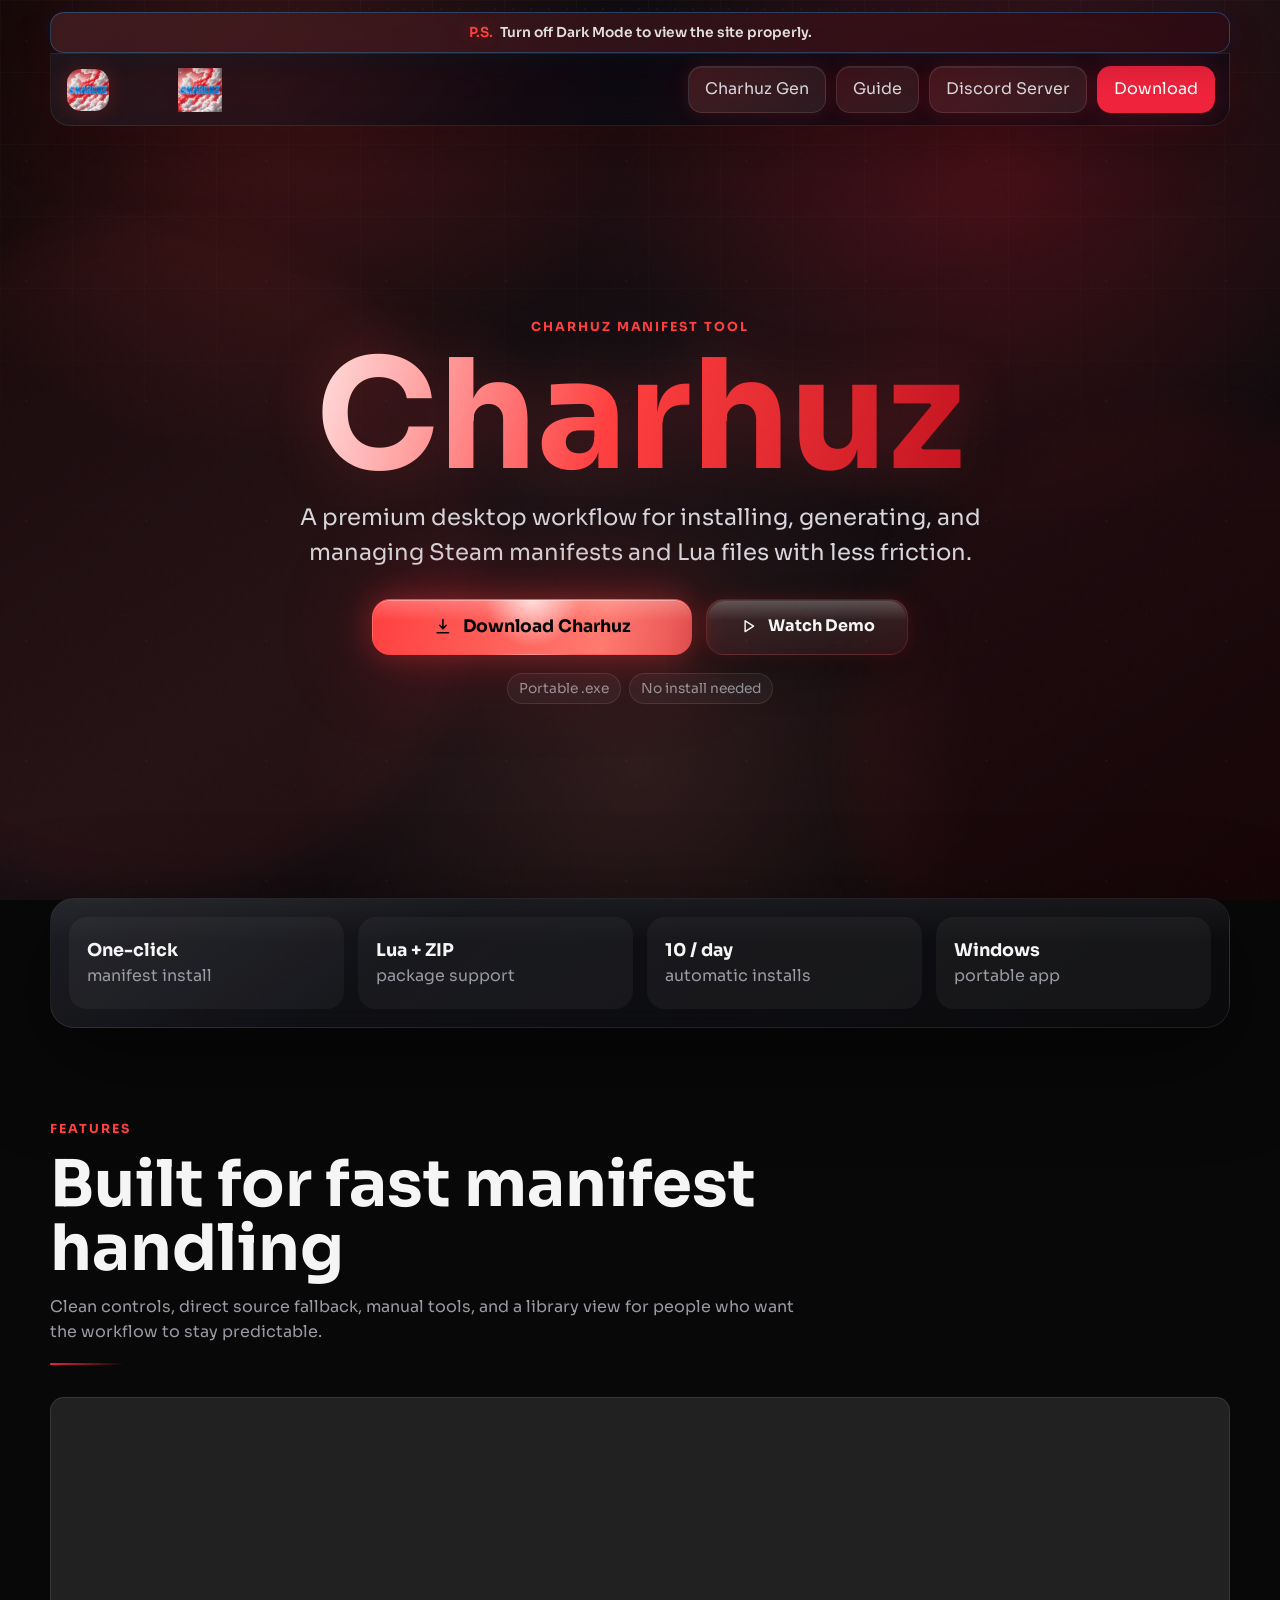
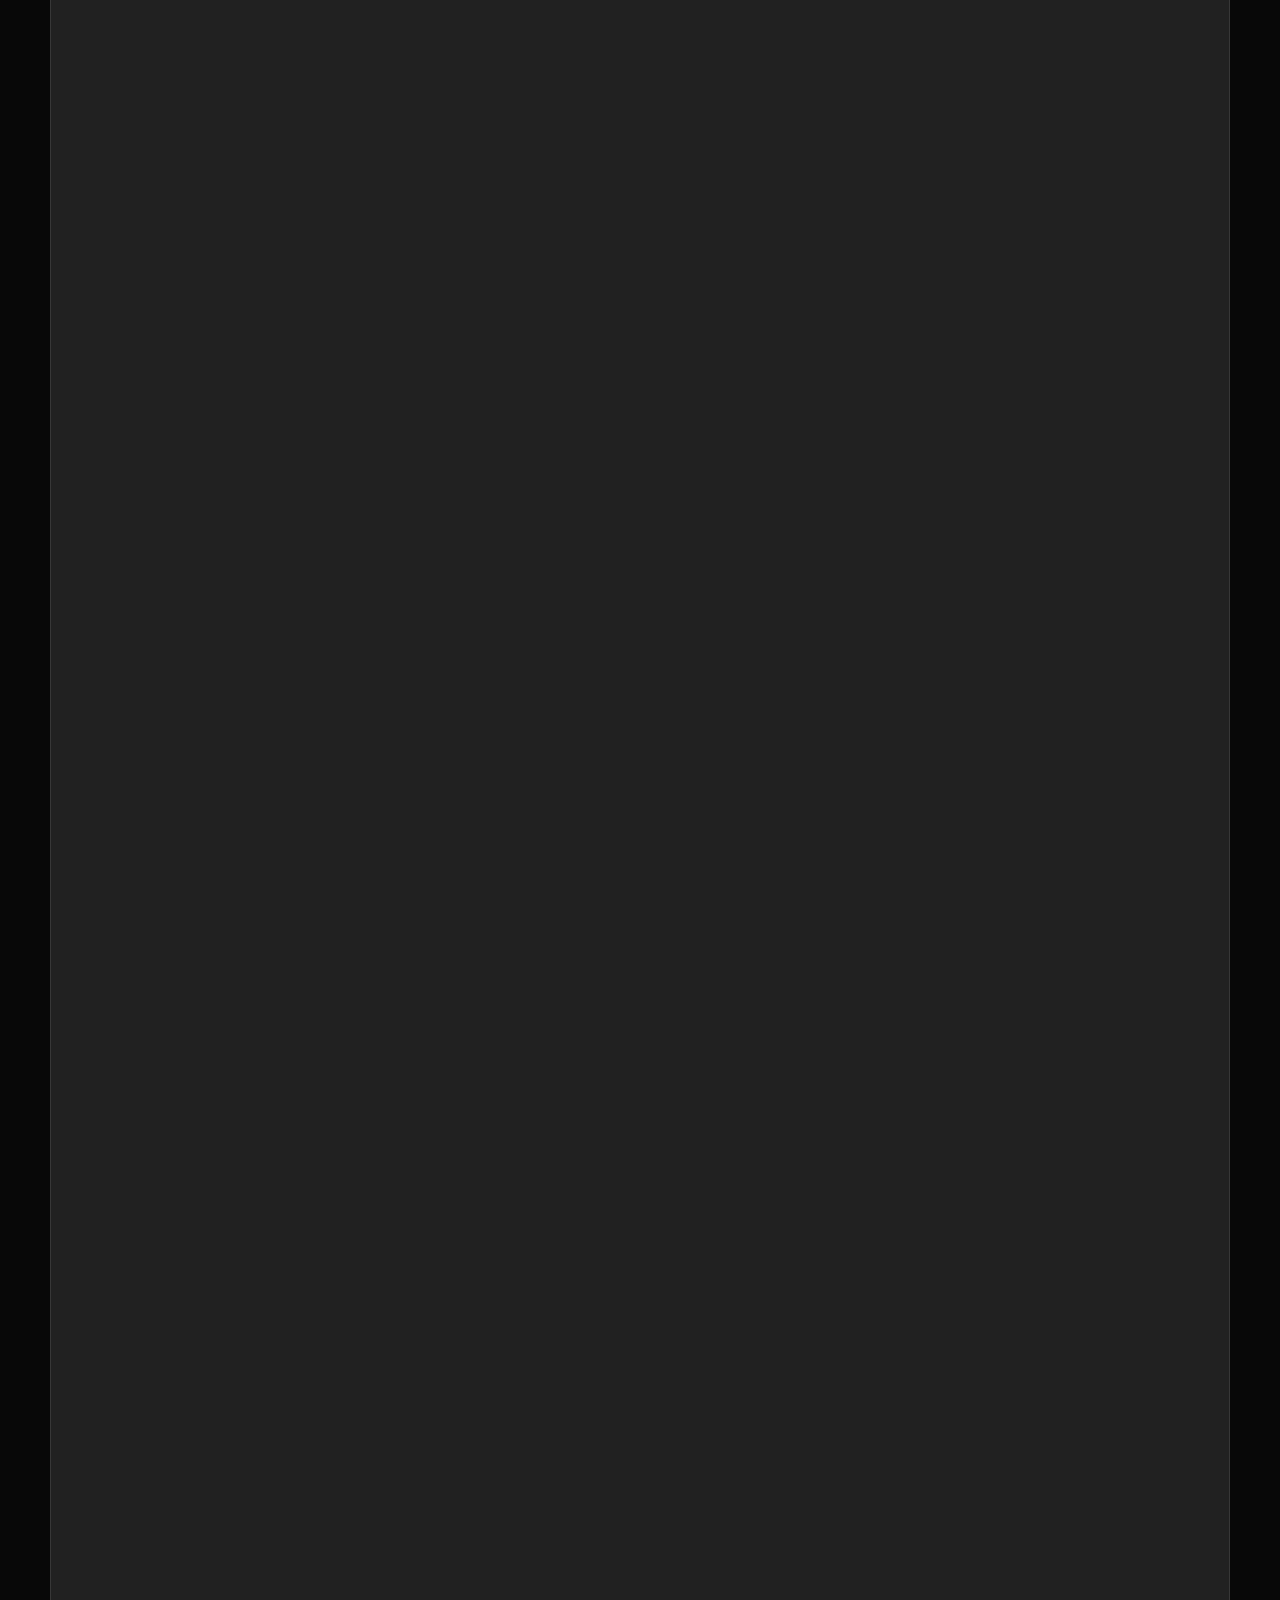
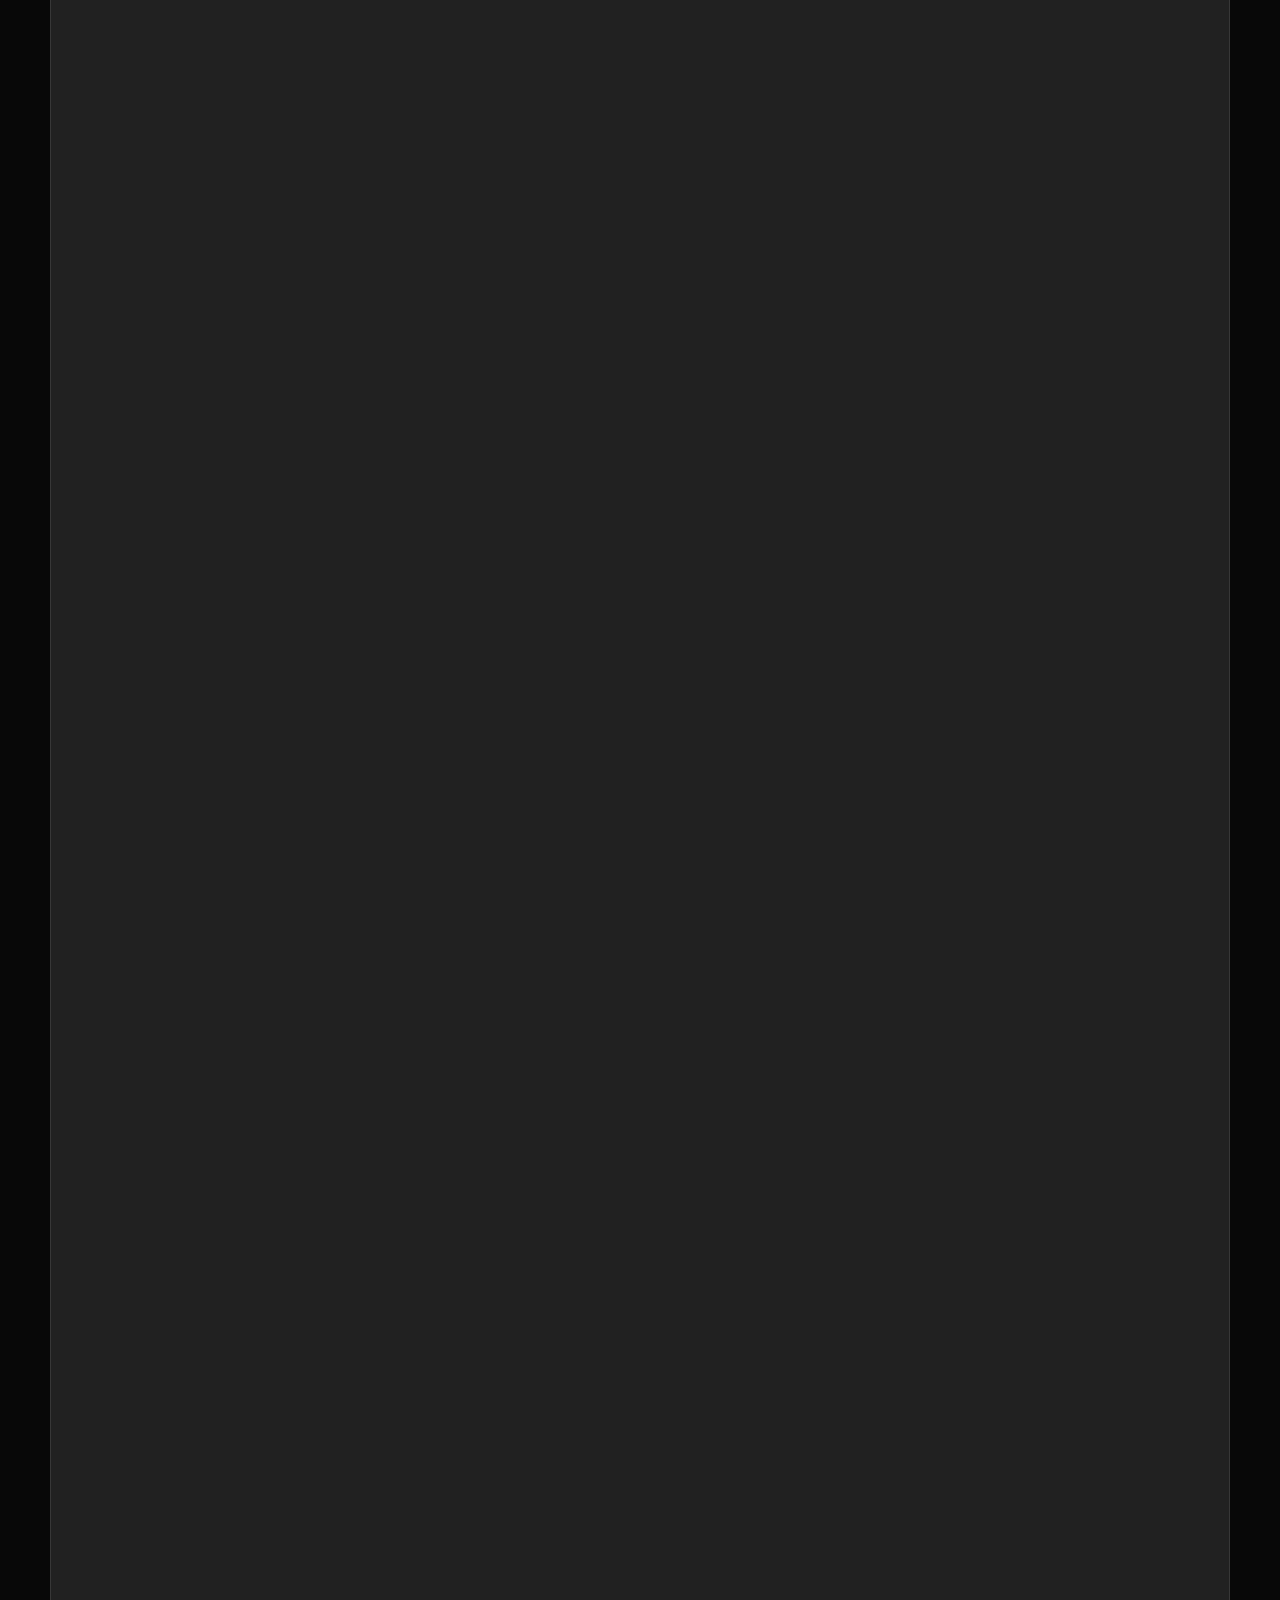
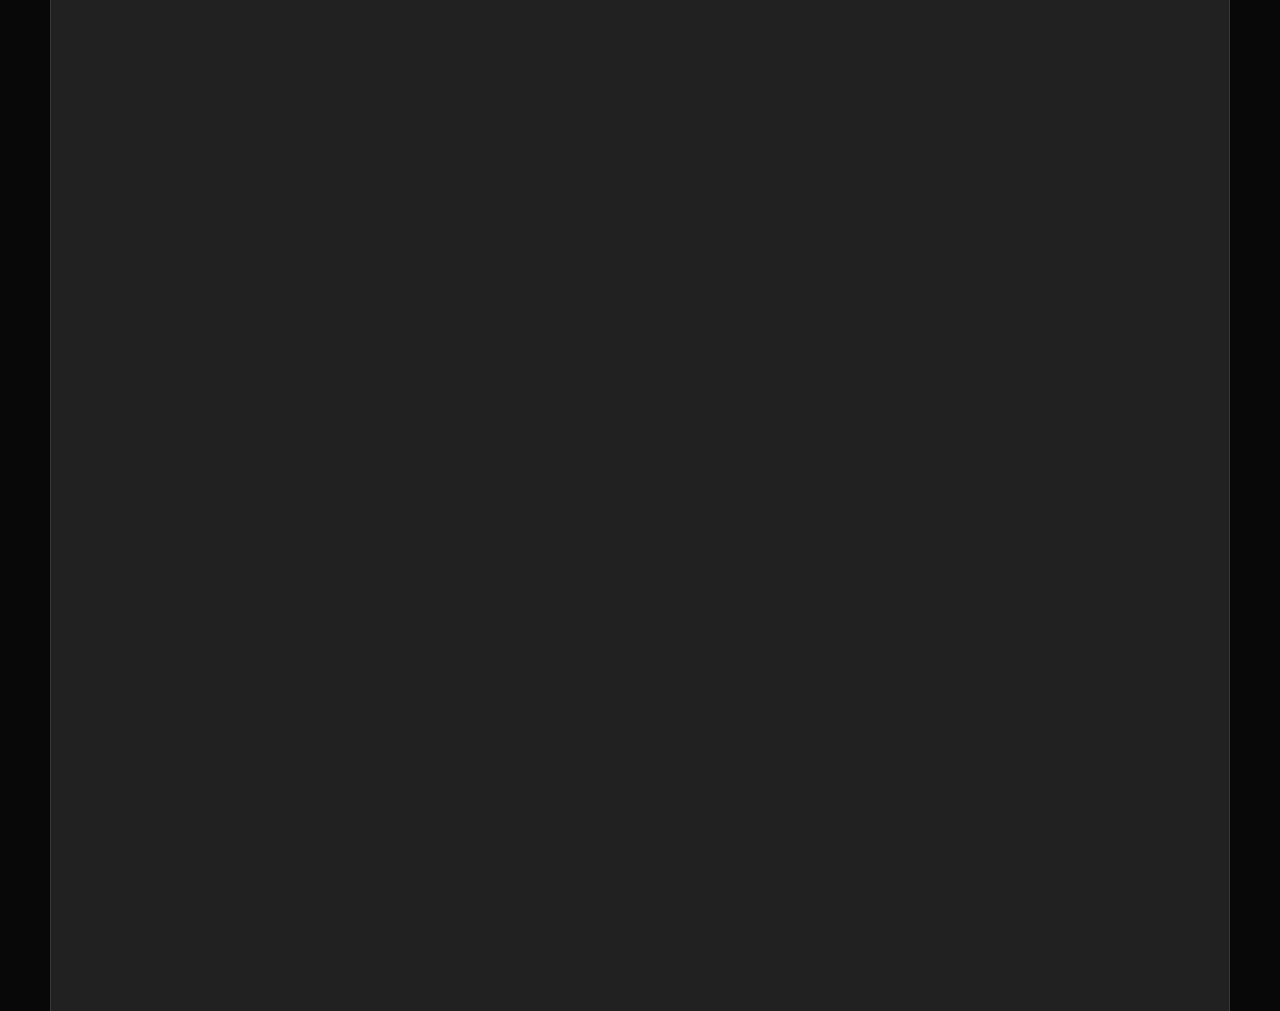
==== commit 18d7520f: "Update Charhuz theme colors and font" ====
--- a/index.html
+++ b/index.html
@@ -38,7 +38,7 @@
   <link rel="preconnect" href="https://fonts.googleapis.com">
   <link rel="preconnect" href="https://fonts.gstatic.com" crossorigin>
   <link rel="preconnect" href="https://www.dropbox.com">
-  <link href="https://fonts.googleapis.com/css2?family=Inter:wght@400;500;600;700;800&family=Space+Grotesk:wght@400;500;600;700&display=swap" rel="stylesheet">
+  <link href="https://fonts.googleapis.com/css2?family=Sora:wght@400;500;600;700;800&family=Inter:wght@400;500;600;700;800&display=swap" rel="stylesheet">
   <link rel="stylesheet" href="style.css?v=20260602c">
 </head>
 <body>
--- a/style.css
+++ b/style.css
@@ -5,23 +5,23 @@
   --panel: rgba(18, 18, 22, 0.72);
   --panel-strong: rgba(14, 15, 20, 0.9);
   --border: rgba(255, 255, 255, 0.1);
-  --border-strong: rgba(5, 255, 247, 0.28);
+  --border-strong: rgba(255, 64, 64, 0.3);
   --text: #f5f5f5;
   --muted: #9a9aa3;
   --soft: #d7d7dc;
-  --cyan: #05fff7;
-  --blue: #29a7ff;
-  --purple: #8b5cf6;
-  --magenta: #ff4fd8;
-  --discord: #5865f2;
-  --accent: #3b82f6;
-  --accent-glow: rgba(59, 130, 246, 0.15);
-  --accent-dim: rgba(59, 130, 246, 0.08);
+  --cyan: #ff4040;
+  --blue: #ff6b5f;
+  --purple: #c1121f;
+  --magenta: #ff8a80;
+  --discord: #e03131;
+  --accent: #ef233c;
+  --accent-glow: rgba(239, 35, 60, 0.2);
+  --accent-dim: rgba(239, 35, 60, 0.1);
   --shadow: 0 28px 95px rgba(0, 0, 0, 0.52);
   --shadow-soft: 0 16px 42px rgba(0, 0, 0, 0.3);
-  --glow-sm: 0 0 18px rgba(5, 255, 247, 0.12);
-  --glow: 0 0 34px rgba(5, 255, 247, 0.2), 0 0 78px rgba(139, 92, 246, 0.18);
-  --glow-strong: 0 0 34px rgba(5, 255, 247, 0.34), 0 0 98px rgba(139, 92, 246, 0.28);
+  --glow-sm: 0 0 18px rgba(255, 64, 64, 0.16);
+  --glow: 0 0 34px rgba(255, 64, 64, 0.24), 0 0 78px rgba(193, 18, 31, 0.22);
+  --glow-strong: 0 0 34px rgba(255, 64, 64, 0.38), 0 0 98px rgba(193, 18, 31, 0.32);
   --radius: 24px;
   --radius-sm: 16px;
   --max: 1180px;
@@ -53,7 +53,7 @@
 body {
   min-height: 100vh;
   margin: 0;
-  font-family: "Inter", "Space Grotesk", system-ui, -apple-system, BlinkMacSystemFont, "Segoe UI", sans-serif;
+  font-family: "Sora", "Inter", system-ui, -apple-system, BlinkMacSystemFont, "Segoe UI", sans-serif;
   background: var(--bg);
   color: var(--text);
   line-height: 1.55;
@@ -68,7 +68,7 @@
 }
 
 body::selection {
-  background: rgba(5, 255, 247, 0.28);
+  background: rgba(255, 64, 64, 0.32);
 }
 
 a {
@@ -96,10 +96,10 @@
   pointer-events: none;
   transform: translate3d(0, 0, 0);
   background:
-    radial-gradient(circle at 20% 10%, rgba(5, 255, 247, 0.18), transparent 28%),
-    radial-gradient(circle at 78% 18%, rgba(139, 92, 246, 0.24), transparent 30%),
-    radial-gradient(circle at 50% 85%, rgba(255, 79, 216, 0.11), transparent 34%),
-    linear-gradient(145deg, #070708 0%, #11131a 48%, #08080b 100%);
+    radial-gradient(circle at 20% 10%, rgba(255, 64, 64, 0.2), transparent 28%),
+    radial-gradient(circle at 78% 18%, rgba(193, 18, 31, 0.26), transparent 30%),
+    radial-gradient(circle at 50% 85%, rgba(255, 138, 128, 0.12), transparent 34%),
+    linear-gradient(145deg, #080505 0%, #181014 48%, #090607 100%);
 }
 
 .site-bg::before {
@@ -109,8 +109,8 @@
   opacity: 0.18;
   background:
     radial-gradient(circle at 22% 34%, rgba(255, 255, 255, 0.18) 0 1px, transparent 1.5px),
-    radial-gradient(circle at 74% 62%, rgba(5, 255, 247, 0.2) 0 1px, transparent 1.5px),
-    radial-gradient(circle at 48% 18%, rgba(139, 92, 246, 0.22) 0 1px, transparent 1.5px);
+    radial-gradient(circle at 74% 62%, rgba(255, 64, 64, 0.22) 0 1px, transparent 1.5px),
+    radial-gradient(circle at 48% 18%, rgba(193, 18, 31, 0.24) 0 1px, transparent 1.5px);
   background-size: 120px 120px, 170px 170px, 220px 220px;
   animation: none;
 }
@@ -128,13 +128,13 @@
 .mesh-a {
   left: -12rem;
   top: 14rem;
-  background: rgba(5, 255, 247, 0.32);
+  background: rgba(255, 64, 64, 0.34);
 }
 
 .mesh-b {
   right: -15rem;
   top: 26rem;
-  background: rgba(139, 92, 246, 0.4);
+  background: rgba(193, 18, 31, 0.42);
   animation-delay: -8s;
 }
 
@@ -167,7 +167,7 @@
   border: 1px solid rgba(41, 167, 255, 0.3);
   border-radius: 14px;
   background:
-    linear-gradient(135deg, rgba(41, 167, 255, 0.16), rgba(139, 92, 246, 0.12)),
+    linear-gradient(135deg, rgba(255, 107, 95, 0.18), rgba(193, 18, 31, 0.14)),
     rgba(10, 10, 18, 0.74);
   color: rgba(245, 245, 245, 0.9);
   box-shadow: 0 10px 34px rgba(0, 0, 0, 0.22), 0 0 28px rgba(41, 167, 255, 0.08);
@@ -181,7 +181,7 @@
 .theme-ps span {
   color: var(--cyan);
   margin-right: 4px;
-  text-shadow: 0 0 16px rgba(5, 255, 247, 0.42);
+  text-shadow: 0 0 16px rgba(255, 64, 64, 0.42);
 }
 
 .topbar {
@@ -201,7 +201,7 @@
   background:
     linear-gradient(135deg, rgba(255, 255, 255, 0.055), transparent 42%),
     rgba(10, 10, 20, 0.62);
-  box-shadow: 0 18px 60px rgba(0, 0, 0, 0.36), 0 0 42px rgba(5, 255, 247, 0.08);
+  box-shadow: 0 18px 60px rgba(0, 0, 0, 0.36), 0 0 42px rgba(255, 64, 64, 0.08);
   backdrop-filter: blur(16px) saturate(180%);
   -webkit-backdrop-filter: blur(16px) saturate(180%);
   backface-visibility: hidden;
@@ -226,7 +226,7 @@
   width: 42px;
   height: 42px;
   border-radius: 14px;
-  box-shadow: 0 0 22px rgba(5, 255, 247, 0.2);
+  box-shadow: 0 0 22px rgba(255, 64, 64, 0.2);
 }
 
 .brand-logo {
@@ -295,7 +295,7 @@
 
 .nav-links .nav-download {
   color: #fff;
-  border-color: rgba(59, 130, 246, 0.56);
+  border-color: rgba(239, 35, 60, 0.56);
   background: var(--accent);
   box-shadow: 0 0 32px var(--accent-glow);
 }
@@ -398,7 +398,7 @@
   place-items: center;
   padding: 7rem 0 5rem;
   text-align: center;
-  background: radial-gradient(ellipse 80% 50% at 50% -10%, rgba(59, 130, 246, 0.08), transparent 70%);
+  background: radial-gradient(ellipse 80% 50% at 50% -10%, rgba(239, 35, 60, 0.11), transparent 70%);
 }
 
 .hero-copy {
@@ -426,12 +426,12 @@
   font-size: clamp(4.4rem, 13vw, 9.5rem);
   line-height: 0.86;
   letter-spacing: 0;
-  background: linear-gradient(105deg, #f5f5f5 0%, var(--cyan) 26%, var(--purple) 55%, var(--magenta) 76%, #fff 100%);
+  background: linear-gradient(105deg, #fff5f5 0%, var(--cyan) 26%, var(--purple) 55%, var(--magenta) 76%, #fff 100%);
   background-size: 180% 100%;
   -webkit-background-clip: text;
   background-clip: text;
   color: transparent;
-  filter: drop-shadow(0 0 28px rgba(5, 255, 247, 0.22));
+  filter: drop-shadow(0 0 28px rgba(255, 64, 64, 0.22));
   animation: title-shimmer 8s ease-in-out infinite;
 }
 
@@ -472,8 +472,8 @@
 
 .version-badge {
   color: var(--text) !important;
-  border-color: rgba(59, 130, 246, 0.36) !important;
-  background: rgba(59, 130, 246, 0.12) !important;
+  border-color: rgba(239, 35, 60, 0.36) !important;
+  background: rgba(239, 35, 60, 0.12) !important;
 }
 
 .screenshot-frame {
@@ -583,10 +583,10 @@
 
 .btn-primary {
   color: #050505;
-  border-color: rgba(5, 255, 247, 0.42);
+  border-color: rgba(255, 64, 64, 0.42);
   background:
     radial-gradient(circle at 50% 0%, rgba(255, 255, 255, 0.72), transparent 28%),
-    linear-gradient(100deg, var(--cyan), #7cfbff, var(--purple), var(--magenta));
+    linear-gradient(100deg, var(--cyan), #ff7a70, var(--purple), var(--magenta));
   background-size: 100% 100%, 220% 100%;
   box-shadow: var(--glow-strong), inset 0 1px 0 rgba(255, 255, 255, 0.45);
   animation: gradient-shift 9s ease-in-out infinite;
@@ -594,22 +594,22 @@
 
 .btn-primary:hover,
 .btn-primary:focus-visible {
-  box-shadow: 0 0 42px rgba(5, 255, 247, 0.42), 0 0 118px rgba(139, 92, 246, 0.34);
+  box-shadow: 0 0 42px rgba(255, 64, 64, 0.42), 0 0 118px rgba(193, 18, 31, 0.34);
 }
 
 .btn-secondary {
   color: var(--text);
-  border-color: rgba(5, 255, 247, 0.2);
+  border-color: rgba(255, 64, 64, 0.2);
   background:
     linear-gradient(180deg, rgba(255, 255, 255, 0.08), rgba(255, 255, 255, 0.025)),
-    rgba(5, 255, 247, 0.035);
+    rgba(255, 64, 64, 0.035);
   box-shadow: var(--shadow-soft), var(--glow-sm), inset 0 1px 0 rgba(255, 255, 255, 0.1);
 }
 
 .btn-secondary:hover,
 .btn-secondary:focus-visible {
-  border-color: rgba(5, 255, 247, 0.42);
-  box-shadow: var(--shadow-soft), 0 0 34px rgba(5, 255, 247, 0.18);
+  border-color: rgba(255, 64, 64, 0.42);
+  box-shadow: var(--shadow-soft), 0 0 34px rgba(255, 64, 64, 0.2);
 }
 
 .btn-ghost {
@@ -626,9 +626,9 @@
 }
 
 .btn-discord {
-  border-color: rgba(88, 101, 242, 0.42);
-  background: linear-gradient(90deg, var(--discord), #a855f7);
-  box-shadow: 0 0 28px rgba(88, 101, 242, 0.3), 0 0 66px rgba(168, 85, 247, 0.2);
+  border-color: rgba(239, 35, 60, 0.42);
+  background: linear-gradient(90deg, var(--discord), #ff6b5f);
+  box-shadow: 0 0 28px rgba(239, 35, 60, 0.3), 0 0 66px rgba(255, 107, 95, 0.2);
 }
 
 .metric-strip {
@@ -749,8 +749,8 @@
   color: var(--cyan);
   background:
     radial-gradient(circle at 50% 0%, rgba(255, 255, 255, 0.16), transparent 48%),
-    rgba(5, 255, 247, 0.1);
-  border: 1px solid rgba(5, 255, 247, 0.22);
+    rgba(255, 64, 64, 0.1);
+  border: 1px solid rgba(255, 64, 64, 0.22);
   box-shadow: var(--glow-sm);
   transition: transform 200ms ease;
 }
@@ -765,12 +765,12 @@
   right: 18px;
   z-index: 2;
   padding: 4px 9px;
-  border: 1px solid rgba(59, 130, 246, 0.34);
+  border: 1px solid rgba(239, 35, 60, 0.34);
   border-radius: 999px;
-  color: #bfdbfe;
+  color: #fecaca;
   font-size: 0.72rem;
   font-weight: 700;
-  background: rgba(59, 130, 246, 0.12);
+  background: rgba(239, 35, 60, 0.12);
 }
 
 .feature-download-btn {
@@ -779,7 +779,7 @@
   gap: 7px;
   margin-top: 14px;
   padding: 8px 16px;
-  color: #93c5fd;
+  color: #fca5a5;
   border: 1px solid rgba(126, 184, 247, 0.35);
   border-radius: 8px;
   text-decoration: none;
@@ -805,14 +805,14 @@
 }
 
 .discord-feature-btn {
-  color: #c7d2fe;
-  border-color: rgba(88, 101, 242, 0.45);
+  color: #fecaca;
+  border-color: rgba(239, 35, 60, 0.45);
 }
 
 .discord-feature-btn:hover,
 .discord-feature-btn:focus-visible {
-  background: rgba(88, 101, 242, 0.14);
-  border-color: rgba(88, 101, 242, 0.72);
+  background: rgba(239, 35, 60, 0.14);
+  border-color: rgba(239, 35, 60, 0.72);
 }
 
 .feature-card h3,
@@ -889,10 +889,10 @@
   width: fit-content;
   margin: 4px 0 18px;
   padding: 6px 12px;
-  border: 1px solid rgba(88, 101, 242, 0.26);
+  border: 1px solid rgba(239, 35, 60, 0.26);
   border-radius: 999px;
-  color: #c7d2fe !important;
-  background: rgba(88, 101, 242, 0.11);
+  color: #fecaca !important;
+  background: rgba(239, 35, 60, 0.11);
 }
 
 .guide-grid {
@@ -948,7 +948,7 @@
   position: absolute;
   inset: auto -12% -30% 45%;
   height: 360px;
-  background: radial-gradient(circle, rgba(88, 101, 242, 0.26), transparent 68%);
+  background: radial-gradient(circle, rgba(239, 35, 60, 0.28), transparent 68%);
   pointer-events: none;
 }
 
@@ -978,9 +978,9 @@
 .discord-grid article,
 .featured-project {
   padding: 20px;
-  border: 1px solid rgba(88, 101, 242, 0.2);
+  border: 1px solid rgba(239, 35, 60, 0.2);
   border-radius: 18px;
-  background: rgba(88, 101, 242, 0.07);
+  background: rgba(239, 35, 60, 0.07);
 }
 
 .resource-row {
@@ -992,10 +992,10 @@
 
 .resource-row span {
   padding: 10px 12px;
-  border: 1px solid rgba(5, 255, 247, 0.18);
+  border: 1px solid rgba(255, 64, 64, 0.18);
   border-radius: 999px;
   color: var(--soft);
-  background: rgba(5, 255, 247, 0.06);
+  background: rgba(255, 64, 64, 0.06);
 }
 
 .footer {
